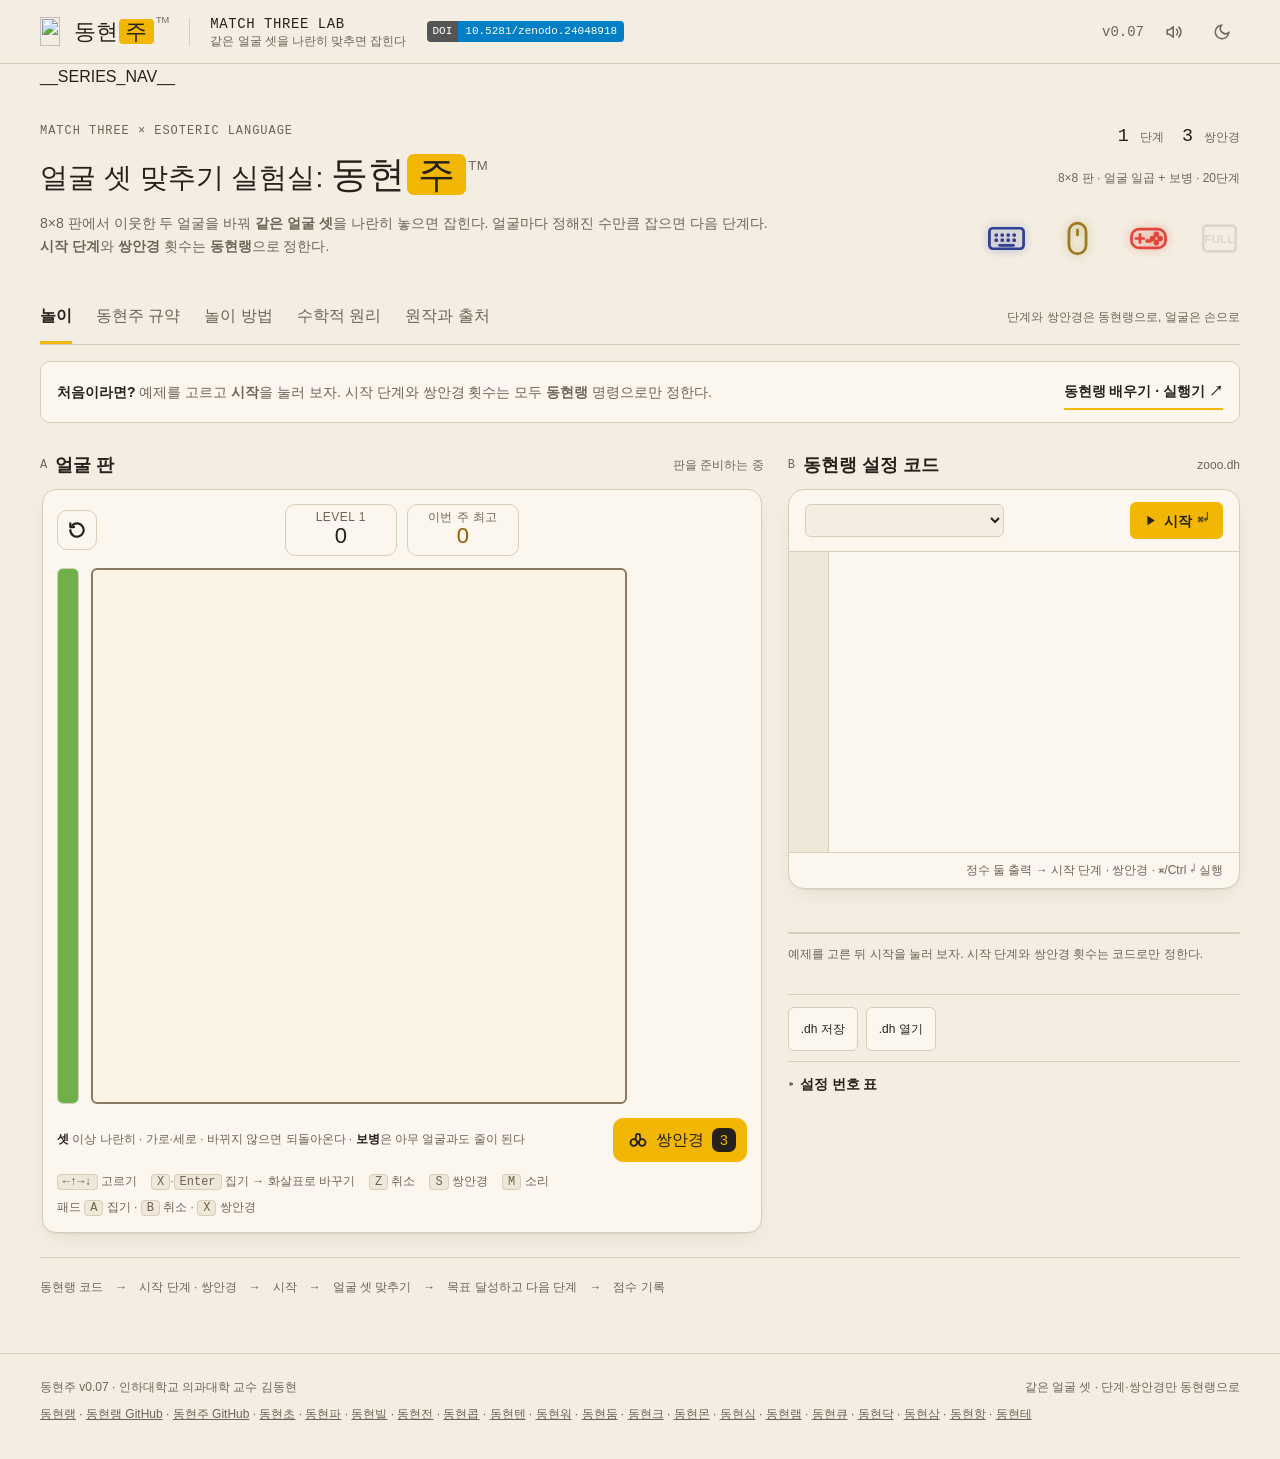
==== src/index.html @ 794be04b "v0.07: 목표량·누르면 용어, 시드 용어" ====
<!doctype html>
<html lang="ko" data-theme="light">
<head>
  <meta charset="utf-8"><meta name="viewport" content="width=device-width,initial-scale=1">
  <meta name="description" content="같은 얼굴 셋을 나란히 맞춰 잡는 8×8 퍼즐. 포동이·슈슈·라이언 등 동현랭 세계관의 얼굴로 놀고, 시작 단계와 쌍안경 횟수는 동현랭으로 정한다.">
  <title>동현주™ · 같은 얼굴 셋을 나란히 맞추면 잡힌다</title>
  <link rel="icon" type="image/x-icon" sizes="16x16 32x32 48x48" href="./favicon.ico">
  <link rel="icon" type="image/png" sizes="32x32" href="./favicon.png">
  <link rel="apple-touch-icon" sizes="180x180" href="./apple-touch-icon.png">
  <link rel="stylesheet" href="./style.css">
</head>
<body>
<header class="header">
  <a class="brand" href="#" aria-label="동현주 첫 화면으로"><span class="brand-main"><img class="brand-icon" src="__BRAND_ICON__" alt="" width="96" height="96">동현<span>주</span><sup>TM</sup></span><i class="brand-divider"></i><span class="brand-sub">MATCH THREE LAB<small>같은 얼굴 셋을 나란히 맞추면 잡힌다</small></span></a>
  <a class="doi-badge" href="https://doi.org/10.5281/zenodo.24048918" target="_blank" rel="noopener" aria-label="동현주 Zenodo DOI 10.5281/zenodo.24048918" title="Zenodo DOI (모든 버전)"><b>DOI</b><span>10.5281/zenodo.24048918</span></a>
  <div class="edition">v0.07<button id="sound" class="icon-btn" aria-label="효과음 켜기·끄기" title="효과음 (M)" aria-pressed="true"><svg width="18" height="18" viewBox="0 0 24 24" fill="none" stroke="currentColor" stroke-width="2" stroke-linecap="round" stroke-linejoin="round" aria-hidden="true" focusable="false"><path d="M11 5 6 9H3v6h3l5 4z"/><path class="snd-on" d="M15.5 8.5a5 5 0 0 1 0 7M18.5 5.5a9 9 0 0 1 0 13"/><path class="snd-off" d="m16 9 6 6m0-6-6 6"/></svg></button><button id="theme" class="icon-btn" aria-label="밝은 화면과 어두운 화면 전환" title="화면 전환" aria-pressed="false"><svg width="18" height="18" viewBox="0 0 24 24" fill="none" stroke="currentColor" stroke-width="2" stroke-linecap="round" aria-hidden="true" focusable="false"><path d="M21 12.8A9 9 0 1 1 11.2 3a7 7 0 0 0 9.8 9.8z"/></svg></button></div>
</header>
<main>
__SERIES_NAV__
  <section class="intro">
    <div><div class="eyebrow">MATCH THREE × ESOTERIC LANGUAGE</div><h1>얼굴 셋 맞추기 실험실: <span class="title-brand">동현<span>주</span><sup>TM</sup></span></h1><p>8×8 판에서 이웃한 두 얼굴을 바꿔 <strong>같은 얼굴 셋</strong>을 나란히 놓으면 잡힌다. 얼굴마다 정해진 수만큼 잡으면 다음 단계다. <strong>시작 단계</strong>와 <strong>쌍안경</strong> 횟수는 <strong>동현랭</strong>으로 정한다.</p></div>
    <div class="model-stamp"><strong id="stamp-level">1 <span>단계</span></strong><strong id="stamp-hint">3 <span>쌍안경</span></strong><small>8×8 판 · 얼굴 일곱 + 보병 · 20단계</small><div class="input-marks" role="group" aria-label="입력 표식 · 쓸 수 있는 것: 키보드 · 마우스 · 게임패드"><span class="mark on kb" tabindex="0" data-tip="키보드 가능 · 화살표로 칸을 고르고 <b>X</b>로 집은 뒤 화살표로 바꾼다. <b>Z</b> 취소 · <b>S</b> 쌍안경." aria-label="키보드 가능"><svg viewBox="0 0 24 24" aria-hidden="true"><rect x="2" y="6" width="20" height="12" rx="2"/><path class="dots" d="M6 10h.01M9.5 10h.01M13 10h.01M16.5 10h.01M6 13h.01M9.5 13h.01M13 13h.01M16.5 13h.01"/><path d="M8 16h8"/></svg></span><span class="mark on ms" tabindex="0" data-tip="마우스·터치 가능 · 얼굴을 누른 뒤 이웃 얼굴을 누르거나, 이웃 쪽으로 끌면 바뀐다." aria-label="마우스 가능"><svg viewBox="0 0 24 24" aria-hidden="true"><rect x="7" y="3" width="10" height="18" rx="5"/><path d="M12 7v3"/></svg></span><span class="mark on gp" tabindex="0" data-tip="게임패드 가능 · 십자·스틱으로 고르고 <b>A</b>로 집은 뒤 방향으로 바꾼다. <b>B</b> 취소 · <b>X</b> 쌍안경. 닌텐도 배치 기준." aria-label="게임패드 가능"><svg viewBox="0 0 24 24" aria-hidden="true"><rect x="2" y="6.5" width="20" height="11" rx="4.5"/><path d="M7 9.6v4.8M4.6 12h4.8"/><circle cx="16.6" cy="9.6" r=".85"/><circle cx="14.4" cy="12" r=".85"/><circle cx="18.8" cy="12" r=".85"/><circle cx="16.6" cy="14.4" r=".85"/><path class="dots" d="M11.3 13.4h.01M12.9 13.4h.01"/></svg></span><span class="mark off fs" tabindex="0" data-tip="전체 화면 없음 · 이 실험실에는 전체 화면이 없다." aria-label="전체 화면 없음"><svg viewBox="0 0 24 24" aria-hidden="true"><rect x="2.5" y="4.5" width="19" height="15" rx="2"/><text class="full" x="12" y="14.6" text-anchor="middle">FULL</text></svg></span></div></div>
  </section>
  <nav class="tabs" aria-label="동현주 메뉴"><button class="active" data-tab="play" aria-current="page">놀이</button><button data-tab="protocol">동현주 규약</button><button data-tab="rules">놀이 방법</button><button data-tab="math">수학적 원리</button><button data-tab="about">원작과 출처</button><span>단계와 쌍안경은 동현랭으로, 얼굴은 손으로</span></nav>
  <div class="getting-started"><p><strong>처음이라면?</strong> 예제를 고르고 <b>시작</b>을 눌러 보자. 시작 단계와 쌍안경 횟수는 모두 <b>동현랭</b> 명령으로만 정한다.</p><a href="https://raspberry-kim.github.io/donghyun-lang/" target="_blank" rel="noopener">동현랭 배우기 · 실행기 ↗</a></div>

  <section class="tab-panel" id="tab-play">
    <div class="play-grid">
      <div class="field-col">
        <div class="section-title"><h2><span>A</span> 얼굴 판</h2><span id="status" role="status">판을 준비하는 중</span></div>
        <div class="zoo-wrap">
          <div class="zoo-top">
            <button id="restart" class="zoo-round" aria-label="같은 설정으로 새 판" title="같은 설정으로 새 판"><svg viewBox="0 0 24 24" fill="none" stroke="currentColor" stroke-width="2.6" stroke-linecap="round" stroke-linejoin="round" aria-hidden="true"><path d="M4 12a8 8 0 1 0 2.4-5.7"/><path d="M4 4v4.5h4.5"/></svg></button>
            <div class="zoo-chip"><span id="level-label">LEVEL 1</span><strong id="score">0</strong></div>
            <div class="zoo-chip best"><span>이번 주 최고</span><strong id="week-best">0</strong></div>
            <span class="zoo-flash" id="flash" aria-live="polite"></span>
          </div>
          <div class="zoo-main">
            <div class="zoo-time" id="timebar" role="progressbar" aria-label="남은 시간" aria-valuemin="0" aria-valuemax="100" aria-valuenow="100"><i></i></div>
            <canvas class="zoo-board" id="board" width="448" height="448" tabindex="0" aria-label="얼굴 판. 이웃한 두 얼굴을 바꿔 같은 얼굴 셋을 나란히 맞춘다."></canvas>
            <ul class="zoo-quota" id="quota" aria-label="얼굴마다 더 잡아야 하는 수"></ul>
          </div>
          <div class="zoo-bottom">
            <span class="zoo-legend"><b>셋</b> 이상 나란히 · 가로·세로 · 바뀌지 않으면 되돌아온다 · <b>보병</b>은 아무 얼굴과도 줄이 된다</span>
            <button id="hint" class="zoo-tool" aria-label="쌍안경: 바꿀 수 있는 자리 보기"><svg viewBox="0 0 24 24" fill="none" stroke="currentColor" stroke-width="2.2" stroke-linecap="round" stroke-linejoin="round" aria-hidden="true"><circle cx="7" cy="15" r="4"/><circle cx="17" cy="15" r="4"/><path d="M11 15h2M9 11.5 10 5h4l1 6.5"/></svg><span>쌍안경</span><b id="hint-n">3</b></button>
          </div>
          <div class="zoo-keys" aria-hidden="true"><span><kbd>←↑→↓</kbd> 고르기</span><span><kbd>X</kbd>·<kbd>Enter</kbd> 집기 → 화살표로 바꾸기</span><span><kbd>Z</kbd> 취소</span><span><kbd>S</kbd> 쌍안경</span><span><kbd>M</kbd> 소리</span><span>패드 <kbd>A</kbd> 집기 · <kbd>B</kbd> 취소 · <kbd>X</kbd> 쌍안경</span></div>
          <div class="zoo-over" id="ready" hidden>
            <div class="zoo-card" role="dialog" aria-modal="true" aria-labelledby="ready-title">
              <h3 id="ready-title">동현주</h3>
              <p id="ready-note">LEVEL 1부터 · 쌍안경 3개</p>
              <button id="begin" class="dh-btn dh-run">시작</button>
              <p class="zoo-ready-hint" id="ready-hint">얼굴마다 3마리씩 · 시작하면 시간이 흐른다</p>
            </div>
          </div>
          <div class="zoo-over" id="over" hidden>
            <div class="zoo-card" id="over-card" role="dialog" aria-modal="true" aria-labelledby="over-title">
              <h3 id="over-title">GAME OVER</h3>
              <p class="zoo-final"><span>점수</span><strong id="over-score">0</strong></p>
              <ul class="zoo-bests"><li><span>오늘 최고</span><b id="best-day">0</b></li><li><span>이번 주 최고</span><b id="best-week">0</b></li><li><span>역대 최고</span><b id="best-all">0</b></li></ul>
              <p id="over-note"></p>
              <button id="again" class="dh-btn dh-run">같은 설정으로 다시</button>
            </div>
          </div>
        </div>
      </div>
      <div class="side-col">
        <div class="section-title"><h2><span>B</span> 동현랭 설정 코드</h2><span>zooo.dh</span></div>
        <div class="dh-panel">
          <div class="dh-head"><select id="example" aria-label="동현랭 설정 예제 선택"></select><span class="dh-spacer"></span><button id="run" class="dh-btn dh-run" title="Ctrl/⌘ + Enter"><svg viewBox="0 0 24 24" fill="currentColor" aria-hidden="true"><path d="M7 4.5v15l12-7.5z"></path></svg>시작 <kbd>⌘↵</kbd></button></div>
          <div class="code-wrap"><div id="lines" aria-hidden="true"></div><textarea id="code" aria-label="동현랭 설정 코드" spellcheck="false" autocomplete="off" autocapitalize="off"></textarea></div>
          <div class="code-meta dh-status"><span id="line-count"></span><span>정수 둘 출력 → 시작 단계 · 쌍안경 · ⌘/Ctrl ↵ 실행</span></div>
        </div>
        <p id="example-note"></p>
        <div class="sortie-card" id="set-card"></div>
        <p id="result" aria-live="polite">예제를 고른 뒤 시작을 눌러 보자. 시작 단계와 쌍안경 횟수는 코드로만 정한다.</p>
        <div class="file-row"><button id="save">.dh 저장</button><label class="file-label">.dh 열기<input id="open" type="file" accept=".dh,.txt,text/plain" hidden></label></div>
        <details class="lang-rule"><summary>설정 번호 표</summary><div class="table-wrap"><table><thead><tr><th>자리</th><th>설정</th><th>값</th><th>기본값</th></tr></thead><tbody><tr><td>첫째</td><td>시작 단계</td><td>1–20</td><td>1</td></tr><tr><td>둘째</td><td>쌍안경</td><td>0–9</td><td>3</td></tr></tbody></table></div></details>
      </div>
    </div>
    <div class="workflow"><span>동현랭 코드</span><b>→</b><span>시작 단계 · 쌍안경</span><b>→</b><span>시작</span><b>→</b><span>얼굴 셋 맞추기</span><b>→</b><span>목표 달성하고 다음 단계</span><b>→</b><span>점수 기록</span></div>
  </section>

  <section class="tab-panel document" id="tab-protocol" hidden>
    <div class="doc-heading"><div class="eyebrow">LEVEL · BINOCULARS PROTOCOL</div><h2>동현주 규약</h2></div>
    <div class="doc-columns">
      <div>
        <h3>정하는 것은 두 숫자다</h3>
        <ul>
          <li>동현랭 코드가 출력한 <strong>첫 정수</strong>가 시작 단계, <strong>둘째 정수</strong>가 쌍안경 횟수다.</li>
          <li>기본값은 <code>1</code>과 <code>3</code>이다. 아무것도 출력하지 않으면 이 값으로 시작한다.</li>
          <li>시작 단계는 <code>1</code>부터 <code>20</code>까지, 쌍안경은 <code>0</code>부터 <code>9</code>까지 쓸 수 있다. 0이면 쌍안경 단추를 쓸 수 없다.</li>
          <li>정수를 하나만 출력하거나 셋 이상 출력하면, 또는 범위를 벗어나면 시작하지 않고 오류를 알려 준다.</li>
          <li>점수는 어느 단계에서 시작하든 0부터 센다. 높은 단계에서 시작하면 한 묶음의 점수가 크지만 시간이 빠듯하다.</li>
        </ul>
        <h3>예제</h3>
        <p><strong>01 · 기본</strong>은 <code>뿡뿡 도옹~뿡뿡뿡</code>으로 1을, <code>뿡뿡 도오오옹~뿡뿡뿡</code>으로 3을 출력한다. <strong>02 · 중간부터</strong>는 8과 5, <strong>03 · 맨눈</strong>은 1과 0, <strong>04 · 마지막 단계</strong>는 20과 9다. 0은 <code>도옹ㅠ</code>로, 20은 <code>도오오오오오오오오오옹 도오옹</code>(10×2)으로 쓴다.</p>
      </div>
      <div>
        <h3>코드가 하지 않는 것</h3>
        <p>동현랭 코드는 판의 얼굴이나 바꿀 자리를 고르지 않는다. 판은 처음부터 맞춰진 줄이 없고 바꿀 자리가 적어도 하나 있게 뽑는다. 얼굴을 찾아 바꾸는 것은 사람이 한다.</p>
        <h3>단계</h3>
        <ul>
          <li>1~3단계는 얼굴마다 <strong>3마리</strong>, 4단계부터 하나씩 늘어 12단계부터는 <strong>12마리</strong>다. 일곱 얼굴을 모두 채우면 다음 단계다. 20단계를 마치면 끝이다.</li>
          <li>시간 막대가 비는 데 1단계는 <strong>32초</strong>, 단계마다 1.1초씩 짧아져 20단계는 <strong>12초</strong>다. 셋을 잡으면 8%, 넷은 14%, 다섯 이상은 22%가 다시 찬다. 목표를 달성하면 막대가 멎고, 다음 단계는 가득 찬 막대로 시작한다.</li>
        </ul>
        <h3>점수</h3>
        <ul>
          <li>한 묶음은 <strong>셋 30점 · 넷 60점 · 다섯 90점</strong>(여섯 이상은 하나당 30점씩 더). 여기에 연쇄 배수(2연쇄 ×2 … 최대 ×8)와 단계 배수(단계마다 +10%)를 곱한다.</li>
          <li><strong>보병</strong>이 든 묶음은 2배이고 시간이 20% 더 찬다. <strong>반짝 판</strong>을 누르면 그때 보이는 얼굴을 판에서 모두 잡고 하나당 20점(단계 배수 적용)이다.</li>
          <li>단계를 마치면 <strong>500점 × 단계 + 남은 시간(최대 1,000점)</strong>을 더한다.</li>
          <li>5,000점마다 쌍안경이 하나 늘어난다(최대 9개). 오늘·이번 주·역대 최고 점수는 이 브라우저에만 저장된다.</li>
        </ul>
      </div>
    </div>
  </section>

  <section class="tab-panel document" id="tab-rules" hidden>
    <div class="doc-heading"><div class="eyebrow">HOW TO PLAY</div><h2>놀이 방법</h2></div>
    <div class="doc-columns">
      <div>
        <h3>셋을 나란히</h3>
        <ul>
          <li>머리글 오른쪽의 네 아이콘(키보드·마우스·게임패드·전체 화면 FULL)은 입력 표식이다. 켜진 것만 이 실험실에서 쓸 수 있다: <b>키보드 · 마우스(터치) · 게임패드</b>. 전체 화면은 없다.</li>
          <li>처음 열면 판 위에 <strong>시작</strong> 단추가 떠 있고 시간은 멎어 있다. 시작을 누르거나(키보드 <kbd>X</kbd>·<kbd>Enter</kbd>, 패드 <kbd>A</kbd>) 판이 돌기 시작한다. 오른쪽 동현랭 코드의 시작을 누르면 그 설정으로 바로 새 판이 돈다.</li>
          <li>가로나 세로로 <strong>이웃한 두 얼굴</strong>만 바꿀 수 있다. 바꿔서 같은 얼굴이 <strong>셋 이상 나란히</strong> 놓이면 그 얼굴들이 잡히고, 아니면 제자리로 되돌아온다.</li>
          <li>잡힌 자리로 위의 얼굴이 떨어지고 새 얼굴이 내려온다. 떨어지며 또 셋이 맞으면 <strong>연쇄</strong>다. 연쇄가 이어지는 동안에도 멎어 있는 얼굴은 바로 바꿀 수 있다.</li>
          <li>판 오른쪽(휴대폰은 위)의 숫자는 얼굴마다 <strong>더 잡아야 하는 수</strong>다. 하나 남은 얼굴은 빨갛게 표시된다. 모두 0이 되면 다음 단계다.</li>
          <li>왼쪽(휴대폰은 위) 막대가 시간이다. 비면 끝이고, 그때 남아 있던 길을 모두 보여 준다. 바꿀 자리가 하나도 없으면 판을 새로 섞는다. 시간은 계속 간다.</li>
        </ul>
        <h3>얼굴들</h3>
        <p>포동이 · 슈슈 · 라이언 · 초파리 · 둠가이 · 기사 · 꼬리콥터, 일곱 얼굴이 판을 채운다. 3단계부터 가끔 <strong>보병</strong>이 내려오는데, 어느 얼굴과도 줄을 이루고 목표에는 들지 않는다. 2단계부터는 얼굴이 계속 바뀌는 <strong>반짝 판</strong>이 드물게 내려온다. 누르면 그 순간 보이는 얼굴을 판에서 모두 잡는다.</p>
      </div>
      <div>
        <h3>조작</h3>
        <ul>
          <li><strong>마우스·터치</strong>: 얼굴을 누른 뒤 이웃 얼굴을 누르면 바뀐다. 누른 채 이웃 쪽으로 끌어도(쓸어도) 된다. 같은 얼굴을 다시 누르면 고름이 풀린다. 반짝 판은 한 번 누르면 터진다.</li>
          <li><strong>키보드</strong>: 화살표로 칸을 고르고 <kbd>X</kbd>(또는 <kbd>Enter</kbd>·<kbd>Space</kbd>)로 집은 뒤 화살표를 누르면 그쪽 얼굴과 바뀐다. <kbd>Z</kbd>는 취소, <kbd>S</kbd>는 쌍안경, <kbd>M</kbd>은 소리다. 코드 편집기에 커서가 있을 때는 판이 키를 받지 않는다.</li>
          <li><strong>게임패드</strong>: 십자나 왼 스틱으로 고르고 <kbd>A</kbd>로 집은 뒤 방향으로 바꾼다. <kbd>B</kbd> 취소, <kbd>X</kbd> 쌍안경. 닌텐도 배치 기준이며 A·B가 거꾸로면 <kbd>−</kbd>를 한 번 누른다.</li>
        </ul>
        <h3>막히면</h3>
        <ul>
          <li><strong>쌍안경</strong>: 바꿀 수 있는 자리를 모두 2초 동안 파랗게 보여 준다. 단추 위 숫자만큼 쓸 수 있고 5,000점마다 하나 는다. 처음 개수는 동현랭 코드가 정한다.</li>
          <li>휴대폰은 두 번 두드려도 확대되지 않고 판에서 손가락을 끌어도 화면이 밀리지 않는다. 다른 탭을 보거나 창을 벗어나면 시간이 멎는다.</li>
        </ul>
        <h3>끝</h3>
        <p>시간 막대가 비면 끝이다. 20단계의 목표까지 달성하면 모든 단계를 마친 것이다. 점수를 최대한 올려 보자.</p>
      </div>
    </div>
  </section>

  <!-- 수학적 원리 --><section id="tab-math" class="tab-panel document" hidden><div class="doc-heading"><div class="eyebrow">MATHEMATICAL PRINCIPLES · v0.07</div><h2>수학적 원리.<br>숫자로 읽는 얼굴 맞추기.</h2><p>동현주는 8×8 판에 얼굴 7종이 놓인 퍼즐이다. 시간 막대는 미분방정식처럼 줄고, 점수는 묶음 크기와 연쇄로 커진다. 아래 식은 지금 엔진 코드(<code>src/engine.js</code>)에 들어 있는 그대로다. <math><mi>L</mi></math>은 단계(1–20)다.</p></div><div class="math-grid"><article><h3><span class="math-num">1</span>단계마다 늘어나는 목표량</h3><p>얼굴마다 잡아야 할 수는 1–3단계에서 3이고, 그 뒤 한 단계에 하나씩 늘어 12에서 멈춘다.</p><div class="eq"><span class="eq-run"><math display="block"><mrow><mi>q</mi><mo form="prefix" stretchy="false">(</mo><mi>L</mi><mo form="postfix" stretchy="false">)</mo></mrow></math><math display="block"><mrow><mo form="infix">=</mo><mrow><mi>min</mi><mo>⁡</mo></mrow><mo fence="false" symmetric="true" minsize="1.2em" maxsize="1.2em">(</mo><mn>3</mn><mo>+</mo><mrow><mi>max</mi><mo>⁡</mo></mrow><mo form="prefix" stretchy="false">(</mo><mn>0</mn><mo separator="true">,</mo><mtext> </mtext><mi>L</mi><mo>−</mo><mn>3</mn><mo form="postfix" stretchy="false">)</mo><mo separator="true">,</mo><mtext> </mtext><mn>12</mn><mo fence="false" symmetric="true" minsize="1.2em" maxsize="1.2em">)</mo></mrow></math></span></div><p>얼굴이 7종이므로 한 단계에서 잡아야 할 얼굴은 모두 <math><mrow><mn>7</mn><mspace width="0.1667em"></mspace><mi>q</mi><mo form="prefix" stretchy="false">(</mo><mi>L</mi><mo form="postfix" stretchy="false">)</mo></mrow></math>이다. 1단계는 21, 12단계부터는 84다.</p></article><article><h3><span class="math-num">2</span>줄어드는 시간 막대</h3><p>시간 막대 <math><mrow><mi>τ</mi><mo>∈</mo></mrow><mrow><mo form="prefix" stretchy="false">[</mo><mn>0,1</mn><mo form="postfix" stretchy="false">]</mo></mrow></math>는 가득 찬 상태에서 <math><mrow><mi>B</mi><mo form="prefix" stretchy="false">(</mo><mi>L</mi><mo form="postfix" stretchy="false">)</mo></mrow></math>초 만에 빈다. 단계가 오를수록 <math><mi>B</mi></math>가 1.1초씩 짧아지고 12초 밑으로는 내려가지 않는다.</p><div class="eq big"><span class="eq-run"><math display="block"><mfrac><mrow><mi>d</mi><mi>τ</mi></mrow><mrow><mi>d</mi><mi>t</mi></mrow></mfrac></math><math display="block"><mrow><mo form="infix">=</mo><mo form="prefix" stretchy="false">−</mo><mfrac><mn>1</mn><mrow><mi>B</mi><mo form="prefix" stretchy="false">(</mo><mi>L</mi><mo form="postfix" stretchy="false" lspace="0em" rspace="0em">)</mo></mrow></mfrac><mo separator="true">,</mo></mrow></math></span><span class="eq-run"><math display="block"><mrow><mi>B</mi><mo form="prefix" stretchy="false">(</mo><mi>L</mi><mo form="postfix" stretchy="false">)</mo></mrow></math><math display="block"><mrow><mo form="infix">=</mo><mrow><mi>max</mi><mo>⁡</mo></mrow><mo fence="false" symmetric="true" minsize="1.2em" maxsize="1.2em">(</mo><mn>12</mn><mo separator="true">,</mo><mtext> </mtext><mn>32</mn><mo>−</mo><mn>1.1</mn><mspace width="0.1667em"></mspace><mo form="prefix" stretchy="false">(</mo><mi>L</mi><mo>−</mo><mn>1</mn><mo form="postfix" stretchy="false">)</mo><mo fence="false" symmetric="true" minsize="1.2em" maxsize="1.2em">)</mo></mrow></math></span></div><p>묶음을 지우면 막대가 채워진다. 셋이면 0.08, 넷이면 0.14, 다섯 이상이면 0.22이고 와일드가 끼면 0.2를 더 받는다(최대 1).</p></article><article><h3><span class="math-num">3</span>버티려면 얼마나 빨리</h3><p>셋 묶음만 지운다면, 막대가 줄어드는 속도와 채우는 속도가 같아지는 간격 <math><mrow><mpadded lspace="0"><mi mathvariant="normal">Δ</mi></mpadded><msup><mi>t</mi><mo class="tml-med-pad">∗</mo></msup></mrow></math>보다 빨리 지워야 한다.</p><div class="eq"><span class="eq-run"><math display="block"><mfrac><mrow><mpadded lspace="0"><mi mathvariant="normal">Δ</mi></mpadded><msup><mi>t</mi><mo class="tml-med-pad">∗</mo></msup></mrow><mrow><mi>B</mi><mo form="prefix" stretchy="false">(</mo><mi>L</mi><mo form="postfix" stretchy="false" lspace="0em" rspace="0em">)</mo></mrow></mfrac></math><math display="block"><mrow><mo form="infix">=</mo><mn>0.08</mn></mrow></math><math display="block"><mrow><mo stretchy="false">⇒</mo><mtext> </mtext><mpadded lspace="0"><mi mathvariant="normal">Δ</mi></mpadded><msup><mi>t</mi><mo class="tml-med-pad">∗</mo></msup></mrow></math><math display="block"><mrow><mo form="infix">=</mo><mn>0.08</mn><mspace width="0.1667em"></mspace><mi>B</mi><mo form="prefix" stretchy="false">(</mo><mi>L</mi><mo form="postfix" stretchy="false">)</mo></mrow></math></span></div><p>1단계에서는 2.56초에 한 번, 20단계(<math><mrow><mi>B</mi><mo>=</mo></mrow><mrow><mn>12</mn></mrow></math>)에서는 0.96초에 한 번이다. 다섯 묶음 하나는 셋 묶음 2.75개만큼 시간을 번다.</p></article><article><h3><span class="math-num">4</span>묶음 점수와 연쇄</h3><p><math><mi>n</mi></math>개짜리 묶음의 기본 점수는 넷째부터 하나에 20점씩 더 붙는다. 셋 30, 넷 60, 다섯 90이다.</p><div class="eq"><span class="eq-run"><math display="block"><mrow><mi>b</mi><mo form="prefix" stretchy="false">(</mo><mi>n</mi><mo form="postfix" stretchy="false">)</mo></mrow></math><math display="block"><mrow><mo form="infix">=</mo><mn>10</mn><mi>n</mi></mrow></math><math display="block"><mrow><mo form="infix">+</mo><mn>20</mn><mspace width="0.1667em"></mspace><mo form="prefix" stretchy="false">(</mo><mi>n</mi><mo>−</mo><mn>3</mn><msup><mo form="postfix" stretchy="false">)</mo><mo lspace="0em" rspace="0em">+</mo></msup></mrow></math></span></div><p>떨어진 얼굴이 다시 맞으면 연쇄가 된다. <math><mi>k</mi></math>번째 연쇄는 <math><mi>k</mi></math>배(최대 8배, <math><mi>m</mi></math>), 단계 <math><mi>L</mi></math>마다 10%(<math><mi>λ</mi></math>), 와일드가 끼면 두 배(<math><mi>w</mi></math>)다.</p><div class="eq big"><span class="eq-run"><math display="block"><mtext>점수</mtext></math><math display="block"><mrow><mo form="infix">=</mo><mi>round</mi><mo>⁡</mo><mspace width="0.1667em"></mspace><mrow style="margin-left:-0.1667em;"></mrow><mo fence="false" symmetric="true" minsize="1.2em" maxsize="1.2em">(</mo><mi>b</mi><mo form="prefix" stretchy="false">(</mo><mi>n</mi><mo form="postfix" stretchy="false">)</mo><mo>⋅</mo><mi>m</mi><mo>⋅</mo><mi>λ</mi><mo>⋅</mo><mi>w</mi><mo fence="false" symmetric="true" minsize="1.2em" maxsize="1.2em">)</mo></mrow></math></span><span class="eq-run"><math display="block"><mi>m</mi></math><math display="block"><mrow><mo form="infix">=</mo><mrow><mi>min</mi><mo>⁡</mo></mrow><mo form="prefix" stretchy="false">(</mo><mi>k</mi><mo separator="true">,</mo><mn>8</mn><mo form="postfix" stretchy="false">)</mo><mo separator="true">,</mo></mrow></math></span><span class="eq-run"><math display="block"><mi>λ</mi></math><math display="block"><mrow><mo form="infix">=</mo><mn>1</mn></mrow></math><math display="block"><mrow><mo form="infix">+</mo><mn>0.1</mn><mo form="prefix" stretchy="false">(</mo><mi>L</mi><mo>−</mo><mn>1</mn><mo form="postfix" stretchy="false">)</mo><mo separator="true">,</mo></mrow></math></span><math display="block"><mrow><mi>w</mi><mo>∈</mo><mo form="prefix" stretchy="false">{</mo><mn>1,2</mn><mo form="postfix" stretchy="false">}</mo></mrow></math></div></article><article><h3><span class="math-num">5</span>드물게 나오는 얼굴</h3><p>새로 떨어지는 칸마다 3단계부터 확률 1/36로 와일드가, 2단계부터 확률 1/45로 반짝 얼굴이 나온다. 반짝 얼굴은 판에 하나만 있을 수 있다.</p><div class="eq"><span class="eq-run"><math display="block"><mrow><mi>P</mi><mo form="prefix" stretchy="false">(</mo><mtext>와일드</mtext><mo form="postfix" stretchy="false">)</mo></mrow></math><math display="block"><mrow><mo form="infix">=</mo><mfrac><mn>1</mn><mn>36</mn></mfrac><mo separator="true">,</mo></mrow></math></span><span class="eq-run"><math display="block"><mrow><mi>𝔼</mi><mo form="prefix" stretchy="false">[</mo><mtext>와일드까지 새 칸 수</mtext><mo form="postfix" stretchy="false">]</mo></mrow></math><math display="block"><mrow><mo form="infix">=</mo><mn>36</mn></mrow></math></span></div><p>반짝 얼굴을 누르면 <math><mrow><mi>round</mi><mo>⁡</mo></mrow><mrow><mo form="prefix" stretchy="false">(</mo><mn>20</mn><mspace width="0.1667em"></mspace><mi>n</mi><mspace width="0.1667em"></mspace><mo form="prefix" stretchy="false">(</mo><mn>1</mn><mo>+</mo><mn>0.1</mn><mo form="prefix" stretchy="false">(</mo><mi>L</mi><mo>−</mo><mn>1</mn><mo form="postfix" stretchy="false">)</mo><mo form="postfix" stretchy="false">)</mo><mo form="postfix" stretchy="false">)</mo></mrow></math>점을 받는다. 얼굴은 초당 13칸 빠르기로 떨어진다.</p></article><article><h3><span class="math-num">6</span>단계 마치기와 쌍안경</h3><p>목표량을 모두 채우면 단계 보너스를 받는다. 남은 시간이 많을수록 크다.</p><div class="eq"><span class="eq-run"><math display="block"><mtext>보너스</mtext></math><math display="block"><mrow><mo form="infix">=</mo><mn>500</mn><mi>L</mi></mrow></math><math display="block"><mrow><mo form="infix">+</mo><mi>round</mi><mo>⁡</mo><mo form="prefix" stretchy="false">(</mo><mn>1000</mn><mspace width="0.1667em"></mspace><mi>τ</mi><mo form="postfix" stretchy="false">)</mo></mrow></math></span></div><p>점수가 5000점을 넘을 때마다 힌트(쌍안경)가 하나씩 늘고, 9개까지 모인다. 시작판은 처음부터 셋이 이어진 곳이 없도록 다시 뽑는다(최대 200번). 이어진 묶음은 같은 얼굴끼리 상하좌우로 번지는 flood fill로 찾는다.</p></article></div><p class="math-foot">점수와 시간 배점은 동현주에서 정한 값이다. 원작의 보통 모드 흐름을 따랐고, 원작 내부 수치를 옮긴 것은 아니다.</p></section><!-- /수학적 원리 -->
  <section class="tab-panel document" id="tab-about" hidden>
    <div class="doc-heading"><div class="eyebrow">ORIGINAL & CREDITS</div><h2>원작과 출처</h2></div>
    <div class="doc-columns">
      <div>
        <h3>원작</h3>
        <p>이 놀이는 Robot Communications의 브라우저 게임(2002~2003)으로 시작해 Game Boy Advance판 「Zooo」(2003, Success)와 Nintendo DS판 「Zoo Keeper」(2004~2005)로 나온 동물 얼굴 셋 맞추기 퍼즐의 보통 모드(Normal)를 따른다. 8×8 판, 이웃한 둘만 바꾸기, 맞지 않으면 되돌아오기, 얼굴마다 정해진 수를 잡으면 다음 단계, 잡을수록 다시 차는 시간 막대, 길이 없으면 판 새로 섞기, 쌍안경(힌트), 얼굴이 바뀌는 특별 판, 연쇄 중에도 바꿀 수 있는 점이 원작의 규칙이다(<a href="https://en.wikipedia.org/wiki/Zoo_Keeper_(2003_video_game)" target="_blank" rel="noopener">Wikipedia</a>, <a href="https://giantbomb.com/wiki/Games/Zoo_Keeper" target="_blank" rel="noopener">Giant Bomb</a>, <a href="https://worthplaying.com/article/2005/1/29/reviews/22078-nintendo-ds-review-zoo-keeper/" target="_blank" rel="noopener">Worthplaying</a>, <a href="https://tvtropes.org/pmwiki/pmwiki.php/VideoGame/ZooKeeper2003" target="_blank" rel="noopener">TV Tropes</a>). 보통 모드가 스무 단계인 것과 1~3단계 목표 3마리, 그 뒤 하나씩 느는 것은 DS판 평을 따랐다(<a href="https://games.kikizo.com/reviews/ds/zookeeper.asp" target="_blank" rel="noopener">Kikizo</a>). GBA판 「Zooo」의 토끼처럼 드물게 나오는 여덟째 얼굴은 보병이 맡는다(<a href="https://retroachievements.org/game/6620" target="_blank" rel="noopener">RetroAchievements</a>). 동현주라는 이름은 Zooo의 '주(Zoo)'에서 따왔다.</p>
        <p>동현주는 보통 모드만 만들었다. 토코톤·퀘스트·타임어택·대전 모드는 없다. 구체적인 수치(목표 최대 12, 막대 32→12초, 점수 배분, 5,000점마다 쌍안경)는 동현주가 정한 것이다.</p>
        <h3>권리</h3>
        <p>동현주는 원작 게임의 코드·그림·소리·글을 쓰지 않았다. 얼굴 여덟은 모두 <code>tools/paint.py</code>가 글자 격자로 새로 그린 동현랭 세계관의 인물이다. 동현주는 원작 제작사·발매사(Robot Communications, Success, Ignition Entertainment 등)와 관계가 없고 승인도 받지 않았다.</p>
      </div>
      <div>
        <h3>동현주가 만든 것</h3>
        <p>규칙 엔진, 얼굴 판 화면, 키보드·마우스·터치·게임패드 조작, 동현랭 단계·쌍안경 규약, 예제, 얼굴 그림, 효과음, 문서. 이 부분은 MIT 라이선스다. 동현랭 실행기(<code>donghyun.js</code>)는 <a href="https://github.com/Raspberry-Kim/donghyun-lang" target="_blank" rel="noopener">동현랭</a> v1.55를, 게임패드 읽기(<code>gamepad.js</code>)는 동현몬의 것을 고치지 않고 썼다. 휴대폰 경험(두 번 두드려도 확대되지 않기, 누른 자리 번짐 없애기)은 동현텐의 방식을 그대로 가져왔다.</p>
        <h3>얼굴의 출처</h3>
        <p>포동이는 동현랭의 강아지, 슈슈와 라이언은 동현파, 초파리는 동현초, 둠가이는 동현둠, 기사는 동현워, 꼬리콥터는 동현콥, 보병은 동현전에서 왔다. 동현몬과 같은 글자 팔레트와 윤곽색으로 얼굴만 16×16으로 다시 그렸다.</p>
        <h3>글꼴</h3>
        <p>Black Han Sans, Nanum Gothic Coding, Pretendard — SIL Open Font License 1.1.</p>
        <h3>시험</h3>
        <p><code>node qa/core-tests.cjs</code>가 맞춤 판정(가로·세로·ㄱ자·보병), 되돌아오기, 중력과 연쇄, 목표와 단계 넘기기, 시간, 쌍안경, 섞기, 반짝 판, 규약 예제를 확인한다. <code>node qa/fuzz-play.cjs</code>는 무작위로 수천 번 바꾸며 판이 비거나 멈추지 않는지 본다. <code>node qa/ui.cjs</code>는 실제 화면에서 키보드·마우스·끌기·반짝 판·규약 오류·단계 마침·끝 카드·멎음·휴대폰 폭을 확인한다.</p>
      </div>
    </div>
    <aside class="maker-note"><span class="eyebrow">만든 사람</span><a class="sponsor-btn" href="https://github.com/sponsors/Raspberry-Kim" target="_blank" rel="noopener" aria-label="GitHub Sponsors로 동현랭 후원하기" title="GitHub Sponsors로 후원하기"><svg width="13" height="13" viewBox="0 0 16 16" fill="currentColor" aria-hidden="true"><path d="M7.655 14.916v-.001h-.002l-.006-.003-.018-.01a22.066 22.066 0 0 1-3.744-2.584C2.045 10.731 0 8.35 0 5.5 0 2.836 2.086 1 4.25 1 5.797 1 7.153 1.802 8 3.02 8.847 1.802 10.203 1 11.75 1 13.914 1 16 2.836 16 5.5c0 2.85-2.044 5.231-3.886 6.818a22.094 22.094 0 0 1-3.433 2.414 7.152 7.152 0 0 1-.31.17l-.018.01-.008.004a.75.75 0 0 1-.69 0Z"></path></svg>후원</a><p>인하대학교 의과대학 김동현 교수는 백신학·감염학을 연구한다. 명랑하고 따뜻한 개발을 지향한다.</p></aside>
  </section>
</main>
<footer><span>동현주 v0.07 · 인하대학교 의과대학 교수 김동현</span><span>같은 얼굴 셋 · 단계·쌍안경만 동현랭으로</span><span><a href="https://raspberry-kim.github.io/donghyun-lang/" target="_blank" rel="noopener">동현랭</a> · <a href="https://github.com/Raspberry-Kim/donghyun-lang" target="_blank" rel="noopener">동현랭 GitHub</a> · <a href="https://github.com/Raspberry-Kim/donghyun-lab11" target="_blank" rel="noopener">동현주 GitHub</a> · <a href="https://raspberry-kim.github.io/donghyun-lab1/" target="_blank" rel="noopener">동현초</a> · <a href="https://raspberry-kim.github.io/donghyun-lab2/" target="_blank" rel="noopener">동현파</a> · <a href="https://raspberry-kim.github.io/donghyun-lab3/" target="_blank" rel="noopener">동현빌</a> · <a href="https://raspberry-kim.github.io/donghyun-lab4/" target="_blank" rel="noopener">동현전</a> · <a href="https://raspberry-kim.github.io/donghyun-lab5/" target="_blank" rel="noopener">동현콥</a> · <a href="https://raspberry-kim.github.io/donghyun-lab6/" target="_blank" rel="noopener">동현텐</a> · <a href="https://raspberry-kim.github.io/donghyun-lab7/" target="_blank" rel="noopener">동현워</a> · <a href="https://raspberry-kim.github.io/donghyun-lab8/" target="_blank" rel="noopener">동현둠</a> · <a href="https://raspberry-kim.github.io/donghyun-lab9/" target="_blank" rel="noopener">동현크</a> · <a href="https://raspberry-kim.github.io/donghyun-lab10/" target="_blank" rel="noopener">동현몬</a> · <a href="https://raspberry-kim.github.io/donghyun-lab12/" target="_blank" rel="noopener">동현심</a> · <a href="https://raspberry-kim.github.io/donghyun-lab13/" target="_blank" rel="noopener">동현램</a> · <a href="https://raspberry-kim.github.io/donghyun-lab14/" target="_blank" rel="noopener">동현큐</a> · <a href="https://raspberry-kim.github.io/donghyun-lab15/" target="_blank" rel="noopener">동현닥</a> · <a href="https://raspberry-kim.github.io/donghyun-lab16/" target="_blank" rel="noopener">동현삼</a> · <a href="https://raspberry-kim.github.io/donghyun-lab17/" target="_blank" rel="noopener">동현항</a> · <a href="https://raspberry-kim.github.io/donghyun-lab18/" target="_blank" rel="noopener">동현테</a></span></footer>
<script src="./engine.js"></script>
<script src="./sfx.js"></script>
<script src="./app.js"></script>
<script>
/* 입력 표식 풍선 도움말 */
(function(){var tip=null,timer=0,cur=null;
function el(){ if(!tip){ tip=document.createElement('div'); tip.className='mark-tip'; tip.setAttribute('role','tooltip'); document.body.appendChild(tip);} return tip; }
function show(m){ var t=el(); clearTimeout(timer); cur=m; t.innerHTML=m.getAttribute('data-tip'); t.classList.add('show');
  var r=m.getBoundingClientRect(); t.style.left='0px'; t.style.top='0px'; var w=t.offsetWidth, x=r.left+r.width/2-w/2; x=Math.max(12,Math.min(x,innerWidth-w-12));
  t.style.left=x+'px'; t.style.top=(r.bottom+10)+'px'; t.style.setProperty('--ax',(r.left+r.width/2-x)+'px'); }
function hide(ms){ clearTimeout(timer); timer=setTimeout(function(){ if(tip) tip.classList.remove('show'); cur=null; },ms||0); }
document.querySelectorAll('.input-marks .mark').forEach(function(m){
  m.addEventListener('pointerenter',function(e){ if(e.pointerType==='mouse') show(m); });
  m.addEventListener('pointerleave',function(e){ if(e.pointerType==='mouse') hide(120); });
  m.addEventListener('pointerdown',function(e){ if(e.pointerType!=='mouse') show(m); });
  m.addEventListener('pointerup',function(e){ if(e.pointerType!=='mouse') hide(3000); });
  m.addEventListener('pointercancel',function(e){ if(e.pointerType!=='mouse') hide(3000); });
  m.addEventListener('focus',function(){ if(m.matches(':focus-visible')) show(m); }); m.addEventListener('blur',function(){ hide(0); });
});
addEventListener('scroll',function(){ if(cur) hide(0); },{passive:true});
})();
</script>
</body>
</html>
---- src/style.css ----
@font-face{font-family:'Black Han Sans';src:url('./fonts/BlackHanSans.woff2') format('woff2');font-display:swap;font-weight:400}
@font-face{font-family:'Pretendard';src:url('./fonts/PretendardVariable.woff2') format('woff2');font-display:swap;font-weight:100 900}
@font-face{font-family:'Nanum Gothic Coding';src:url('./fonts/NanumGothicCoding.woff2') format('woff2');font-display:swap;font-weight:400}
:root{
  --bg:#f4eee2;--paper:#fbf7ef;--surface2:#efe7d8;--ink:#26211c;--muted:#6e6356;--line:#d9cdb8;--accent:#f2b705;--dark:#221e1a;--error:#b8321f;
  --red:#c8402f;--blue:#2f62c8;
  --mono:'Nanum Gothic Coding','D2Coding',ui-monospace,monospace;
  --body:'Pretendard','Apple SD Gothic Neo','Malgun Gothic',sans-serif;
  --display:'Black Han Sans','Pretendard',sans-serif;
  --text-xs:.75rem;--text-sm:.875rem;--text-base:1rem;--text-lg:1.15rem;--text-xl:clamp(1.5rem,2.2vw,2rem);
  --hl-duck:#f2b705;--hl-line7:#6b7400;--hl-halt:#b8321f;--hl-num:#9a5b00;--hl-var:#1d5d8a;--hl-io:#7a3fa0;--hl-comment:#9a8f80;
  --shadow:0 1px 0 rgba(38,33,28,.06),0 8px 24px -12px rgba(38,33,28,.18);
}
[data-theme=dark]{--bg:#191613;--paper:#221e1a;--surface2:#2b2621;--line:#3d362f;--ink:#efe6d8;--muted:#a89c8c;--error:#f0705c;--red:#f0705c;--blue:#7ca6f2;
  --hl-line7:#b4c03a;--hl-halt:#f0705c;--hl-num:#f0b35a;--hl-var:#7cc0f0;--hl-io:#d39af5;--hl-comment:#7d7266;--shadow:0 1px 0 rgba(0,0,0,.3),0 8px 24px -12px rgba(0,0,0,.6)}
*{box-sizing:border-box}
html{-webkit-font-smoothing:antialiased;text-rendering:optimizeLegibility}
body{margin:0;background:var(--bg);color:var(--ink);font-family:var(--body);font-size:var(--text-base);line-height:1.6}
button,input,select,textarea{font:inherit;color:inherit}
button{cursor:pointer;border:1px solid var(--line);background:var(--paper);border-radius:6px;min-height:44px;padding:0 14px}
button:hover:not(:disabled){background:var(--surface2)}
button:disabled{opacity:.5;cursor:not-allowed}
select{border:1px solid var(--line);background:var(--bg);border-radius:6px}
a{color:inherit}
:focus-visible{outline:3px solid #a77915;outline-offset:2px}
h1,h2,h3{margin:0}
p{margin:0}
.header,main,footer{max-width:1600px;margin-left:auto;margin-right:auto}
.header{height:64px;display:flex;align-items:center;justify-content:space-between;padding:0 40px;border-bottom:1px solid var(--line)}
.brand{display:flex;align-items:center;gap:20px;text-decoration:none;font-family:var(--mono);font-size:var(--text-sm)}
.brand-main{font-family:var(--display);font-size:1.375rem;white-space:nowrap}
.brand-main>span{background:var(--accent);color:#26211c;padding:0 .3em;border-radius:4px;margin-left:.04em}
.brand-main sup{font-size:.42em;position:relative;top:-.8em;margin-left:.22em;color:var(--muted);font-family:var(--body)}
.brand-icon{display:inline-block;height:1.3em;width:auto;vertical-align:-.3em;margin-right:.24em}
.brand-divider{width:1px;height:28px;background:var(--line)}
.brand-sub{display:flex;flex-direction:column;line-height:1.3;letter-spacing:.04em}.brand-sub small{font-family:var(--body);color:var(--muted);letter-spacing:0}
.edition{display:flex;align-items:center;gap:12px;font:var(--text-sm) var(--mono);color:var(--muted)}
.edition>span{font:700 11px var(--body);color:#5a4410;background:#f7e2a4;padding:2px 8px;border-radius:999px}
[data-theme=dark] .edition>span{background:#4a3b17;color:#f6d77b}
.icon-btn .snd-off{display:none}.icon-btn.muted .snd-off{display:inline}.icon-btn.muted .snd-on{display:none}
.icon-btn{width:36px;height:36px;min-height:36px;padding:0;display:grid;place-items:center;border:0;background:transparent;color:var(--muted)}
main{padding:0 40px}
/* 시리즈 줄 */
.series-strip{--series-ink:#42372d;--series-muted:#7c6d5d;--series-line:#d9cbb5;--series-paper:#fbf7ef;display:flex;align-items:center;gap:20px;padding:16px 0 18px;margin:0 0 24px;border-bottom:1px solid var(--series-line);color:var(--series-ink)}
.series-context{margin:0;flex:0 1 170px;min-width:0;font-size:12px;line-height:1.65;color:var(--series-muted)}
.series-context strong{display:block;font-size:13px;letter-spacing:-.02em;font-weight:650;color:var(--series-ink)}
.series-links{display:grid;grid-template-columns:repeat(8,minmax(0,1fr));gap:5px;flex:1;min-width:0} /* 데스크톱: 두 줄, 반씩. 항목 수에 따라 열 수를 정하고 홀수면 동현랭이 두 칸(휴대폰 규칙과 같다) */
@media(min-width:781px){ /* 휴대폰(780px 이하)은 두 열 규칙을 따른다. 지금 여기 칸은 글이 길어 제 폭만큼은 지킨다 */
.series-links:has(.series-item:nth-child(13):last-child),.series-links:has(.series-item:nth-child(14):last-child){grid-template-columns:repeat(7,minmax(min-content,1fr))}
.series-links:has(.series-item:nth-child(17):last-child),.series-links:has(.series-item:nth-child(18):last-child){grid-template-columns:repeat(9,minmax(min-content,1fr))}
.series-links:has(.series-item:nth-child(19):last-child),.series-links:has(.series-item:nth-child(20):last-child){grid-template-columns:repeat(10,minmax(min-content,1fr))}
}
.series-links:has(.series-item:nth-child(odd):last-child) .series-item[data-series="lang"]{grid-column:span 2}
.series-item.is-current{background:#f2b705;border-color:#f2b705;color:#26211c}.series-item.is-current .series-note{color:#554018}
.series-item.is-current .series-note:after{content:''}
[data-theme=dark] .series-item.is-current{background:#f2b705;border-color:#f2b705;color:#26211c}[data-theme=dark] .series-item.is-current .series-note{color:#554018}
.series-item{display:flex;flex-direction:column;justify-content:center;gap:3px;min-height:54px;padding:8px 5px;border:1px solid var(--series-line);border-radius:10px;background:var(--series-paper);color:var(--series-ink);text-decoration:none;transition:background .15s,border-color .15s,transform .15s}
a.series-item:hover{background:#fff0c6;border-color:#b99542;transform:translateY(-1px);color:#42372d}
.series-name{font-family:var(--display);font-size:15px;line-height:1.1;white-space:nowrap}
.series-name sup{font-family:var(--body);font-size:9px;vertical-align:top;margin-left:2px}
.series-note{font-size:10px;line-height:1.3;color:var(--series-muted);white-space:nowrap}
.series-note:after{content:' ↗';font-size:10px}
.series-side{display:flex;flex-direction:column;justify-content:center;min-height:58px;padding:6px 14px;border:1px dashed #c9a43c;border-radius:10px;background:#f2b705;color:#26211c;font:16px/1.1 var(--display);white-space:nowrap}
.series-side b{font:700 10px var(--body);letter-spacing:.06em;color:#5a4410}
.series-side small{font:400 10px var(--body);color:#554018;margin-top:3px}
[data-theme=dark] .series-strip{--series-ink:#eee4d3;--series-muted:#b2a38e;--series-line:#4e4436;--series-paper:#24201b}
[data-theme=dark] a.series-item:hover{background:#352d1f;color:#f7ecd8;border-color:#8c7338}
/* 소개 */
.intro{display:flex;align-items:center;justify-content:space-between;padding:32px 0;gap:24px}
.eyebrow{font:500 var(--text-xs) var(--mono);letter-spacing:.08em;color:var(--muted);margin-bottom:8px}
.intro h1{font-family:var(--display);font-weight:400;font-size:var(--text-xl);letter-spacing:0;margin:0}
.intro p{margin-top:8px;font-size:var(--text-sm);color:var(--muted);word-break:keep-all}
.title-brand{font-size:1.3em;white-space:nowrap}.title-brand>span{background:var(--accent);color:#26211c;padding:0 .3em;border-radius:.182em;margin-left:.04em}
.title-brand sup{display:inline-block;font-family:var(--body);font-size:max(11px,.36em);line-height:1;vertical-align:baseline;position:relative;top:-1.3em;margin-left:.2em;letter-spacing:.04em;color:var(--muted)}
.model-stamp{display:flex;gap:18px;align-items:baseline;flex-wrap:wrap;justify-content:flex-end;font-family:var(--mono)}
.model-stamp strong{font-size:var(--text-lg);font-weight:500}.model-stamp strong span{font-size:var(--text-xs);color:var(--muted)}
.model-stamp small{width:100%;text-align:right;color:var(--muted);font-family:var(--body);font-size:var(--text-xs)}
.tabs{display:flex;align-items:center;gap:24px;border-bottom:1px solid var(--line);margin-bottom:20px}
.tabs button{border:0;border-bottom:3px solid transparent;border-radius:0;background:transparent;padding:12px 0;color:var(--muted)}
.tabs button.active{color:var(--ink);border-bottom-color:var(--accent);font-weight:700}
.tabs button:hover{background:transparent!important;color:var(--ink)}
.tabs>span{margin-left:auto;font-size:var(--text-xs);color:var(--muted)}
[hidden]{display:none!important}
/* 문서 */
.document{max-width:1080px;margin:auto;padding:8px 0 40px}
.document h2{font:400 var(--text-xl) var(--display);margin-bottom:12px;line-height:1.35}
.document h3{margin:28px 0 10px;font-size:var(--text-lg)}
.document p,.document li{line-height:1.85;color:var(--muted);word-break:keep-all}
.document p{margin:10px 0}
.document code{background:var(--surface2);padding:1px 5px;border-radius:4px;font-family:var(--mono)}
.document a{color:#6b7400}[data-theme=dark] .document a{color:#b4c03a}
.doc-heading{margin-bottom:12px}
.doc-columns{display:grid;grid-template-columns:1fr 1fr;gap:32px}.doc-columns>*{min-width:0}
footer{display:flex;flex-wrap:wrap;justify-content:space-between;gap:8px 20px;padding:24px 40px 36px;border-top:1px solid var(--line);margin-top:36px;font-size:var(--text-xs);color:var(--muted)}
footer a{color:var(--muted);white-space:nowrap}
@media(max-width:1180px){.series-strip{flex-wrap:wrap}.series-context{flex-basis:100%}.series-links{flex-basis:100%;gap:4px}.series-item{padding:8px 4px}} /* 781~1180px: 설명은 윗줄로, 칸은 좌우 간격을 줄여 데스크톱과 같은 두 줄 */
@media(max-width:1050px){main{padding:0 24px}.header{padding:0 24px}footer{padding:24px}.play-grid{grid-template-columns:1fr}}
@media(max-width:780px){
  .brand-divider,.brand-sub{display:none}.edition{gap:6px}
  .series-strip{display:block;padding:14px 0 16px;margin-bottom:18px}
  .series-context{margin-bottom:10px;font-size:11px}.series-context strong{display:inline;margin-right:8px;font-size:11px}
  .series-links{gap:6px;grid-auto-flow:row;grid-template-columns:repeat(2,minmax(0,1fr))}.series-links:has(.series-item:nth-child(odd):last-child) .series-item[data-series="lang"]{grid-column:span 2}.series-item{padding:10px 9px}
  .series-side{flex-direction:row;align-items:baseline;gap:8px;min-height:40px;margin-top:6px}
  .intro{display:block}.model-stamp{display:none}
  .tabs{gap:16px;overflow-x:auto}.tabs button{font-size:var(--text-xs);white-space:nowrap}.tabs>span{display:none}
  .doc-columns{grid-template-columns:1fr;gap:0}
}
@media(max-width:480px){main{padding:0 16px}.header{padding:0 16px}#code,#lines{font-size:13.5px}.dh-head{padding:10px 12px}.dh-head select{flex:1 1 100%}.dh-btn kbd{display:none}
  .sortie-card{grid-template-columns:1fr 1fr}
  }
@media(prefers-reduced-motion:reduce){*{scroll-behavior:auto!important;transition:none!important}}
/* 동현빌·동현파·동현초와 같은 안내 상자 · 흐름 줄 · DOI 배지 */
.getting-started{display:flex;gap:16px;align-items:center;justify-content:space-between;padding:12px 16px;border:1px solid var(--line);border-radius:10px;margin:-4px 0 18px;background:var(--paper);font-size:var(--text-sm)}
.getting-started p{margin:0;color:var(--muted)}.getting-started strong{color:var(--ink)}.getting-started a{white-space:nowrap;text-decoration:none;color:var(--ink);font-weight:700;border-bottom:2px solid var(--accent);padding:6px 0}
.workflow{display:flex;flex-wrap:wrap;gap:12px;align-items:center;border-top:1px solid var(--line);padding:20px 0;margin-top:24px;font-size:var(--text-xs);color:var(--muted)}.workflow b{font-weight:400}
.doi-badge{display:inline-flex;flex:none;border-radius:4px;overflow:hidden;text-decoration:none;white-space:nowrap;font:500 11px/1 var(--mono);letter-spacing:0}.doi-badge b{background:#555;color:#fff;padding:5px 6px;font-weight:500}.doi-badge span{background:#007ec6;color:#fff;padding:5px 7px}.doi-badge:hover{filter:brightness(1.1)}.doi-badge:focus-visible{outline:2px solid var(--ink);outline-offset:2px}.header>.doi-badge{margin:0 auto 0 20px}
@media(max-width:780px){.getting-started{align-items:flex-start;flex-direction:column;gap:6px;padding:12px}.getting-started p{line-height:1.7}.workflow{gap:8px}.intro{padding:24px 0;align-items:start}.header>.doi-badge{margin-left:10px}.doi-badge span{display:none}}
/* 전장 배치 */
.play-grid{display:grid;grid-template-columns:minmax(0,1.6fr) minmax(340px,1fr);gap:24px;align-items:start}
.field-col,.side-col{min-width:0}
.section-title{display:flex;align-items:center;justify-content:space-between;gap:8px;min-height:48px}
.section-title h2{display:flex;align-items:center;gap:8px;font-size:var(--text-lg)}
.section-title h2>span{font:500 var(--text-xs) var(--mono);color:var(--muted)}
.section-title>span{font-size:var(--text-xs);color:var(--muted)}
#status[data-kind=error]{color:var(--error)}
/* 편집기 */
.dh-panel{background:var(--paper);border:1px solid var(--line);border-radius:16px;box-shadow:var(--shadow);overflow:hidden;display:flex;flex-direction:column;margin:0}
.dh-head{display:flex;align-items:center;gap:8px;padding:12px 16px;border-bottom:1px solid var(--line);flex-wrap:wrap}
.dh-head select{width:0;flex:1 1 90px;min-width:0;max-width:100%;font-size:var(--text-sm);padding:.45em .6em;min-height:0}
.dh-spacer{flex:1}
.dh-btn{display:inline-flex;align-items:center;gap:.4em;min-height:0;font-size:var(--text-sm);font-weight:600;padding:.45em .9em;border-radius:6px;white-space:nowrap}
.dh-btn svg{width:15px;height:15px}.dh-btn kbd{font-family:var(--mono);font-size:.75rem;opacity:.7}
.dh-run{background:#f2b705;border-color:#f2b705;color:#26211c}.dh-run:hover:not(:disabled){background:#ffc61a}
.code-wrap{display:flex;height:300px;overflow:hidden;background:var(--paper)}
#lines{margin:0;padding:16px 8px;width:40px;flex:none;text-align:right;background:var(--surface2);color:var(--muted);border-right:1px solid var(--line);font-family:var(--mono);overflow:hidden;user-select:none;white-space:pre}
#code{flex:1;width:0;resize:none;white-space:pre;overflow:auto;border:0;outline-offset:-3px;background:transparent;color:var(--ink);padding:16px 12px;font-family:var(--mono);tab-size:2}
#code,#lines{font-size:15px;line-height:1.7}
.code-area{position:relative;flex:1;width:0;min-width:0}
.code-area>#code{position:absolute;inset:0;width:100%;height:100%;color:transparent;-webkit-text-fill-color:transparent;caret-color:var(--ink)}
.code-area>#code::selection{background:rgba(29,93,138,.25);color:transparent}
#hl{position:absolute;inset:0;margin:0;overflow:hidden;white-space:pre;pointer-events:none;color:var(--ink)}
#hl .ln{display:block}
#hl .t-frame{font-weight:700;text-decoration:underline;text-decoration-color:var(--hl-duck);text-decoration-thickness:3px;text-underline-offset:3px}
#hl .t-num{color:var(--hl-num)}#hl .t-minus{color:var(--hl-halt)}#hl .t-var{color:var(--hl-var)}
#hl .t-assign{color:var(--hl-var);font-weight:700}#hl .t-in,#hl .t-out{color:var(--hl-io);font-weight:700}
#hl .t-ctl{color:var(--hl-line7);font-weight:700}#hl .t-op{color:var(--hl-halt);font-weight:700}
#hl .t-halt{color:#fff;background:var(--hl-halt);border-radius:3px;font-weight:700}
#hl .t-cmt{color:var(--hl-comment)}
.dh-status{display:flex;justify-content:space-between;gap:8px;flex-wrap:wrap;margin:0;padding:8px 16px;border-top:1px solid var(--line);font-size:var(--text-xs);color:var(--muted)}
#example-note{font-size:var(--text-xs);line-height:1.75;color:var(--muted);margin:12px 0 10px;min-height:21px;word-break:keep-all}
.sortie-card{display:grid;grid-template-columns:repeat(3,minmax(0,1fr));gap:1px;background:var(--line);border:1px solid var(--line);border-radius:12px;overflow:hidden}
.sortie-card>div{background:var(--paper);padding:8px 10px;min-width:0}
.sortie-card span{display:block;font:var(--text-xs) var(--mono);color:var(--muted)}
.sortie-card strong{display:block;font-size:var(--text-sm);white-space:nowrap;overflow:hidden;text-overflow:ellipsis}
#result{font-size:var(--text-xs);line-height:1.8;color:var(--muted);min-height:42px;margin-top:10px;overflow-wrap:anywhere}
#result[data-kind=error]{color:var(--error)}
.file-row{display:flex;gap:8px;border-top:1px solid var(--line);padding-top:12px;margin-top:8px}
.file-row button,.file-row label{font:var(--text-xs) var(--body);padding:8px 12px;display:inline-flex;align-items:center;justify-content:center}
.file-row label{cursor:pointer;border:1px solid var(--line);border-radius:6px;min-height:44px;background:var(--paper)}
.hash{font-family:var(--mono)}.hash.ok{color:#3d7a1f}[data-theme=dark] .hash.ok{color:#9ad16b}
.link-btn{min-height:0;border:0;border-bottom:2px solid var(--accent);border-radius:0;background:transparent;padding:6px 0;font-weight:700;white-space:nowrap}
.link-btn:hover{background:transparent!important}
.document ul{padding-left:1.2em;margin:8px 0}
code.wrap{word-break:break-all}
@media(max-width:1050px){.play-grid{grid-template-columns:1fr}}
/* ---------- 동현주 얼굴 판 ---------- */
:root{--zoo-cell-a:#fbf3e4;--zoo-cell-b:#f1e6d1;--zoo-frame:#8a7a62;--zoo-sel:#f2b705;--zoo-cursor:#2e2a38;--zoo-hint:#2bb0c8;--zoo-bar:#6fb04a;--zoo-bar-low:#d6403a;--zoo-bar-bg:#e6dcc8}
[data-theme=dark]{--zoo-cell-a:#2a251f;--zoo-cell-b:#221e19;--zoo-frame:#6d6458;--zoo-cursor:#f6f2e8;--zoo-bar-bg:#3a332b}
.zoo-wrap{position:relative;background:var(--paper);border:1px solid var(--line);border-radius:14px;padding:14px;box-shadow:var(--shadow);max-width:720px;margin:0 auto}
.zoo-top{position:relative;display:flex;align-items:center;justify-content:center;gap:10px;margin-bottom:12px}
.zoo-chip{display:flex;flex-direction:column;align-items:center;min-width:112px;padding:6px 14px;border-radius:10px;border:1px solid var(--line);background:var(--paper);color:var(--ink);font-family:var(--display);line-height:1.1}
.zoo-chip span{font-size:12px;letter-spacing:.04em;color:var(--muted)}.zoo-chip strong{font-size:22px;font-weight:400;font-variant-numeric:tabular-nums}
.zoo-chip.best strong{color:var(--hl-num)}[data-theme=dark] .zoo-chip.best strong{color:#f2b705}
.zoo-round{position:absolute;left:0;top:50%;transform:translateY(-50%);box-sizing:border-box;width:40px;height:40px;min-height:0;aspect-ratio:1;padding:0;border-radius:10px;border:1px solid var(--line);background:var(--paper);color:var(--ink);display:grid;place-items:center}
.zoo-round svg{width:20px;height:20px}
.zoo-flash{position:absolute;left:50%;top:calc(100% + 26px);z-index:3;transform:translate(-50%,0);padding:4px 14px;border-radius:999px;background:#e0952a;color:#fff;font-family:var(--display);font-size:18px;white-space:nowrap;opacity:0;pointer-events:none;box-shadow:0 4px 12px rgba(0,0,0,.18)}
.zoo-flash.on{animation:zooFlash 1.4s ease-out}
@keyframes zooFlash{0%{opacity:0;transform:translate(-50%,8px)}15%{opacity:1;transform:translate(-50%,0)}75%{opacity:1}100%{opacity:0;transform:translate(-50%,-14px)}}
.zoo-main{display:grid;grid-template-columns:22px minmax(0,1fr) 108px;gap:12px;align-items:stretch}
.zoo-time{position:relative;border-radius:6px;background:var(--zoo-bar-bg);border:1px solid var(--line);overflow:hidden}
.zoo-time i{position:absolute;left:0;right:0;bottom:0;height:var(--h,100%);background:var(--zoo-bar);transition:height .12s linear,background .3s}
.zoo-time.low i{background:var(--zoo-bar-low)}.zoo-time.low{animation:zooLow .5s ease-in-out infinite alternate}
@keyframes zooLow{to{box-shadow:0 0 0 3px color-mix(in srgb,var(--zoo-bar-low) 45%,transparent)}}
.zoo-time.frozen i{background:var(--zoo-hint)}
.zoo-board{display:block;width:100%;height:auto;aspect-ratio:1/1;border:2px solid var(--zoo-frame);border-radius:6px;background:var(--zoo-cell-a);image-rendering:pixelated;image-rendering:crisp-edges;cursor:pointer;outline-offset:3px}
.zoo-board:focus-visible{outline:3px solid #a5791c}
.zoo-quota{display:flex;flex-direction:column;justify-content:space-between;gap:4px;margin:0;padding:0;list-style:none}
.zoo-quota li{display:flex;align-items:center;gap:6px;padding:3px 6px;border:1px solid var(--line);border-radius:8px;background:var(--paper);font-family:var(--display);font-size:17px;line-height:1;font-variant-numeric:tabular-nums;color:var(--ink)}
.zoo-quota canvas{width:28px;height:28px;image-rendering:pixelated;flex:none}
.zoo-quota li b{font-weight:400;margin-left:auto}
.zoo-quota li.done{opacity:.45}.zoo-quota li.done b{color:var(--muted)}
.zoo-quota li.last{border-color:#d6403a;background:color-mix(in srgb,#d6403a 10%,var(--paper))}.zoo-quota li.last b{color:#d6403a}
.zoo-quota li small{font:600 10px var(--body);color:var(--muted);letter-spacing:.02em;white-space:nowrap}
.zoo-bottom{display:flex;align-items:center;justify-content:flex-end;gap:10px;margin-top:14px}
.zoo-legend{margin-right:auto;align-self:center;font-size:var(--text-xs);color:var(--muted)}.zoo-legend b{color:var(--ink)}
.zoo-tool{display:inline-flex;align-items:center;gap:8px;box-sizing:border-box;min-height:44px;padding:0 10px 0 14px;border-radius:10px;border:1px solid var(--accent);background:var(--accent);color:#26211c;font-family:var(--display);font-size:16px;line-height:1;cursor:pointer}
.zoo-tool svg{width:20px;height:20px;flex:none}
.zoo-tool b{min-width:24px;height:24px;padding:0 6px;box-sizing:border-box;border-radius:7px;background:#26211c;color:#f2b705;font:400 14px/24px var(--display);text-align:center;font-variant-numeric:tabular-nums}
.zoo-tool:active:not(:disabled){transform:translateY(1px)}
.zoo-tool:focus-visible,.zoo-round:focus-visible{outline:3px solid #a5791c;outline-offset:2px}
.zoo-tool:hover:not(:disabled){background:#ffc61a;border-color:#ffc61a}.zoo-round:hover:not(:disabled){background:var(--surface2);border-color:var(--line);color:var(--ink)}
.zoo-tool:disabled{cursor:default;opacity:.45}
.zoo-over{position:absolute;inset:0;display:grid;place-items:center;background:rgba(48,36,46,.62);border-radius:14px;padding:16px;z-index:4}
.zoo-over[hidden]{display:none}
.zoo-card{width:min(340px,100%);background:#3f5a3a;color:#f3f0e4;border-radius:16px;padding:22px 20px 20px;text-align:center;box-shadow:0 18px 40px rgba(0,0,0,.35)}
.zoo-card.end{background:#5a4a2e}
.zoo-card h3{margin:0 0 8px;font-family:var(--display);font-size:26px;font-weight:400;letter-spacing:.03em;color:#f3f0e4}
.zoo-final{margin:0 0 14px;display:flex;flex-direction:column;font-family:var(--display);color:#f2b705}.zoo-final span{font-size:17px}.zoo-final strong{font-size:44px;font-weight:400;line-height:1.05}
.zoo-bests{list-style:none;margin:0 0 12px;padding:10px;border-radius:12px;background:#f3f0e4;display:grid;gap:6px}
.zoo-bests li{display:flex;justify-content:space-between;padding:6px 12px;border-radius:8px;background:#3f5a3a;font-family:var(--display);font-size:15px}
.zoo-card.end .zoo-bests li{background:#5a4a2e}
.zoo-bests li:nth-child(1){color:#ffd24a}.zoo-bests li:nth-child(2){color:#ff98ad}.zoo-bests li:nth-child(3){color:#59e3c8}
.zoo-ready-hint{margin:12px 0 0;font-size:var(--text-xs);color:#d9d4c4}
#over-note{margin:0 0 14px;font-size:var(--text-xs);color:#d9d4c4}
.zoo-card .dh-btn{margin:0 auto}
.zoo-keys{display:flex;flex-wrap:wrap;gap:6px 14px;margin-top:10px;font-size:var(--text-xs);color:var(--muted)}.zoo-keys kbd{font-family:var(--mono);background:var(--surface2);border:1px solid var(--line);border-radius:4px;padding:0 5px}
@media(min-width:781px){.zoo-flash{left:auto;right:0;top:50%;transform:translate(0,-50%)}@keyframes zooFlash{0%{opacity:0;transform:translate(0,-20%)}15%{opacity:1;transform:translate(0,-50%)}75%{opacity:1}100%{opacity:0;transform:translate(0,-90%)}}}
@media(max-width:780px){.zoo-wrap{padding:8px;border-radius:10px}.zoo-chip{min-width:92px;padding:5px 10px}.zoo-chip strong{font-size:19px}.zoo-legend{display:none}.zoo-bottom{justify-content:center;gap:12px}.zoo-tool{flex:1;max-width:220px;justify-content:center}
  .zoo-main{grid-template-columns:1fr;grid-template-rows:auto 14px auto;gap:8px}
  .zoo-quota{flex-direction:row;order:-2;gap:4px}.zoo-quota li{flex:1;flex-direction:column;gap:2px;padding:4px 2px;font-size:14px}.zoo-quota li b{margin:0}.zoo-quota canvas{width:24px;height:24px}.zoo-quota li small{display:none}
  .zoo-time{order:-1;min-height:14px}.zoo-time i{left:0;top:0;bottom:0;right:auto;height:100%;width:var(--w,100%);transition:width .12s linear,background .3s}
  .zoo-keys{display:none}}
@media(max-width:420px){.zoo-top{justify-content:flex-end}.zoo-chip{min-width:80px}}
@media(prefers-reduced-motion:reduce){.zoo-flash.on,.zoo-time.low{animation:none}.zoo-flash.on{opacity:1}}
.maker-note{margin-top:16px;padding:20px 0 8px;border-top:1px solid var(--line);max-width:850px}
.maker-note p{font-size:var(--text-sm)}
.zoo-board,.zoo-quota{-webkit-user-select:none;user-select:none;-webkit-touch-callout:none}
/* 동현텐과 같은 휴대폰 경험: 두 번 두드려도 확대되지 않고, 누른 자리에 회색 번짐이 생기지 않는다 */
html{touch-action:manipulation}.zoo-wrap,.zoo-board,.zoo-tool,.zoo-round,.zoo-quota,.zoo-over{touch-action:manipulation;-webkit-tap-highlight-color:transparent}
.zoo-board{touch-action:none}
/* 입력 표식: 머리글 오른쪽에 붙여 정렬, 켜진 아이콘만 이 실험실에서 쓸 수 있는 입력. 네 번째는 전체 화면 */
.input-marks{width:100%;grid-column:1/-1;display:flex;justify-content:flex-end;gap:30px;margin-top:12px}
.input-marks .mark{display:block;line-height:0;cursor:help;-webkit-tap-highlight-color:transparent;touch-action:manipulation}
.input-marks svg{width:41px;height:41px;fill:none;stroke:currentColor;stroke-width:1.6;stroke-linecap:round;stroke-linejoin:round}
.input-marks svg .dots{stroke-width:2.2}
.input-marks svg .full{fill:currentColor;stroke:none;font:800 6.6px/1 var(--body,sans-serif);letter-spacing:.2px}
.input-marks .on.kb{color:#2f3f94;filter:drop-shadow(0 0 5px rgba(47,63,148,.45))}
.input-marks .on.ms{color:#9a7a1e;filter:drop-shadow(0 0 5px rgba(154,122,30,.5))}
.input-marks .on.gp{color:#e0463c;filter:drop-shadow(0 0 5px rgba(224,70,60,.5))}
.input-marks .on.fs{color:#2f8a5a;filter:drop-shadow(0 0 5px rgba(47,138,90,.5))}
.input-marks .off{color:#9a948a;opacity:.25}
/* 표식 풍선 도움말: 마우스를 올리면 뜨고 치우면 사라진다. 손으로 대면 뜨고 뗀 뒤 3초 후 사라진다 */
.mark-tip{position:fixed;z-index:3000;max-width:min(280px,calc(100vw - 24px));padding:8px 12px;border-radius:9px;background:#1f1c18;color:#f6f1e8;font:500 12.5px/1.55 var(--body,sans-serif);box-shadow:0 6px 20px rgba(0,0,0,.22);pointer-events:none;opacity:0;transition:opacity .15s;word-break:keep-all}
.mark-tip.show{opacity:1}.mark-tip b{color:#f2b705;font-weight:700}
.mark-tip::before{content:"";position:absolute;top:-6px;left:var(--ax,50%);width:12px;height:12px;background:#1f1c18;transform:translateX(-50%) rotate(45deg);border-radius:2px}
@media(max-width:780px){.model-stamp{display:flex!important;justify-content:flex-end;margin-top:8px}.model-stamp>:not(.input-marks){display:none}.input-marks{margin-top:0;gap:22px}.input-marks svg{width:36px;height:36px}}

/* 동현랭 후원 배지: 만든 사람 옆(동현랭 .sponsor-btn과 같은 모양) */
.maker-note a.sponsor-btn{display:inline-flex;align-items:center;gap:.35em;margin-left:10px;vertical-align:middle;font-size:var(--text-xs);font-weight:600;line-height:1.4;padding:.25em .75em;border-radius:999px;border:1px solid var(--line);background:var(--paper);color:var(--ink);text-decoration:none;letter-spacing:0;text-transform:none}
.maker-note a.sponsor-btn:hover{background:var(--surface2)}
.maker-note a.sponsor-btn svg{color:#bf3989;flex:none}
[data-theme=dark] .maker-note a.sponsor-btn{color:var(--ink)}[data-theme=dark] .maker-note a.sponsor-btn svg{color:#db61a2}

/* 설정 번호 표: 편집기 아래에 접어 둔다(동현삼·동현항과 같은 모양) */
.lang-rule{margin-top:10px;border-top:1px solid var(--line)}
.lang-rule summary{min-height:44px;display:flex;align-items:center;gap:6px;cursor:pointer;font-size:var(--text-sm);font-weight:700;list-style:none}
.lang-rule summary::-webkit-details-marker{display:none}
.lang-rule summary::before{content:'▸';font-size:.75rem;color:var(--muted)}
.lang-rule[open] summary::before{content:'▾'}
.lang-rule .table-wrap{overflow-x:auto;max-width:100%}
.lang-rule table{border-collapse:collapse;width:100%;font-size:var(--text-xs);font-variant-numeric:tabular-nums}
.lang-rule th,.lang-rule td{border-bottom:1px solid var(--line);padding:6px 8px;text-align:left;vertical-align:top;line-height:1.6}
.lang-rule th{background:var(--surface2);font-weight:700;white-space:nowrap}
.lang-rule td{color:var(--muted);word-break:keep-all}
.lang-rule td:first-child,.lang-rule td:nth-child(2){color:var(--ink);font-weight:700;white-space:nowrap}
.lang-rule td:last-child{white-space:nowrap}


/* SERIES-19: 데스크톱은 동현랭 두 줄 높이 + 18실험실 9열×2줄. 모바일은 기존 홀수 규칙. */
@media(min-width:781px){
 .series-strip .series-links:has(.series-item:nth-child(19):last-child){grid-template-columns:repeat(10,minmax(0,1fr));grid-template-rows:repeat(2,1fr);grid-auto-flow:row;min-width:0}
 .series-strip .series-links:has(.series-item:nth-child(19):last-child) .series-item[data-series="lang"]{grid-column:auto;grid-row:span 2;align-items:center;text-align:center}
 .series-strip .series-links:has(.series-item:nth-child(19):last-child) .series-item[data-series="lang"] .series-name{font-size:19px}
 .series-strip .series-links:has(.series-item:nth-child(19):last-child) .series-note{white-space:normal}
}
@media(max-width:780px){
 .series-strip .series-links:has(.series-item:nth-child(19):last-child){grid-template-columns:repeat(2,minmax(0,1fr));grid-template-rows:none}
 .series-strip .series-links:has(.series-item:nth-child(19):last-child) .series-item[data-series="lang"]{grid-column:span 2;grid-row:auto}
}

/* 수학적 원리 */
.math-grid{display:grid;grid-template-columns:repeat(2,minmax(0,1fr));gap:4px 40px;margin-top:8px}
.math-grid article{min-width:0;border-top:1px solid var(--line);padding:2px 0 14px}
.document .math-grid h3{display:flex;align-items:center;gap:10px;margin:18px 0 8px;line-height:1.35;word-break:keep-all}
.math-num{flex:none;display:inline-grid;place-items:center;width:28px;height:28px;border-radius:50%;background:var(--accent);color:#26211c;font:700 14px/1 var(--mono)}
.document .math-grid p{max-width:none}
.document .eq{display:flex;flex-wrap:wrap;align-items:center;gap:8px 30px;margin:12px 0;padding:12px 16px;border-left:3px solid var(--accent);border-radius:0 6px 6px 0;background:var(--surface2,rgba(127,127,127,.09));overflow-x:auto;overflow-y:hidden;max-width:100%}
.document .eq math{margin:0;font-family:"STIX Two Math","Latin Modern Math","Cambria Math",math;font-size:1.08em;color:var(--ink)}
.document .eq.big math{font-size:1.28em}
.document .eq .eq-run{display:flex;flex-wrap:wrap;align-items:baseline;gap:8px 0;min-width:0;max-width:100%}
.document p math,.document td math{font-family:"STIX Two Math","Latin Modern Math","Cambria Math",math;font-size:1.06em;color:var(--ink)}
.math-table-wrap{overflow-x:auto;max-width:100%;margin:12px 0}
.math-table{width:100%;border-collapse:collapse;font-size:var(--text-sm,14px)}
.math-table th,.math-table td{padding:7px 10px;border-bottom:1px solid var(--line);text-align:left;vertical-align:top;word-break:keep-all}
.math-table th{color:var(--muted);font-weight:700}
.document .math-note{font-size:var(--text-sm,14px);color:var(--muted)}
.document .math-foot{margin-top:24px;padding-top:14px;border-top:1px solid var(--line);font-size:var(--text-sm,14px);color:var(--muted)}
@media (max-width:900px){.math-grid{grid-template-columns:1fr;gap:0}}
@media (max-width:700px){.document .eq.big math{font-size:1.12em}}
@media (max-width:440px){.document .eq{padding:10px 12px}.document .eq math{font-size:.94em}.document .eq.big math{font-size:1em}.math-table th,.math-table td{padding:7px 6px}}
@media (max-width:340px){.document p math,.document td math{font-size:1em}.math-table{font-size:13px}.math-table th,.math-table td{padding:6px 4px}}
/* /수학적 원리 */
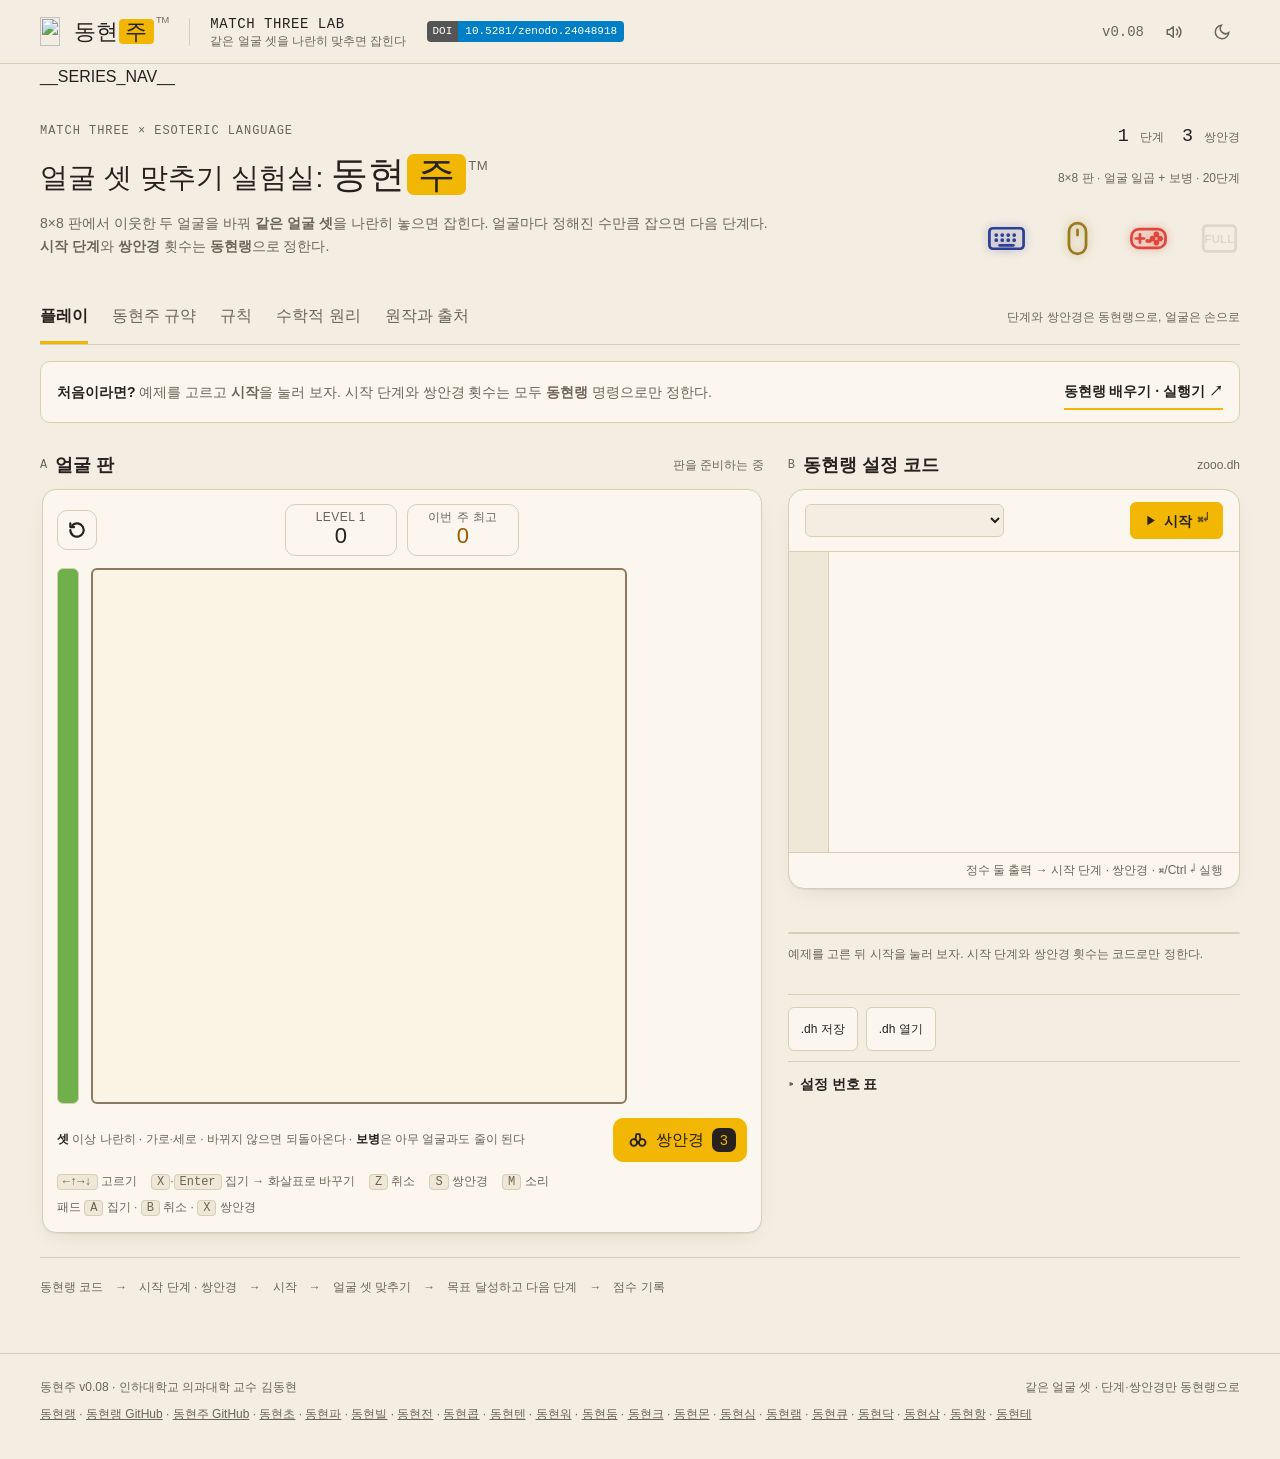
==== commit 4b683b5c: "v0.08: 탭 이름·설명 글 통일" ====
--- a/src/index.html
+++ b/src/index.html
@@ -2,7 +2,7 @@
 <html lang="ko" data-theme="light">
 <head>
   <meta charset="utf-8"><meta name="viewport" content="width=device-width,initial-scale=1">
-  <meta name="description" content="같은 얼굴 셋을 나란히 맞춰 잡는 8×8 퍼즐. 포동이·슈슈·라이언 등 동현랭 세계관의 얼굴로 놀고, 시작 단계와 쌍안경 횟수는 동현랭으로 정한다.">
+  <meta name="description" content="같은 얼굴 셋을 나란히 맞춰 잡는 8×8 퍼즐. 포동이·슈슈·라이언 등 동현랭 세계관의 얼굴로 플레이하고, 시작 단계와 쌍안경 횟수는 동현랭으로 정한다.">
   <title>동현주™ · 같은 얼굴 셋을 나란히 맞추면 잡힌다</title>
   <link rel="icon" type="image/x-icon" sizes="16x16 32x32 48x48" href="./favicon.ico">
   <link rel="icon" type="image/png" sizes="32x32" href="./favicon.png">
@@ -13,7 +13,7 @@
 <header class="header">
   <a class="brand" href="#" aria-label="동현주 첫 화면으로"><span class="brand-main"><img class="brand-icon" src="__BRAND_ICON__" alt="" width="96" height="96">동현<span>주</span><sup>TM</sup></span><i class="brand-divider"></i><span class="brand-sub">MATCH THREE LAB<small>같은 얼굴 셋을 나란히 맞추면 잡힌다</small></span></a>
   <a class="doi-badge" href="https://doi.org/10.5281/zenodo.24048918" target="_blank" rel="noopener" aria-label="동현주 Zenodo DOI 10.5281/zenodo.24048918" title="Zenodo DOI (모든 버전)"><b>DOI</b><span>10.5281/zenodo.24048918</span></a>
-  <div class="edition">v0.07<button id="sound" class="icon-btn" aria-label="효과음 켜기·끄기" title="효과음 (M)" aria-pressed="true"><svg width="18" height="18" viewBox="0 0 24 24" fill="none" stroke="currentColor" stroke-width="2" stroke-linecap="round" stroke-linejoin="round" aria-hidden="true" focusable="false"><path d="M11 5 6 9H3v6h3l5 4z"/><path class="snd-on" d="M15.5 8.5a5 5 0 0 1 0 7M18.5 5.5a9 9 0 0 1 0 13"/><path class="snd-off" d="m16 9 6 6m0-6-6 6"/></svg></button><button id="theme" class="icon-btn" aria-label="밝은 화면과 어두운 화면 전환" title="화면 전환" aria-pressed="false"><svg width="18" height="18" viewBox="0 0 24 24" fill="none" stroke="currentColor" stroke-width="2" stroke-linecap="round" aria-hidden="true" focusable="false"><path d="M21 12.8A9 9 0 1 1 11.2 3a7 7 0 0 0 9.8 9.8z"/></svg></button></div>
+  <div class="edition">v0.08<button id="sound" class="icon-btn" aria-label="효과음 켜기·끄기" title="효과음 (M)" aria-pressed="true"><svg width="18" height="18" viewBox="0 0 24 24" fill="none" stroke="currentColor" stroke-width="2" stroke-linecap="round" stroke-linejoin="round" aria-hidden="true" focusable="false"><path d="M11 5 6 9H3v6h3l5 4z"/><path class="snd-on" d="M15.5 8.5a5 5 0 0 1 0 7M18.5 5.5a9 9 0 0 1 0 13"/><path class="snd-off" d="m16 9 6 6m0-6-6 6"/></svg></button><button id="theme" class="icon-btn" aria-label="밝은 화면과 어두운 화면 전환" title="화면 전환" aria-pressed="false"><svg width="18" height="18" viewBox="0 0 24 24" fill="none" stroke="currentColor" stroke-width="2" stroke-linecap="round" aria-hidden="true" focusable="false"><path d="M21 12.8A9 9 0 1 1 11.2 3a7 7 0 0 0 9.8 9.8z"/></svg></button></div>
 </header>
 <main>
 __SERIES_NAV__
@@ -21,7 +21,7 @@
     <div><div class="eyebrow">MATCH THREE × ESOTERIC LANGUAGE</div><h1>얼굴 셋 맞추기 실험실: <span class="title-brand">동현<span>주</span><sup>TM</sup></span></h1><p>8×8 판에서 이웃한 두 얼굴을 바꿔 <strong>같은 얼굴 셋</strong>을 나란히 놓으면 잡힌다. 얼굴마다 정해진 수만큼 잡으면 다음 단계다. <strong>시작 단계</strong>와 <strong>쌍안경</strong> 횟수는 <strong>동현랭</strong>으로 정한다.</p></div>
     <div class="model-stamp"><strong id="stamp-level">1 <span>단계</span></strong><strong id="stamp-hint">3 <span>쌍안경</span></strong><small>8×8 판 · 얼굴 일곱 + 보병 · 20단계</small><div class="input-marks" role="group" aria-label="입력 표식 · 쓸 수 있는 것: 키보드 · 마우스 · 게임패드"><span class="mark on kb" tabindex="0" data-tip="키보드 가능 · 화살표로 칸을 고르고 <b>X</b>로 집은 뒤 화살표로 바꾼다. <b>Z</b> 취소 · <b>S</b> 쌍안경." aria-label="키보드 가능"><svg viewBox="0 0 24 24" aria-hidden="true"><rect x="2" y="6" width="20" height="12" rx="2"/><path class="dots" d="M6 10h.01M9.5 10h.01M13 10h.01M16.5 10h.01M6 13h.01M9.5 13h.01M13 13h.01M16.5 13h.01"/><path d="M8 16h8"/></svg></span><span class="mark on ms" tabindex="0" data-tip="마우스·터치 가능 · 얼굴을 누른 뒤 이웃 얼굴을 누르거나, 이웃 쪽으로 끌면 바뀐다." aria-label="마우스 가능"><svg viewBox="0 0 24 24" aria-hidden="true"><rect x="7" y="3" width="10" height="18" rx="5"/><path d="M12 7v3"/></svg></span><span class="mark on gp" tabindex="0" data-tip="게임패드 가능 · 십자·스틱으로 고르고 <b>A</b>로 집은 뒤 방향으로 바꾼다. <b>B</b> 취소 · <b>X</b> 쌍안경. 닌텐도 배치 기준." aria-label="게임패드 가능"><svg viewBox="0 0 24 24" aria-hidden="true"><rect x="2" y="6.5" width="20" height="11" rx="4.5"/><path d="M7 9.6v4.8M4.6 12h4.8"/><circle cx="16.6" cy="9.6" r=".85"/><circle cx="14.4" cy="12" r=".85"/><circle cx="18.8" cy="12" r=".85"/><circle cx="16.6" cy="14.4" r=".85"/><path class="dots" d="M11.3 13.4h.01M12.9 13.4h.01"/></svg></span><span class="mark off fs" tabindex="0" data-tip="전체 화면 없음 · 이 실험실에는 전체 화면이 없다." aria-label="전체 화면 없음"><svg viewBox="0 0 24 24" aria-hidden="true"><rect x="2.5" y="4.5" width="19" height="15" rx="2"/><text class="full" x="12" y="14.6" text-anchor="middle">FULL</text></svg></span></div></div>
   </section>
-  <nav class="tabs" aria-label="동현주 메뉴"><button class="active" data-tab="play" aria-current="page">놀이</button><button data-tab="protocol">동현주 규약</button><button data-tab="rules">놀이 방법</button><button data-tab="math">수학적 원리</button><button data-tab="about">원작과 출처</button><span>단계와 쌍안경은 동현랭으로, 얼굴은 손으로</span></nav>
+  <nav class="tabs" aria-label="동현주 메뉴"><button class="active" data-tab="play" aria-current="page">플레이</button><button data-tab="protocol">동현주 규약</button><button data-tab="rules">규칙</button><button data-tab="math">수학적 원리</button><button data-tab="about">원작과 출처</button><span>단계와 쌍안경은 동현랭으로, 얼굴은 손으로</span></nav>
   <div class="getting-started"><p><strong>처음이라면?</strong> 예제를 고르고 <b>시작</b>을 눌러 보자. 시작 단계와 쌍안경 횟수는 모두 <b>동현랭</b> 명령으로만 정한다.</p><a href="https://raspberry-kim.github.io/donghyun-lang/" target="_blank" rel="noopener">동현랭 배우기 · 실행기 ↗</a></div>
 
   <section class="tab-panel" id="tab-play">
@@ -89,7 +89,7 @@
         <ul>
           <li>동현랭 코드가 출력한 <strong>첫 정수</strong>가 시작 단계, <strong>둘째 정수</strong>가 쌍안경 횟수다.</li>
           <li>기본값은 <code>1</code>과 <code>3</code>이다. 아무것도 출력하지 않으면 이 값으로 시작한다.</li>
-          <li>시작 단계는 <code>1</code>부터 <code>20</code>까지, 쌍안경은 <code>0</code>부터 <code>9</code>까지 쓸 수 있다. 0이면 쌍안경 단추를 쓸 수 없다.</li>
+          <li>시작 단계는 <code>1</code>부터 <code>20</code>까지, 쌍안경은 <code>0</code>부터 <code>9</code>까지 쓸 수 있다. 0이면 쌍안경 버튼을 쓸 수 없다.</li>
           <li>정수를 하나만 출력하거나 셋 이상 출력하면, 또는 범위를 벗어나면 시작하지 않고 오류를 알려 준다.</li>
           <li>점수는 어느 단계에서 시작하든 0부터 센다. 높은 단계에서 시작하면 한 묶음의 점수가 크지만 시간이 빠듯하다.</li>
         </ul>
@@ -116,13 +116,13 @@
   </section>
 
   <section class="tab-panel document" id="tab-rules" hidden>
-    <div class="doc-heading"><div class="eyebrow">HOW TO PLAY</div><h2>놀이 방법</h2></div>
+    <div class="doc-heading"><div class="eyebrow">HOW TO PLAY</div><h2>규칙</h2></div>
     <div class="doc-columns">
       <div>
         <h3>셋을 나란히</h3>
         <ul>
           <li>머리글 오른쪽의 네 아이콘(키보드·마우스·게임패드·전체 화면 FULL)은 입력 표식이다. 켜진 것만 이 실험실에서 쓸 수 있다: <b>키보드 · 마우스(터치) · 게임패드</b>. 전체 화면은 없다.</li>
-          <li>처음 열면 판 위에 <strong>시작</strong> 단추가 떠 있고 시간은 멎어 있다. 시작을 누르거나(키보드 <kbd>X</kbd>·<kbd>Enter</kbd>, 패드 <kbd>A</kbd>) 판이 돌기 시작한다. 오른쪽 동현랭 코드의 시작을 누르면 그 설정으로 바로 새 판이 돈다.</li>
+          <li>처음 열면 판 위에 <strong>시작</strong> 버튼이 떠 있고 시간은 멎어 있다. 시작을 누르거나(키보드 <kbd>X</kbd>·<kbd>Enter</kbd>, 패드 <kbd>A</kbd>) 판이 돌기 시작한다. 오른쪽 동현랭 코드의 시작을 누르면 그 설정으로 바로 새 판이 돈다.</li>
           <li>가로나 세로로 <strong>이웃한 두 얼굴</strong>만 바꿀 수 있다. 바꿔서 같은 얼굴이 <strong>셋 이상 나란히</strong> 놓이면 그 얼굴들이 잡히고, 아니면 제자리로 되돌아온다.</li>
           <li>잡힌 자리로 위의 얼굴이 떨어지고 새 얼굴이 내려온다. 떨어지며 또 셋이 맞으면 <strong>연쇄</strong>다. 연쇄가 이어지는 동안에도 멎어 있는 얼굴은 바로 바꿀 수 있다.</li>
           <li>판 오른쪽(휴대폰은 위)의 숫자는 얼굴마다 <strong>더 잡아야 하는 수</strong>다. 하나 남은 얼굴은 빨갛게 표시된다. 모두 0이 되면 다음 단계다.</li>
@@ -140,7 +140,7 @@
         </ul>
         <h3>막히면</h3>
         <ul>
-          <li><strong>쌍안경</strong>: 바꿀 수 있는 자리를 모두 2초 동안 파랗게 보여 준다. 단추 위 숫자만큼 쓸 수 있고 5,000점마다 하나 는다. 처음 개수는 동현랭 코드가 정한다.</li>
+          <li><strong>쌍안경</strong>: 바꿀 수 있는 자리를 모두 2초 동안 파랗게 보여 준다. 버튼 위 숫자만큼 쓸 수 있고 5,000점마다 하나 는다. 처음 개수는 동현랭 코드가 정한다.</li>
           <li>휴대폰은 두 번 두드려도 확대되지 않고 판에서 손가락을 끌어도 화면이 밀리지 않는다. 다른 탭을 보거나 창을 벗어나면 시간이 멎는다.</li>
         </ul>
         <h3>끝</h3>
@@ -149,13 +149,13 @@
     </div>
   </section>
 
-  <!-- 수학적 원리 --><section id="tab-math" class="tab-panel document" hidden><div class="doc-heading"><div class="eyebrow">MATHEMATICAL PRINCIPLES · v0.07</div><h2>수학적 원리.<br>숫자로 읽는 얼굴 맞추기.</h2><p>동현주는 8×8 판에 얼굴 7종이 놓인 퍼즐이다. 시간 막대는 미분방정식처럼 줄고, 점수는 묶음 크기와 연쇄로 커진다. 아래 식은 지금 엔진 코드(<code>src/engine.js</code>)에 들어 있는 그대로다. <math><mi>L</mi></math>은 단계(1–20)다.</p></div><div class="math-grid"><article><h3><span class="math-num">1</span>단계마다 늘어나는 목표량</h3><p>얼굴마다 잡아야 할 수는 1–3단계에서 3이고, 그 뒤 한 단계에 하나씩 늘어 12에서 멈춘다.</p><div class="eq"><span class="eq-run"><math display="block"><mrow><mi>q</mi><mo form="prefix" stretchy="false">(</mo><mi>L</mi><mo form="postfix" stretchy="false">)</mo></mrow></math><math display="block"><mrow><mo form="infix">=</mo><mrow><mi>min</mi><mo>⁡</mo></mrow><mo fence="false" symmetric="true" minsize="1.2em" maxsize="1.2em">(</mo><mn>3</mn><mo>+</mo><mrow><mi>max</mi><mo>⁡</mo></mrow><mo form="prefix" stretchy="false">(</mo><mn>0</mn><mo separator="true">,</mo><mtext> </mtext><mi>L</mi><mo>−</mo><mn>3</mn><mo form="postfix" stretchy="false">)</mo><mo separator="true">,</mo><mtext> </mtext><mn>12</mn><mo fence="false" symmetric="true" minsize="1.2em" maxsize="1.2em">)</mo></mrow></math></span></div><p>얼굴이 7종이므로 한 단계에서 잡아야 할 얼굴은 모두 <math><mrow><mn>7</mn><mspace width="0.1667em"></mspace><mi>q</mi><mo form="prefix" stretchy="false">(</mo><mi>L</mi><mo form="postfix" stretchy="false">)</mo></mrow></math>이다. 1단계는 21, 12단계부터는 84다.</p></article><article><h3><span class="math-num">2</span>줄어드는 시간 막대</h3><p>시간 막대 <math><mrow><mi>τ</mi><mo>∈</mo></mrow><mrow><mo form="prefix" stretchy="false">[</mo><mn>0,1</mn><mo form="postfix" stretchy="false">]</mo></mrow></math>는 가득 찬 상태에서 <math><mrow><mi>B</mi><mo form="prefix" stretchy="false">(</mo><mi>L</mi><mo form="postfix" stretchy="false">)</mo></mrow></math>초 만에 빈다. 단계가 오를수록 <math><mi>B</mi></math>가 1.1초씩 짧아지고 12초 밑으로는 내려가지 않는다.</p><div class="eq big"><span class="eq-run"><math display="block"><mfrac><mrow><mi>d</mi><mi>τ</mi></mrow><mrow><mi>d</mi><mi>t</mi></mrow></mfrac></math><math display="block"><mrow><mo form="infix">=</mo><mo form="prefix" stretchy="false">−</mo><mfrac><mn>1</mn><mrow><mi>B</mi><mo form="prefix" stretchy="false">(</mo><mi>L</mi><mo form="postfix" stretchy="false" lspace="0em" rspace="0em">)</mo></mrow></mfrac><mo separator="true">,</mo></mrow></math></span><span class="eq-run"><math display="block"><mrow><mi>B</mi><mo form="prefix" stretchy="false">(</mo><mi>L</mi><mo form="postfix" stretchy="false">)</mo></mrow></math><math display="block"><mrow><mo form="infix">=</mo><mrow><mi>max</mi><mo>⁡</mo></mrow><mo fence="false" symmetric="true" minsize="1.2em" maxsize="1.2em">(</mo><mn>12</mn><mo separator="true">,</mo><mtext> </mtext><mn>32</mn><mo>−</mo><mn>1.1</mn><mspace width="0.1667em"></mspace><mo form="prefix" stretchy="false">(</mo><mi>L</mi><mo>−</mo><mn>1</mn><mo form="postfix" stretchy="false">)</mo><mo fence="false" symmetric="true" minsize="1.2em" maxsize="1.2em">)</mo></mrow></math></span></div><p>묶음을 지우면 막대가 채워진다. 셋이면 0.08, 넷이면 0.14, 다섯 이상이면 0.22이고 와일드가 끼면 0.2를 더 받는다(최대 1).</p></article><article><h3><span class="math-num">3</span>버티려면 얼마나 빨리</h3><p>셋 묶음만 지운다면, 막대가 줄어드는 속도와 채우는 속도가 같아지는 간격 <math><mrow><mpadded lspace="0"><mi mathvariant="normal">Δ</mi></mpadded><msup><mi>t</mi><mo class="tml-med-pad">∗</mo></msup></mrow></math>보다 빨리 지워야 한다.</p><div class="eq"><span class="eq-run"><math display="block"><mfrac><mrow><mpadded lspace="0"><mi mathvariant="normal">Δ</mi></mpadded><msup><mi>t</mi><mo class="tml-med-pad">∗</mo></msup></mrow><mrow><mi>B</mi><mo form="prefix" stretchy="false">(</mo><mi>L</mi><mo form="postfix" stretchy="false" lspace="0em" rspace="0em">)</mo></mrow></mfrac></math><math display="block"><mrow><mo form="infix">=</mo><mn>0.08</mn></mrow></math><math display="block"><mrow><mo stretchy="false">⇒</mo><mtext> </mtext><mpadded lspace="0"><mi mathvariant="normal">Δ</mi></mpadded><msup><mi>t</mi><mo class="tml-med-pad">∗</mo></msup></mrow></math><math display="block"><mrow><mo form="infix">=</mo><mn>0.08</mn><mspace width="0.1667em"></mspace><mi>B</mi><mo form="prefix" stretchy="false">(</mo><mi>L</mi><mo form="postfix" stretchy="false">)</mo></mrow></math></span></div><p>1단계에서는 2.56초에 한 번, 20단계(<math><mrow><mi>B</mi><mo>=</mo></mrow><mrow><mn>12</mn></mrow></math>)에서는 0.96초에 한 번이다. 다섯 묶음 하나는 셋 묶음 2.75개만큼 시간을 번다.</p></article><article><h3><span class="math-num">4</span>묶음 점수와 연쇄</h3><p><math><mi>n</mi></math>개짜리 묶음의 기본 점수는 넷째부터 하나에 20점씩 더 붙는다. 셋 30, 넷 60, 다섯 90이다.</p><div class="eq"><span class="eq-run"><math display="block"><mrow><mi>b</mi><mo form="prefix" stretchy="false">(</mo><mi>n</mi><mo form="postfix" stretchy="false">)</mo></mrow></math><math display="block"><mrow><mo form="infix">=</mo><mn>10</mn><mi>n</mi></mrow></math><math display="block"><mrow><mo form="infix">+</mo><mn>20</mn><mspace width="0.1667em"></mspace><mo form="prefix" stretchy="false">(</mo><mi>n</mi><mo>−</mo><mn>3</mn><msup><mo form="postfix" stretchy="false">)</mo><mo lspace="0em" rspace="0em">+</mo></msup></mrow></math></span></div><p>떨어진 얼굴이 다시 맞으면 연쇄가 된다. <math><mi>k</mi></math>번째 연쇄는 <math><mi>k</mi></math>배(최대 8배, <math><mi>m</mi></math>), 단계 <math><mi>L</mi></math>마다 10%(<math><mi>λ</mi></math>), 와일드가 끼면 두 배(<math><mi>w</mi></math>)다.</p><div class="eq big"><span class="eq-run"><math display="block"><mtext>점수</mtext></math><math display="block"><mrow><mo form="infix">=</mo><mi>round</mi><mo>⁡</mo><mspace width="0.1667em"></mspace><mrow style="margin-left:-0.1667em;"></mrow><mo fence="false" symmetric="true" minsize="1.2em" maxsize="1.2em">(</mo><mi>b</mi><mo form="prefix" stretchy="false">(</mo><mi>n</mi><mo form="postfix" stretchy="false">)</mo><mo>⋅</mo><mi>m</mi><mo>⋅</mo><mi>λ</mi><mo>⋅</mo><mi>w</mi><mo fence="false" symmetric="true" minsize="1.2em" maxsize="1.2em">)</mo></mrow></math></span><span class="eq-run"><math display="block"><mi>m</mi></math><math display="block"><mrow><mo form="infix">=</mo><mrow><mi>min</mi><mo>⁡</mo></mrow><mo form="prefix" stretchy="false">(</mo><mi>k</mi><mo separator="true">,</mo><mn>8</mn><mo form="postfix" stretchy="false">)</mo><mo separator="true">,</mo></mrow></math></span><span class="eq-run"><math display="block"><mi>λ</mi></math><math display="block"><mrow><mo form="infix">=</mo><mn>1</mn></mrow></math><math display="block"><mrow><mo form="infix">+</mo><mn>0.1</mn><mo form="prefix" stretchy="false">(</mo><mi>L</mi><mo>−</mo><mn>1</mn><mo form="postfix" stretchy="false">)</mo><mo separator="true">,</mo></mrow></math></span><math display="block"><mrow><mi>w</mi><mo>∈</mo><mo form="prefix" stretchy="false">{</mo><mn>1,2</mn><mo form="postfix" stretchy="false">}</mo></mrow></math></div></article><article><h3><span class="math-num">5</span>드물게 나오는 얼굴</h3><p>새로 떨어지는 칸마다 3단계부터 확률 1/36로 와일드가, 2단계부터 확률 1/45로 반짝 얼굴이 나온다. 반짝 얼굴은 판에 하나만 있을 수 있다.</p><div class="eq"><span class="eq-run"><math display="block"><mrow><mi>P</mi><mo form="prefix" stretchy="false">(</mo><mtext>와일드</mtext><mo form="postfix" stretchy="false">)</mo></mrow></math><math display="block"><mrow><mo form="infix">=</mo><mfrac><mn>1</mn><mn>36</mn></mfrac><mo separator="true">,</mo></mrow></math></span><span class="eq-run"><math display="block"><mrow><mi>𝔼</mi><mo form="prefix" stretchy="false">[</mo><mtext>와일드까지 새 칸 수</mtext><mo form="postfix" stretchy="false">]</mo></mrow></math><math display="block"><mrow><mo form="infix">=</mo><mn>36</mn></mrow></math></span></div><p>반짝 얼굴을 누르면 <math><mrow><mi>round</mi><mo>⁡</mo></mrow><mrow><mo form="prefix" stretchy="false">(</mo><mn>20</mn><mspace width="0.1667em"></mspace><mi>n</mi><mspace width="0.1667em"></mspace><mo form="prefix" stretchy="false">(</mo><mn>1</mn><mo>+</mo><mn>0.1</mn><mo form="prefix" stretchy="false">(</mo><mi>L</mi><mo>−</mo><mn>1</mn><mo form="postfix" stretchy="false">)</mo><mo form="postfix" stretchy="false">)</mo><mo form="postfix" stretchy="false">)</mo></mrow></math>점을 받는다. 얼굴은 초당 13칸 빠르기로 떨어진다.</p></article><article><h3><span class="math-num">6</span>단계 마치기와 쌍안경</h3><p>목표량을 모두 채우면 단계 보너스를 받는다. 남은 시간이 많을수록 크다.</p><div class="eq"><span class="eq-run"><math display="block"><mtext>보너스</mtext></math><math display="block"><mrow><mo form="infix">=</mo><mn>500</mn><mi>L</mi></mrow></math><math display="block"><mrow><mo form="infix">+</mo><mi>round</mi><mo>⁡</mo><mo form="prefix" stretchy="false">(</mo><mn>1000</mn><mspace width="0.1667em"></mspace><mi>τ</mi><mo form="postfix" stretchy="false">)</mo></mrow></math></span></div><p>점수가 5000점을 넘을 때마다 힌트(쌍안경)가 하나씩 늘고, 9개까지 모인다. 시작판은 처음부터 셋이 이어진 곳이 없도록 다시 뽑는다(최대 200번). 이어진 묶음은 같은 얼굴끼리 상하좌우로 번지는 flood fill로 찾는다.</p></article></div><p class="math-foot">점수와 시간 배점은 동현주에서 정한 값이다. 원작의 보통 모드 흐름을 따랐고, 원작 내부 수치를 옮긴 것은 아니다.</p></section><!-- /수학적 원리 -->
+  <!-- 수학적 원리 --><section id="tab-math" class="tab-panel document" hidden><div class="doc-heading"><div class="eyebrow">MATHEMATICAL PRINCIPLES · v0.08</div><h2>수학적 원리.<br>숫자로 읽는 얼굴 맞추기.</h2><p>동현주는 8×8 판에 얼굴 7종이 놓인 퍼즐이다. 시간 막대는 미분방정식처럼 줄고, 점수는 묶음 크기와 연쇄로 커진다. 아래 식은 지금 엔진 코드(<code>src/engine.js</code>)에 들어 있는 그대로다. <math><mi>L</mi></math>은 단계(1–20)다.</p></div><div class="math-grid"><article><h3><span class="math-num">1</span>단계마다 늘어나는 목표량</h3><p>얼굴마다 잡아야 할 수는 1–3단계에서 3이고, 그 뒤 한 단계에 하나씩 늘어 12에서 멈춘다.</p><div class="eq"><span class="eq-run"><math display="block"><mrow><mi>q</mi><mo form="prefix" stretchy="false">(</mo><mi>L</mi><mo form="postfix" stretchy="false">)</mo></mrow></math><math display="block"><mrow><mo form="infix">=</mo><mrow><mi>min</mi><mo>⁡</mo></mrow><mo fence="false" symmetric="true" minsize="1.2em" maxsize="1.2em">(</mo><mn>3</mn><mo>+</mo><mrow><mi>max</mi><mo>⁡</mo></mrow><mo form="prefix" stretchy="false">(</mo><mn>0</mn><mo separator="true">,</mo><mtext> </mtext><mi>L</mi><mo>−</mo><mn>3</mn><mo form="postfix" stretchy="false">)</mo><mo separator="true">,</mo><mtext> </mtext><mn>12</mn><mo fence="false" symmetric="true" minsize="1.2em" maxsize="1.2em">)</mo></mrow></math></span></div><p>얼굴이 7종이므로 한 단계에서 잡아야 할 얼굴은 모두 <math><mrow><mn>7</mn><mspace width="0.1667em"></mspace><mi>q</mi><mo form="prefix" stretchy="false">(</mo><mi>L</mi><mo form="postfix" stretchy="false">)</mo></mrow></math>이다. 1단계는 21, 12단계부터는 84다.</p></article><article><h3><span class="math-num">2</span>줄어드는 시간 막대</h3><p>시간 막대 <math><mrow><mi>τ</mi><mo>∈</mo></mrow><mrow><mo form="prefix" stretchy="false">[</mo><mn>0,1</mn><mo form="postfix" stretchy="false">]</mo></mrow></math>는 가득 찬 상태에서 <math><mrow><mi>B</mi><mo form="prefix" stretchy="false">(</mo><mi>L</mi><mo form="postfix" stretchy="false">)</mo></mrow></math>초 만에 빈다. 단계가 오를수록 <math><mi>B</mi></math>가 1.1초씩 짧아지고 12초 밑으로는 내려가지 않는다.</p><div class="eq big"><span class="eq-run"><math display="block"><mfrac><mrow><mi>d</mi><mi>τ</mi></mrow><mrow><mi>d</mi><mi>t</mi></mrow></mfrac></math><math display="block"><mrow><mo form="infix">=</mo><mo form="prefix" stretchy="false">−</mo><mfrac><mn>1</mn><mrow><mi>B</mi><mo form="prefix" stretchy="false">(</mo><mi>L</mi><mo form="postfix" stretchy="false" lspace="0em" rspace="0em">)</mo></mrow></mfrac><mo separator="true">,</mo></mrow></math></span><span class="eq-run"><math display="block"><mrow><mi>B</mi><mo form="prefix" stretchy="false">(</mo><mi>L</mi><mo form="postfix" stretchy="false">)</mo></mrow></math><math display="block"><mrow><mo form="infix">=</mo><mrow><mi>max</mi><mo>⁡</mo></mrow><mo fence="false" symmetric="true" minsize="1.2em" maxsize="1.2em">(</mo><mn>12</mn><mo separator="true">,</mo><mtext> </mtext><mn>32</mn><mo>−</mo><mn>1.1</mn><mspace width="0.1667em"></mspace><mo form="prefix" stretchy="false">(</mo><mi>L</mi><mo>−</mo><mn>1</mn><mo form="postfix" stretchy="false">)</mo><mo fence="false" symmetric="true" minsize="1.2em" maxsize="1.2em">)</mo></mrow></math></span></div><p>묶음을 지우면 막대가 채워진다. 셋이면 0.08, 넷이면 0.14, 다섯 이상이면 0.22이고 와일드가 끼면 0.2를 더 받는다(최대 1).</p></article><article><h3><span class="math-num">3</span>버티려면 얼마나 빨리</h3><p>셋 묶음만 지운다면, 막대가 줄어드는 속도와 채우는 속도가 같아지는 간격 <math><mrow><mpadded lspace="0"><mi mathvariant="normal">Δ</mi></mpadded><msup><mi>t</mi><mo class="tml-med-pad">∗</mo></msup></mrow></math>보다 빨리 지워야 한다.</p><div class="eq"><span class="eq-run"><math display="block"><mfrac><mrow><mpadded lspace="0"><mi mathvariant="normal">Δ</mi></mpadded><msup><mi>t</mi><mo class="tml-med-pad">∗</mo></msup></mrow><mrow><mi>B</mi><mo form="prefix" stretchy="false">(</mo><mi>L</mi><mo form="postfix" stretchy="false" lspace="0em" rspace="0em">)</mo></mrow></mfrac></math><math display="block"><mrow><mo form="infix">=</mo><mn>0.08</mn></mrow></math><math display="block"><mrow><mo stretchy="false">⇒</mo><mtext> </mtext><mpadded lspace="0"><mi mathvariant="normal">Δ</mi></mpadded><msup><mi>t</mi><mo class="tml-med-pad">∗</mo></msup></mrow></math><math display="block"><mrow><mo form="infix">=</mo><mn>0.08</mn><mspace width="0.1667em"></mspace><mi>B</mi><mo form="prefix" stretchy="false">(</mo><mi>L</mi><mo form="postfix" stretchy="false">)</mo></mrow></math></span></div><p>1단계에서는 2.56초에 한 번, 20단계(<math><mrow><mi>B</mi><mo>=</mo></mrow><mrow><mn>12</mn></mrow></math>)에서는 0.96초에 한 번이다. 다섯 묶음 하나는 셋 묶음 2.75개만큼 시간을 번다.</p></article><article><h3><span class="math-num">4</span>묶음 점수와 연쇄</h3><p><math><mi>n</mi></math>개짜리 묶음의 기본 점수는 넷째부터 하나에 20점씩 더 붙는다. 셋 30, 넷 60, 다섯 90이다.</p><div class="eq"><span class="eq-run"><math display="block"><mrow><mi>b</mi><mo form="prefix" stretchy="false">(</mo><mi>n</mi><mo form="postfix" stretchy="false">)</mo></mrow></math><math display="block"><mrow><mo form="infix">=</mo><mn>10</mn><mi>n</mi></mrow></math><math display="block"><mrow><mo form="infix">+</mo><mn>20</mn><mspace width="0.1667em"></mspace><mo form="prefix" stretchy="false">(</mo><mi>n</mi><mo>−</mo><mn>3</mn><msup><mo form="postfix" stretchy="false">)</mo><mo lspace="0em" rspace="0em">+</mo></msup></mrow></math></span></div><p>떨어진 얼굴이 다시 맞으면 연쇄가 된다. <math><mi>k</mi></math>번째 연쇄는 <math><mi>k</mi></math>배(최대 8배, <math><mi>m</mi></math>), 단계 <math><mi>L</mi></math>마다 10%(<math><mi>λ</mi></math>), 와일드가 끼면 두 배(<math><mi>w</mi></math>)다.</p><div class="eq big"><span class="eq-run"><math display="block"><mtext>점수</mtext></math><math display="block"><mrow><mo form="infix">=</mo><mi>round</mi><mo>⁡</mo><mspace width="0.1667em"></mspace><mrow style="margin-left:-0.1667em;"></mrow><mo fence="false" symmetric="true" minsize="1.2em" maxsize="1.2em">(</mo><mi>b</mi><mo form="prefix" stretchy="false">(</mo><mi>n</mi><mo form="postfix" stretchy="false">)</mo><mo>⋅</mo><mi>m</mi><mo>⋅</mo><mi>λ</mi><mo>⋅</mo><mi>w</mi><mo fence="false" symmetric="true" minsize="1.2em" maxsize="1.2em">)</mo></mrow></math></span><span class="eq-run"><math display="block"><mi>m</mi></math><math display="block"><mrow><mo form="infix">=</mo><mrow><mi>min</mi><mo>⁡</mo></mrow><mo form="prefix" stretchy="false">(</mo><mi>k</mi><mo separator="true">,</mo><mn>8</mn><mo form="postfix" stretchy="false">)</mo><mo separator="true">,</mo></mrow></math></span><span class="eq-run"><math display="block"><mi>λ</mi></math><math display="block"><mrow><mo form="infix">=</mo><mn>1</mn></mrow></math><math display="block"><mrow><mo form="infix">+</mo><mn>0.1</mn><mo form="prefix" stretchy="false">(</mo><mi>L</mi><mo>−</mo><mn>1</mn><mo form="postfix" stretchy="false">)</mo><mo separator="true">,</mo></mrow></math></span><math display="block"><mrow><mi>w</mi><mo>∈</mo><mo form="prefix" stretchy="false">{</mo><mn>1,2</mn><mo form="postfix" stretchy="false">}</mo></mrow></math></div></article><article><h3><span class="math-num">5</span>드물게 나오는 얼굴</h3><p>새로 떨어지는 칸마다 3단계부터 확률 1/36로 와일드가, 2단계부터 확률 1/45로 반짝 얼굴이 나온다. 반짝 얼굴은 판에 하나만 있을 수 있다.</p><div class="eq"><span class="eq-run"><math display="block"><mrow><mi>P</mi><mo form="prefix" stretchy="false">(</mo><mtext>와일드</mtext><mo form="postfix" stretchy="false">)</mo></mrow></math><math display="block"><mrow><mo form="infix">=</mo><mfrac><mn>1</mn><mn>36</mn></mfrac><mo separator="true">,</mo></mrow></math></span><span class="eq-run"><math display="block"><mrow><mi>𝔼</mi><mo form="prefix" stretchy="false">[</mo><mtext>와일드까지 새 칸 수</mtext><mo form="postfix" stretchy="false">]</mo></mrow></math><math display="block"><mrow><mo form="infix">=</mo><mn>36</mn></mrow></math></span></div><p>반짝 얼굴을 누르면 <math><mrow><mi>round</mi><mo>⁡</mo></mrow><mrow><mo form="prefix" stretchy="false">(</mo><mn>20</mn><mspace width="0.1667em"></mspace><mi>n</mi><mspace width="0.1667em"></mspace><mo form="prefix" stretchy="false">(</mo><mn>1</mn><mo>+</mo><mn>0.1</mn><mo form="prefix" stretchy="false">(</mo><mi>L</mi><mo>−</mo><mn>1</mn><mo form="postfix" stretchy="false">)</mo><mo form="postfix" stretchy="false">)</mo><mo form="postfix" stretchy="false">)</mo></mrow></math>점을 받는다. 얼굴은 초당 13칸 빠르기로 떨어진다.</p></article><article><h3><span class="math-num">6</span>단계 마치기와 쌍안경</h3><p>목표량을 모두 채우면 단계 보너스를 받는다. 남은 시간이 많을수록 크다.</p><div class="eq"><span class="eq-run"><math display="block"><mtext>보너스</mtext></math><math display="block"><mrow><mo form="infix">=</mo><mn>500</mn><mi>L</mi></mrow></math><math display="block"><mrow><mo form="infix">+</mo><mi>round</mi><mo>⁡</mo><mo form="prefix" stretchy="false">(</mo><mn>1000</mn><mspace width="0.1667em"></mspace><mi>τ</mi><mo form="postfix" stretchy="false">)</mo></mrow></math></span></div><p>점수가 5000점을 넘을 때마다 힌트(쌍안경)가 하나씩 늘고, 9개까지 모인다. 시작판은 처음부터 셋이 이어진 곳이 없도록 다시 뽑는다(최대 200번). 이어진 묶음은 같은 얼굴끼리 상하좌우로 번지는 flood fill로 찾는다.</p></article></div><p class="math-foot">점수와 시간 배점은 동현주에서 정한 값이다. 원작의 보통 모드 흐름을 따랐고, 원작 내부 수치를 옮긴 것은 아니다.</p></section><!-- /수학적 원리 -->
   <section class="tab-panel document" id="tab-about" hidden>
     <div class="doc-heading"><div class="eyebrow">ORIGINAL & CREDITS</div><h2>원작과 출처</h2></div>
     <div class="doc-columns">
       <div>
         <h3>원작</h3>
-        <p>이 놀이는 Robot Communications의 브라우저 게임(2002~2003)으로 시작해 Game Boy Advance판 「Zooo」(2003, Success)와 Nintendo DS판 「Zoo Keeper」(2004~2005)로 나온 동물 얼굴 셋 맞추기 퍼즐의 보통 모드(Normal)를 따른다. 8×8 판, 이웃한 둘만 바꾸기, 맞지 않으면 되돌아오기, 얼굴마다 정해진 수를 잡으면 다음 단계, 잡을수록 다시 차는 시간 막대, 길이 없으면 판 새로 섞기, 쌍안경(힌트), 얼굴이 바뀌는 특별 판, 연쇄 중에도 바꿀 수 있는 점이 원작의 규칙이다(<a href="https://en.wikipedia.org/wiki/Zoo_Keeper_(2003_video_game)" target="_blank" rel="noopener">Wikipedia</a>, <a href="https://giantbomb.com/wiki/Games/Zoo_Keeper" target="_blank" rel="noopener">Giant Bomb</a>, <a href="https://worthplaying.com/article/2005/1/29/reviews/22078-nintendo-ds-review-zoo-keeper/" target="_blank" rel="noopener">Worthplaying</a>, <a href="https://tvtropes.org/pmwiki/pmwiki.php/VideoGame/ZooKeeper2003" target="_blank" rel="noopener">TV Tropes</a>). 보통 모드가 스무 단계인 것과 1~3단계 목표 3마리, 그 뒤 하나씩 느는 것은 DS판 평을 따랐다(<a href="https://games.kikizo.com/reviews/ds/zookeeper.asp" target="_blank" rel="noopener">Kikizo</a>). GBA판 「Zooo」의 토끼처럼 드물게 나오는 여덟째 얼굴은 보병이 맡는다(<a href="https://retroachievements.org/game/6620" target="_blank" rel="noopener">RetroAchievements</a>). 동현주라는 이름은 Zooo의 '주(Zoo)'에서 따왔다.</p>
+        <p>이 게임은 Robot Communications의 브라우저 게임(2002~2003)으로 시작해 Game Boy Advance판 「Zooo」(2003, Success)와 Nintendo DS판 「Zoo Keeper」(2004~2005)로 나온 동물 얼굴 셋 맞추기 퍼즐의 보통 모드(Normal)를 따른다. 8×8 판, 이웃한 둘만 바꾸기, 맞지 않으면 되돌아오기, 얼굴마다 정해진 수를 잡으면 다음 단계, 잡을수록 다시 차는 시간 막대, 길이 없으면 판 새로 섞기, 쌍안경(힌트), 얼굴이 바뀌는 특별 판, 연쇄 중에도 바꿀 수 있는 점이 원작의 규칙이다(<a href="https://en.wikipedia.org/wiki/Zoo_Keeper_(2003_video_game)" target="_blank" rel="noopener">Wikipedia</a>, <a href="https://giantbomb.com/wiki/Games/Zoo_Keeper" target="_blank" rel="noopener">Giant Bomb</a>, <a href="https://worthplaying.com/article/2005/1/29/reviews/22078-nintendo-ds-review-zoo-keeper/" target="_blank" rel="noopener">Worthplaying</a>, <a href="https://tvtropes.org/pmwiki/pmwiki.php/VideoGame/ZooKeeper2003" target="_blank" rel="noopener">TV Tropes</a>). 보통 모드가 스무 단계인 것과 1~3단계 목표 3마리, 그 뒤 하나씩 느는 것은 DS판 평을 따랐다(<a href="https://games.kikizo.com/reviews/ds/zookeeper.asp" target="_blank" rel="noopener">Kikizo</a>). GBA판 「Zooo」의 토끼처럼 드물게 나오는 여덟째 얼굴은 보병이 맡는다(<a href="https://retroachievements.org/game/6620" target="_blank" rel="noopener">RetroAchievements</a>). 동현주라는 이름은 Zooo의 '주(Zoo)'에서 따왔다.</p>
         <p>동현주는 보통 모드만 만들었다. 토코톤·퀘스트·타임어택·대전 모드는 없다. 구체적인 수치(목표 최대 12, 막대 32→12초, 점수 배분, 5,000점마다 쌍안경)는 동현주가 정한 것이다.</p>
         <h3>권리</h3>
         <p>동현주는 원작 게임의 코드·그림·소리·글을 쓰지 않았다. 얼굴 여덟은 모두 <code>tools/paint.py</code>가 글자 격자로 새로 그린 동현랭 세계관의 인물이다. 동현주는 원작 제작사·발매사(Robot Communications, Success, Ignition Entertainment 등)와 관계가 없고 승인도 받지 않았다.</p>
@@ -174,7 +174,7 @@
     <aside class="maker-note"><span class="eyebrow">만든 사람</span><a class="sponsor-btn" href="https://github.com/sponsors/Raspberry-Kim" target="_blank" rel="noopener" aria-label="GitHub Sponsors로 동현랭 후원하기" title="GitHub Sponsors로 후원하기"><svg width="13" height="13" viewBox="0 0 16 16" fill="currentColor" aria-hidden="true"><path d="M7.655 14.916v-.001h-.002l-.006-.003-.018-.01a22.066 22.066 0 0 1-3.744-2.584C2.045 10.731 0 8.35 0 5.5 0 2.836 2.086 1 4.25 1 5.797 1 7.153 1.802 8 3.02 8.847 1.802 10.203 1 11.75 1 13.914 1 16 2.836 16 5.5c0 2.85-2.044 5.231-3.886 6.818a22.094 22.094 0 0 1-3.433 2.414 7.152 7.152 0 0 1-.31.17l-.018.01-.008.004a.75.75 0 0 1-.69 0Z"></path></svg>후원</a><p>인하대학교 의과대학 김동현 교수는 백신학·감염학을 연구한다. 명랑하고 따뜻한 개발을 지향한다.</p></aside>
   </section>
 </main>
-<footer><span>동현주 v0.07 · 인하대학교 의과대학 교수 김동현</span><span>같은 얼굴 셋 · 단계·쌍안경만 동현랭으로</span><span><a href="https://raspberry-kim.github.io/donghyun-lang/" target="_blank" rel="noopener">동현랭</a> · <a href="https://github.com/Raspberry-Kim/donghyun-lang" target="_blank" rel="noopener">동현랭 GitHub</a> · <a href="https://github.com/Raspberry-Kim/donghyun-lab11" target="_blank" rel="noopener">동현주 GitHub</a> · <a href="https://raspberry-kim.github.io/donghyun-lab1/" target="_blank" rel="noopener">동현초</a> · <a href="https://raspberry-kim.github.io/donghyun-lab2/" target="_blank" rel="noopener">동현파</a> · <a href="https://raspberry-kim.github.io/donghyun-lab3/" target="_blank" rel="noopener">동현빌</a> · <a href="https://raspberry-kim.github.io/donghyun-lab4/" target="_blank" rel="noopener">동현전</a> · <a href="https://raspberry-kim.github.io/donghyun-lab5/" target="_blank" rel="noopener">동현콥</a> · <a href="https://raspberry-kim.github.io/donghyun-lab6/" target="_blank" rel="noopener">동현텐</a> · <a href="https://raspberry-kim.github.io/donghyun-lab7/" target="_blank" rel="noopener">동현워</a> · <a href="https://raspberry-kim.github.io/donghyun-lab8/" target="_blank" rel="noopener">동현둠</a> · <a href="https://raspberry-kim.github.io/donghyun-lab9/" target="_blank" rel="noopener">동현크</a> · <a href="https://raspberry-kim.github.io/donghyun-lab10/" target="_blank" rel="noopener">동현몬</a> · <a href="https://raspberry-kim.github.io/donghyun-lab12/" target="_blank" rel="noopener">동현심</a> · <a href="https://raspberry-kim.github.io/donghyun-lab13/" target="_blank" rel="noopener">동현램</a> · <a href="https://raspberry-kim.github.io/donghyun-lab14/" target="_blank" rel="noopener">동현큐</a> · <a href="https://raspberry-kim.github.io/donghyun-lab15/" target="_blank" rel="noopener">동현닥</a> · <a href="https://raspberry-kim.github.io/donghyun-lab16/" target="_blank" rel="noopener">동현삼</a> · <a href="https://raspberry-kim.github.io/donghyun-lab17/" target="_blank" rel="noopener">동현항</a> · <a href="https://raspberry-kim.github.io/donghyun-lab18/" target="_blank" rel="noopener">동현테</a></span></footer>
+<footer><span>동현주 v0.08 · 인하대학교 의과대학 교수 김동현</span><span>같은 얼굴 셋 · 단계·쌍안경만 동현랭으로</span><span><a href="https://raspberry-kim.github.io/donghyun-lang/" target="_blank" rel="noopener">동현랭</a> · <a href="https://github.com/Raspberry-Kim/donghyun-lang" target="_blank" rel="noopener">동현랭 GitHub</a> · <a href="https://github.com/Raspberry-Kim/donghyun-lab11" target="_blank" rel="noopener">동현주 GitHub</a> · <a href="https://raspberry-kim.github.io/donghyun-lab1/" target="_blank" rel="noopener">동현초</a> · <a href="https://raspberry-kim.github.io/donghyun-lab2/" target="_blank" rel="noopener">동현파</a> · <a href="https://raspberry-kim.github.io/donghyun-lab3/" target="_blank" rel="noopener">동현빌</a> · <a href="https://raspberry-kim.github.io/donghyun-lab4/" target="_blank" rel="noopener">동현전</a> · <a href="https://raspberry-kim.github.io/donghyun-lab5/" target="_blank" rel="noopener">동현콥</a> · <a href="https://raspberry-kim.github.io/donghyun-lab6/" target="_blank" rel="noopener">동현텐</a> · <a href="https://raspberry-kim.github.io/donghyun-lab7/" target="_blank" rel="noopener">동현워</a> · <a href="https://raspberry-kim.github.io/donghyun-lab8/" target="_blank" rel="noopener">동현둠</a> · <a href="https://raspberry-kim.github.io/donghyun-lab9/" target="_blank" rel="noopener">동현크</a> · <a href="https://raspberry-kim.github.io/donghyun-lab10/" target="_blank" rel="noopener">동현몬</a> · <a href="https://raspberry-kim.github.io/donghyun-lab12/" target="_blank" rel="noopener">동현심</a> · <a href="https://raspberry-kim.github.io/donghyun-lab13/" target="_blank" rel="noopener">동현램</a> · <a href="https://raspberry-kim.github.io/donghyun-lab14/" target="_blank" rel="noopener">동현큐</a> · <a href="https://raspberry-kim.github.io/donghyun-lab15/" target="_blank" rel="noopener">동현닥</a> · <a href="https://raspberry-kim.github.io/donghyun-lab16/" target="_blank" rel="noopener">동현삼</a> · <a href="https://raspberry-kim.github.io/donghyun-lab17/" target="_blank" rel="noopener">동현항</a> · <a href="https://raspberry-kim.github.io/donghyun-lab18/" target="_blank" rel="noopener">동현테</a></span></footer>
 <script src="./engine.js"></script>
 <script src="./sfx.js"></script>
 <script src="./app.js"></script>
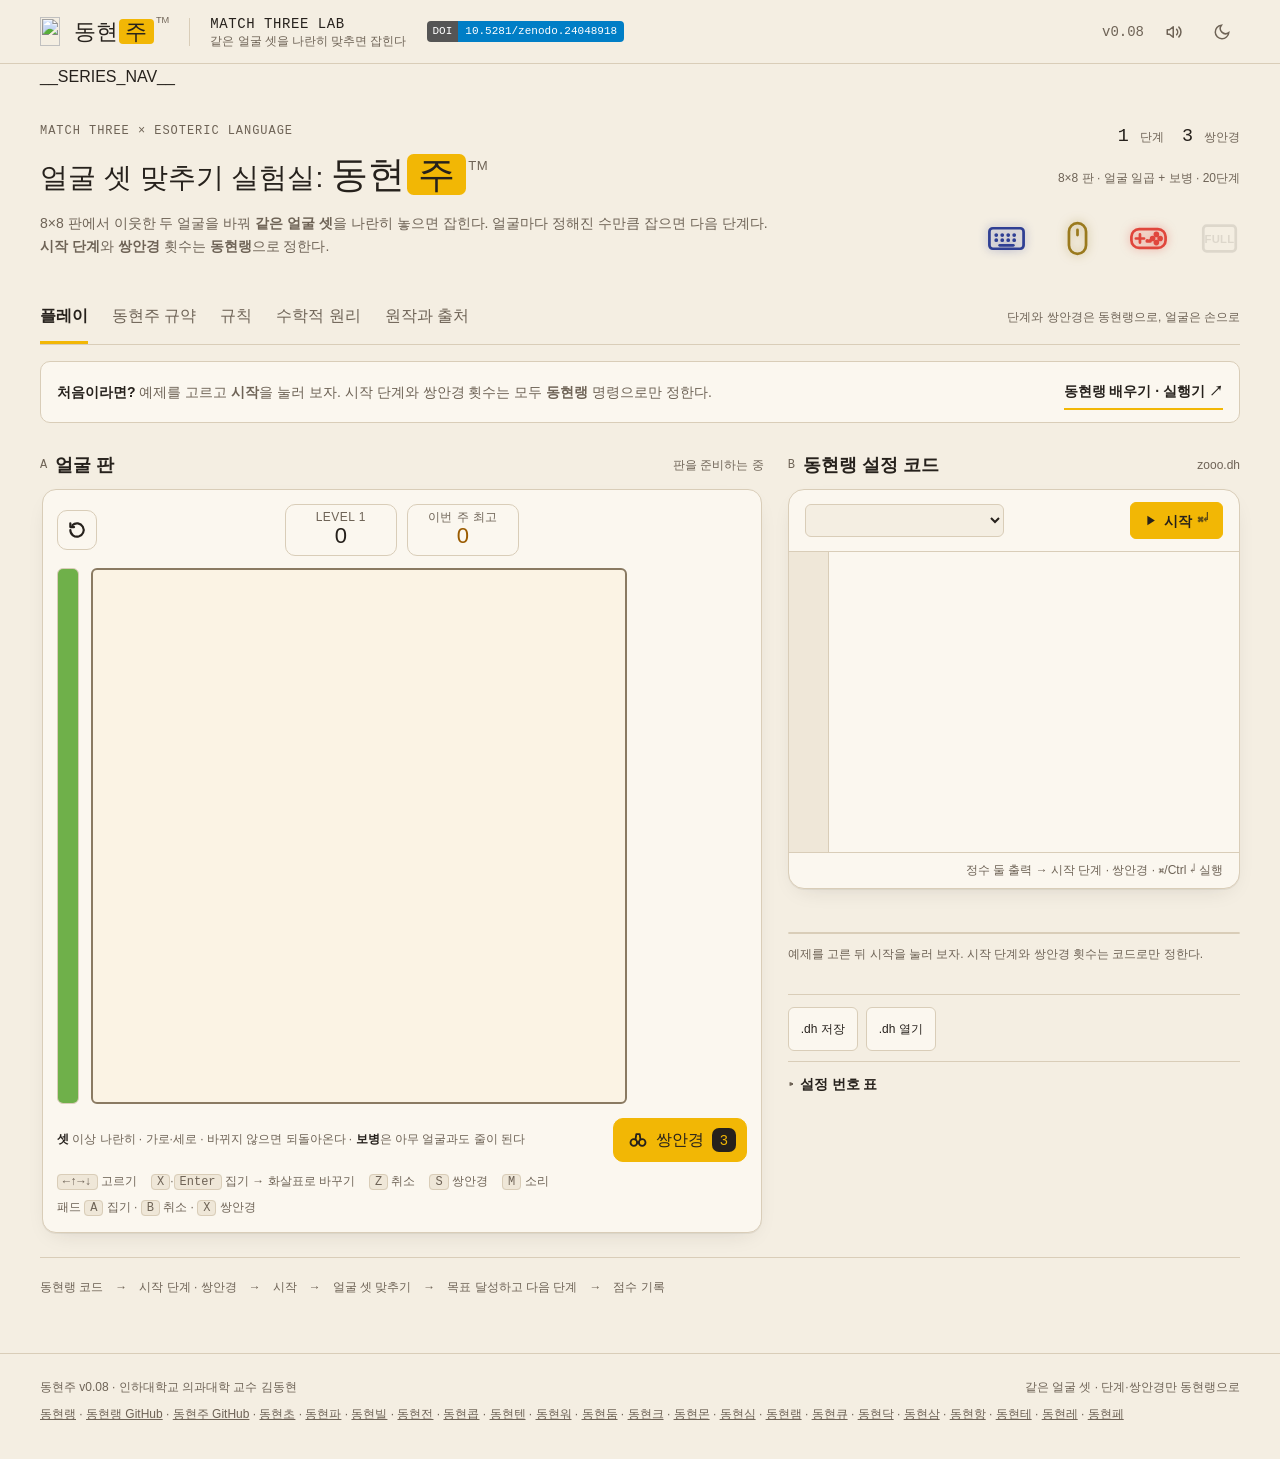
==== commit 3f062021: "시리즈 띠에 동현레·동현페를 더함(스물한 사이트) 데스크톱은 동현랭 두 줄 높이 + 10열×2줄, 휴대폰은 두 열. 바닥글 링크 끝에 동현레·동현페를 더함. 판 번호·기존 태그·게" ====
--- a/src/index.html
+++ b/src/index.html
@@ -174,7 +174,7 @@
     <aside class="maker-note"><span class="eyebrow">만든 사람</span><a class="sponsor-btn" href="https://github.com/sponsors/Raspberry-Kim" target="_blank" rel="noopener" aria-label="GitHub Sponsors로 동현랭 후원하기" title="GitHub Sponsors로 후원하기"><svg width="13" height="13" viewBox="0 0 16 16" fill="currentColor" aria-hidden="true"><path d="M7.655 14.916v-.001h-.002l-.006-.003-.018-.01a22.066 22.066 0 0 1-3.744-2.584C2.045 10.731 0 8.35 0 5.5 0 2.836 2.086 1 4.25 1 5.797 1 7.153 1.802 8 3.02 8.847 1.802 10.203 1 11.75 1 13.914 1 16 2.836 16 5.5c0 2.85-2.044 5.231-3.886 6.818a22.094 22.094 0 0 1-3.433 2.414 7.152 7.152 0 0 1-.31.17l-.018.01-.008.004a.75.75 0 0 1-.69 0Z"></path></svg>후원</a><p>인하대학교 의과대학 김동현 교수는 백신학·감염학을 연구한다. 명랑하고 따뜻한 개발을 지향한다.</p></aside>
   </section>
 </main>
-<footer><span>동현주 v0.08 · 인하대학교 의과대학 교수 김동현</span><span>같은 얼굴 셋 · 단계·쌍안경만 동현랭으로</span><span><a href="https://raspberry-kim.github.io/donghyun-lang/" target="_blank" rel="noopener">동현랭</a> · <a href="https://github.com/Raspberry-Kim/donghyun-lang" target="_blank" rel="noopener">동현랭 GitHub</a> · <a href="https://github.com/Raspberry-Kim/donghyun-lab11" target="_blank" rel="noopener">동현주 GitHub</a> · <a href="https://raspberry-kim.github.io/donghyun-lab1/" target="_blank" rel="noopener">동현초</a> · <a href="https://raspberry-kim.github.io/donghyun-lab2/" target="_blank" rel="noopener">동현파</a> · <a href="https://raspberry-kim.github.io/donghyun-lab3/" target="_blank" rel="noopener">동현빌</a> · <a href="https://raspberry-kim.github.io/donghyun-lab4/" target="_blank" rel="noopener">동현전</a> · <a href="https://raspberry-kim.github.io/donghyun-lab5/" target="_blank" rel="noopener">동현콥</a> · <a href="https://raspberry-kim.github.io/donghyun-lab6/" target="_blank" rel="noopener">동현텐</a> · <a href="https://raspberry-kim.github.io/donghyun-lab7/" target="_blank" rel="noopener">동현워</a> · <a href="https://raspberry-kim.github.io/donghyun-lab8/" target="_blank" rel="noopener">동현둠</a> · <a href="https://raspberry-kim.github.io/donghyun-lab9/" target="_blank" rel="noopener">동현크</a> · <a href="https://raspberry-kim.github.io/donghyun-lab10/" target="_blank" rel="noopener">동현몬</a> · <a href="https://raspberry-kim.github.io/donghyun-lab12/" target="_blank" rel="noopener">동현심</a> · <a href="https://raspberry-kim.github.io/donghyun-lab13/" target="_blank" rel="noopener">동현램</a> · <a href="https://raspberry-kim.github.io/donghyun-lab14/" target="_blank" rel="noopener">동현큐</a> · <a href="https://raspberry-kim.github.io/donghyun-lab15/" target="_blank" rel="noopener">동현닥</a> · <a href="https://raspberry-kim.github.io/donghyun-lab16/" target="_blank" rel="noopener">동현삼</a> · <a href="https://raspberry-kim.github.io/donghyun-lab17/" target="_blank" rel="noopener">동현항</a> · <a href="https://raspberry-kim.github.io/donghyun-lab18/" target="_blank" rel="noopener">동현테</a></span></footer>
+<footer><span>동현주 v0.08 · 인하대학교 의과대학 교수 김동현</span><span>같은 얼굴 셋 · 단계·쌍안경만 동현랭으로</span><span><a href="https://raspberry-kim.github.io/donghyun-lang/" target="_blank" rel="noopener">동현랭</a> · <a href="https://github.com/Raspberry-Kim/donghyun-lang" target="_blank" rel="noopener">동현랭 GitHub</a> · <a href="https://github.com/Raspberry-Kim/donghyun-lab11" target="_blank" rel="noopener">동현주 GitHub</a> · <a href="https://raspberry-kim.github.io/donghyun-lab1/" target="_blank" rel="noopener">동현초</a> · <a href="https://raspberry-kim.github.io/donghyun-lab2/" target="_blank" rel="noopener">동현파</a> · <a href="https://raspberry-kim.github.io/donghyun-lab3/" target="_blank" rel="noopener">동현빌</a> · <a href="https://raspberry-kim.github.io/donghyun-lab4/" target="_blank" rel="noopener">동현전</a> · <a href="https://raspberry-kim.github.io/donghyun-lab5/" target="_blank" rel="noopener">동현콥</a> · <a href="https://raspberry-kim.github.io/donghyun-lab6/" target="_blank" rel="noopener">동현텐</a> · <a href="https://raspberry-kim.github.io/donghyun-lab7/" target="_blank" rel="noopener">동현워</a> · <a href="https://raspberry-kim.github.io/donghyun-lab8/" target="_blank" rel="noopener">동현둠</a> · <a href="https://raspberry-kim.github.io/donghyun-lab9/" target="_blank" rel="noopener">동현크</a> · <a href="https://raspberry-kim.github.io/donghyun-lab10/" target="_blank" rel="noopener">동현몬</a> · <a href="https://raspberry-kim.github.io/donghyun-lab12/" target="_blank" rel="noopener">동현심</a> · <a href="https://raspberry-kim.github.io/donghyun-lab13/" target="_blank" rel="noopener">동현램</a> · <a href="https://raspberry-kim.github.io/donghyun-lab14/" target="_blank" rel="noopener">동현큐</a> · <a href="https://raspberry-kim.github.io/donghyun-lab15/" target="_blank" rel="noopener">동현닥</a> · <a href="https://raspberry-kim.github.io/donghyun-lab16/" target="_blank" rel="noopener">동현삼</a> · <a href="https://raspberry-kim.github.io/donghyun-lab17/" target="_blank" rel="noopener">동현항</a> · <a href="https://raspberry-kim.github.io/donghyun-lab18/" target="_blank" rel="noopener">동현테</a> · <a href="https://raspberry-kim.github.io/donghyun-lab19/" target="_blank" rel="noopener">동현레</a> · <a href="https://raspberry-kim.github.io/donghyun-lab20/" target="_blank" rel="noopener">동현페</a></span></footer>
 <script src="./engine.js"></script>
 <script src="./sfx.js"></script>
 <script src="./app.js"></script>
--- a/src/style.css
+++ b/src/style.css
@@ -278,6 +278,18 @@
  .series-strip .series-links:has(.series-item:nth-child(19):last-child) .series-item[data-series="lang"]{grid-column:span 2;grid-row:auto}
 }
 
+/* SERIES-21: 데스크톱은 동현랭 두 줄 높이 + 20실험실 10열×2줄. 모바일은 기존 홀수 규칙. */
+@media(min-width:781px){
+ .series-strip .series-links:has(.series-item:nth-child(21):last-child){grid-template-columns:repeat(11,minmax(0,1fr));grid-template-rows:repeat(2,1fr);grid-auto-flow:row;min-width:0}
+ .series-strip .series-links:has(.series-item:nth-child(21):last-child) .series-item[data-series="lang"]{grid-column:auto;grid-row:span 2;align-items:center;text-align:center}
+ .series-strip .series-links:has(.series-item:nth-child(21):last-child) .series-item[data-series="lang"] .series-name{font-size:19px}
+ .series-strip .series-links:has(.series-item:nth-child(21):last-child) .series-note{white-space:normal}
+}
+@media(max-width:780px){
+ .series-strip .series-links:has(.series-item:nth-child(21):last-child){grid-template-columns:repeat(2,minmax(0,1fr));grid-template-rows:none}
+ .series-strip .series-links:has(.series-item:nth-child(21):last-child) .series-item[data-series="lang"]{grid-column:span 2;grid-row:auto}
+}
+
 /* 수학적 원리 */
 .math-grid{display:grid;grid-template-columns:repeat(2,minmax(0,1fr));gap:4px 40px;margin-top:8px}
 .math-grid article{min-width:0;border-top:1px solid var(--line);padding:2px 0 14px}
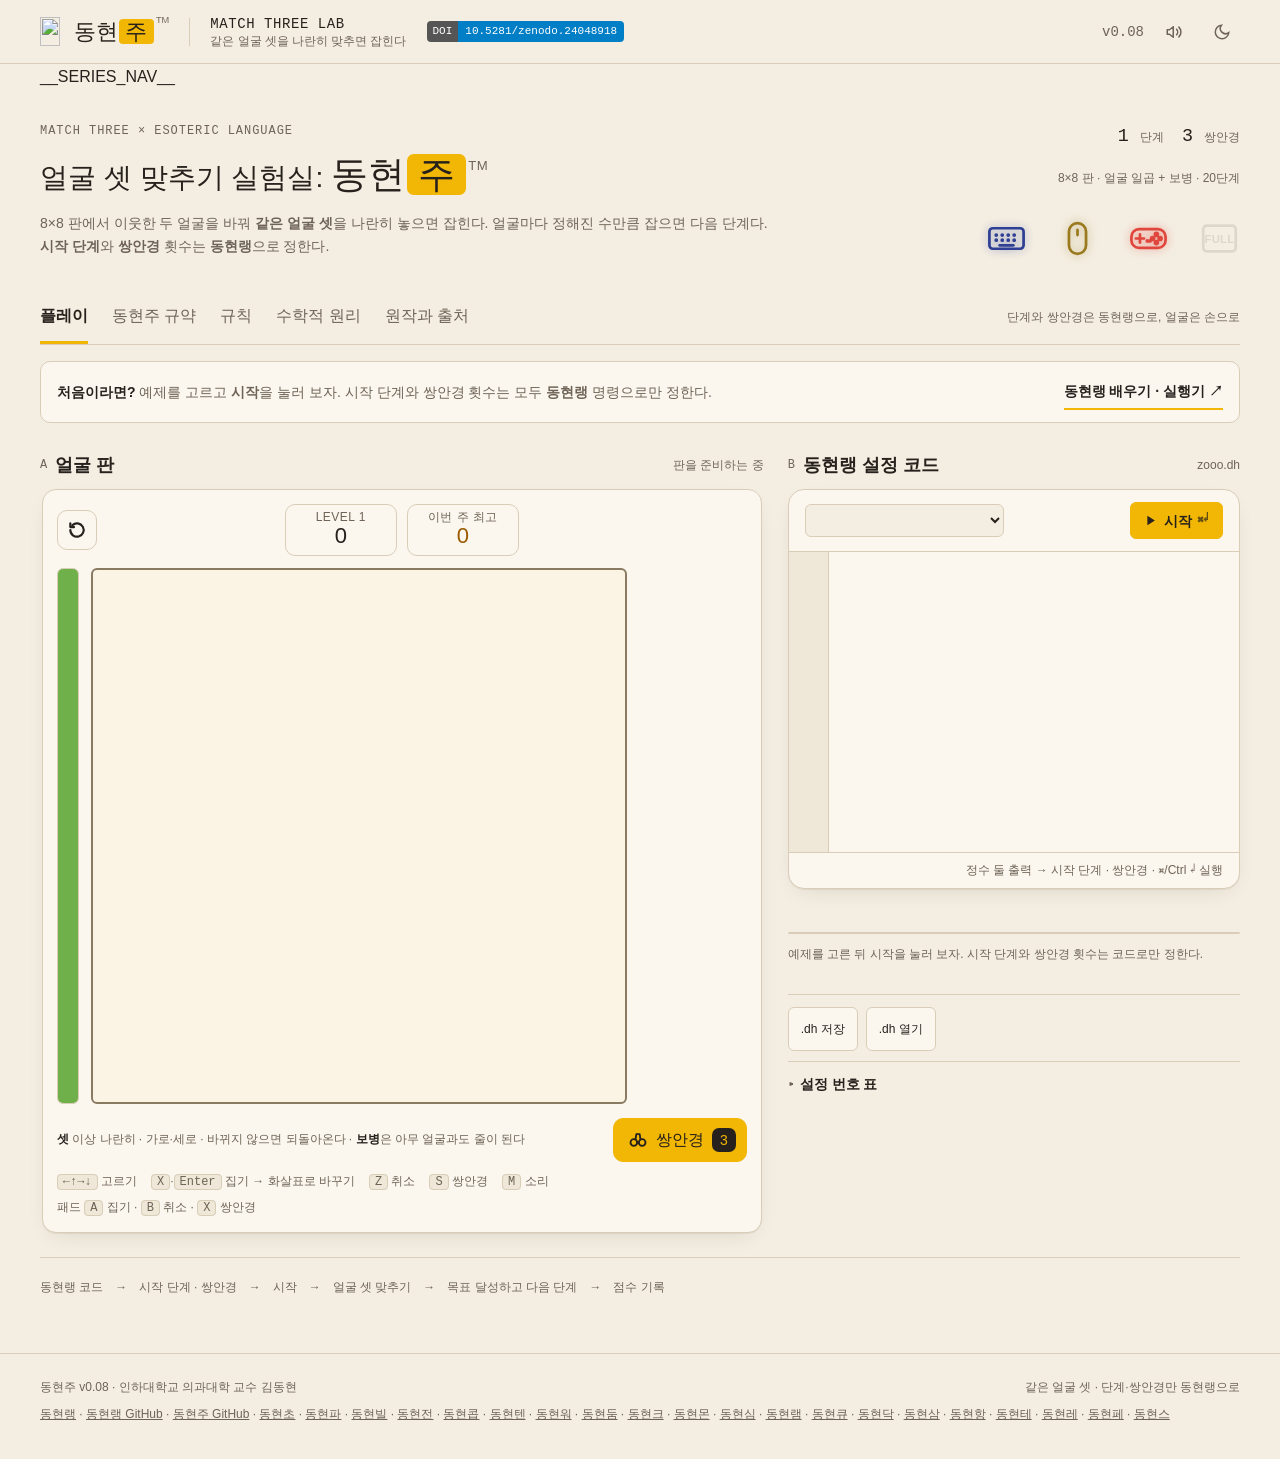
==== commit eb10b427: "시리즈 띠에 동현스를 더함(스물두 사이트) 22칸은 짝수라 모두 같은 크기. 데스크톱 11열×2줄, 휴대폰 두 열. 바닥글 링크 끝에 동현스를 더함. 판 번호·기존 태그·게임 규칙" ====
--- a/src/index.html
+++ b/src/index.html
@@ -174,7 +174,7 @@
     <aside class="maker-note"><span class="eyebrow">만든 사람</span><a class="sponsor-btn" href="https://github.com/sponsors/Raspberry-Kim" target="_blank" rel="noopener" aria-label="GitHub Sponsors로 동현랭 후원하기" title="GitHub Sponsors로 후원하기"><svg width="13" height="13" viewBox="0 0 16 16" fill="currentColor" aria-hidden="true"><path d="M7.655 14.916v-.001h-.002l-.006-.003-.018-.01a22.066 22.066 0 0 1-3.744-2.584C2.045 10.731 0 8.35 0 5.5 0 2.836 2.086 1 4.25 1 5.797 1 7.153 1.802 8 3.02 8.847 1.802 10.203 1 11.75 1 13.914 1 16 2.836 16 5.5c0 2.85-2.044 5.231-3.886 6.818a22.094 22.094 0 0 1-3.433 2.414 7.152 7.152 0 0 1-.31.17l-.018.01-.008.004a.75.75 0 0 1-.69 0Z"></path></svg>후원</a><p>인하대학교 의과대학 김동현 교수는 백신학·감염학을 연구한다. 명랑하고 따뜻한 개발을 지향한다.</p></aside>
   </section>
 </main>
-<footer><span>동현주 v0.08 · 인하대학교 의과대학 교수 김동현</span><span>같은 얼굴 셋 · 단계·쌍안경만 동현랭으로</span><span><a href="https://raspberry-kim.github.io/donghyun-lang/" target="_blank" rel="noopener">동현랭</a> · <a href="https://github.com/Raspberry-Kim/donghyun-lang" target="_blank" rel="noopener">동현랭 GitHub</a> · <a href="https://github.com/Raspberry-Kim/donghyun-lab11" target="_blank" rel="noopener">동현주 GitHub</a> · <a href="https://raspberry-kim.github.io/donghyun-lab1/" target="_blank" rel="noopener">동현초</a> · <a href="https://raspberry-kim.github.io/donghyun-lab2/" target="_blank" rel="noopener">동현파</a> · <a href="https://raspberry-kim.github.io/donghyun-lab3/" target="_blank" rel="noopener">동현빌</a> · <a href="https://raspberry-kim.github.io/donghyun-lab4/" target="_blank" rel="noopener">동현전</a> · <a href="https://raspberry-kim.github.io/donghyun-lab5/" target="_blank" rel="noopener">동현콥</a> · <a href="https://raspberry-kim.github.io/donghyun-lab6/" target="_blank" rel="noopener">동현텐</a> · <a href="https://raspberry-kim.github.io/donghyun-lab7/" target="_blank" rel="noopener">동현워</a> · <a href="https://raspberry-kim.github.io/donghyun-lab8/" target="_blank" rel="noopener">동현둠</a> · <a href="https://raspberry-kim.github.io/donghyun-lab9/" target="_blank" rel="noopener">동현크</a> · <a href="https://raspberry-kim.github.io/donghyun-lab10/" target="_blank" rel="noopener">동현몬</a> · <a href="https://raspberry-kim.github.io/donghyun-lab12/" target="_blank" rel="noopener">동현심</a> · <a href="https://raspberry-kim.github.io/donghyun-lab13/" target="_blank" rel="noopener">동현램</a> · <a href="https://raspberry-kim.github.io/donghyun-lab14/" target="_blank" rel="noopener">동현큐</a> · <a href="https://raspberry-kim.github.io/donghyun-lab15/" target="_blank" rel="noopener">동현닥</a> · <a href="https://raspberry-kim.github.io/donghyun-lab16/" target="_blank" rel="noopener">동현삼</a> · <a href="https://raspberry-kim.github.io/donghyun-lab17/" target="_blank" rel="noopener">동현항</a> · <a href="https://raspberry-kim.github.io/donghyun-lab18/" target="_blank" rel="noopener">동현테</a> · <a href="https://raspberry-kim.github.io/donghyun-lab19/" target="_blank" rel="noopener">동현레</a> · <a href="https://raspberry-kim.github.io/donghyun-lab20/" target="_blank" rel="noopener">동현페</a></span></footer>
+<footer><span>동현주 v0.08 · 인하대학교 의과대학 교수 김동현</span><span>같은 얼굴 셋 · 단계·쌍안경만 동현랭으로</span><span><a href="https://raspberry-kim.github.io/donghyun-lang/" target="_blank" rel="noopener">동현랭</a> · <a href="https://github.com/Raspberry-Kim/donghyun-lang" target="_blank" rel="noopener">동현랭 GitHub</a> · <a href="https://github.com/Raspberry-Kim/donghyun-lab11" target="_blank" rel="noopener">동현주 GitHub</a> · <a href="https://raspberry-kim.github.io/donghyun-lab1/" target="_blank" rel="noopener">동현초</a> · <a href="https://raspberry-kim.github.io/donghyun-lab2/" target="_blank" rel="noopener">동현파</a> · <a href="https://raspberry-kim.github.io/donghyun-lab3/" target="_blank" rel="noopener">동현빌</a> · <a href="https://raspberry-kim.github.io/donghyun-lab4/" target="_blank" rel="noopener">동현전</a> · <a href="https://raspberry-kim.github.io/donghyun-lab5/" target="_blank" rel="noopener">동현콥</a> · <a href="https://raspberry-kim.github.io/donghyun-lab6/" target="_blank" rel="noopener">동현텐</a> · <a href="https://raspberry-kim.github.io/donghyun-lab7/" target="_blank" rel="noopener">동현워</a> · <a href="https://raspberry-kim.github.io/donghyun-lab8/" target="_blank" rel="noopener">동현둠</a> · <a href="https://raspberry-kim.github.io/donghyun-lab9/" target="_blank" rel="noopener">동현크</a> · <a href="https://raspberry-kim.github.io/donghyun-lab10/" target="_blank" rel="noopener">동현몬</a> · <a href="https://raspberry-kim.github.io/donghyun-lab12/" target="_blank" rel="noopener">동현심</a> · <a href="https://raspberry-kim.github.io/donghyun-lab13/" target="_blank" rel="noopener">동현램</a> · <a href="https://raspberry-kim.github.io/donghyun-lab14/" target="_blank" rel="noopener">동현큐</a> · <a href="https://raspberry-kim.github.io/donghyun-lab15/" target="_blank" rel="noopener">동현닥</a> · <a href="https://raspberry-kim.github.io/donghyun-lab16/" target="_blank" rel="noopener">동현삼</a> · <a href="https://raspberry-kim.github.io/donghyun-lab17/" target="_blank" rel="noopener">동현항</a> · <a href="https://raspberry-kim.github.io/donghyun-lab18/" target="_blank" rel="noopener">동현테</a> · <a href="https://raspberry-kim.github.io/donghyun-lab19/" target="_blank" rel="noopener">동현레</a> · <a href="https://raspberry-kim.github.io/donghyun-lab20/" target="_blank" rel="noopener">동현페</a> · <a href="https://raspberry-kim.github.io/donghyun-lab21/" target="_blank" rel="noopener">동현스</a></span></footer>
 <script src="./engine.js"></script>
 <script src="./sfx.js"></script>
 <script src="./app.js"></script>
--- a/src/style.css
+++ b/src/style.css
@@ -290,6 +290,15 @@
  .series-strip .series-links:has(.series-item:nth-child(21):last-child) .series-item[data-series="lang"]{grid-column:span 2;grid-row:auto}
 }
 
+/* SERIES-22: 22칸(동현랭 + 21실험실)은 짝수라 모두 같은 크기. 데스크톱 11열×2줄, 휴대폰 두 열. */
+@media(min-width:781px){
+ .series-strip .series-links:has(.series-item:nth-child(22):last-child){grid-template-columns:repeat(11,minmax(0,1fr));grid-template-rows:repeat(2,1fr);grid-auto-flow:row;min-width:0}
+ .series-strip .series-links:has(.series-item:nth-child(22):last-child) .series-note{white-space:normal}
+}
+@media(max-width:780px){
+ .series-strip .series-links:has(.series-item:nth-child(22):last-child){grid-template-columns:repeat(2,minmax(0,1fr));grid-template-rows:none}
+}
+
 /* 수학적 원리 */
 .math-grid{display:grid;grid-template-columns:repeat(2,minmax(0,1fr));gap:4px 40px;margin-top:8px}
 .math-grid article{min-width:0;border-top:1px solid var(--line);padding:2px 0 14px}
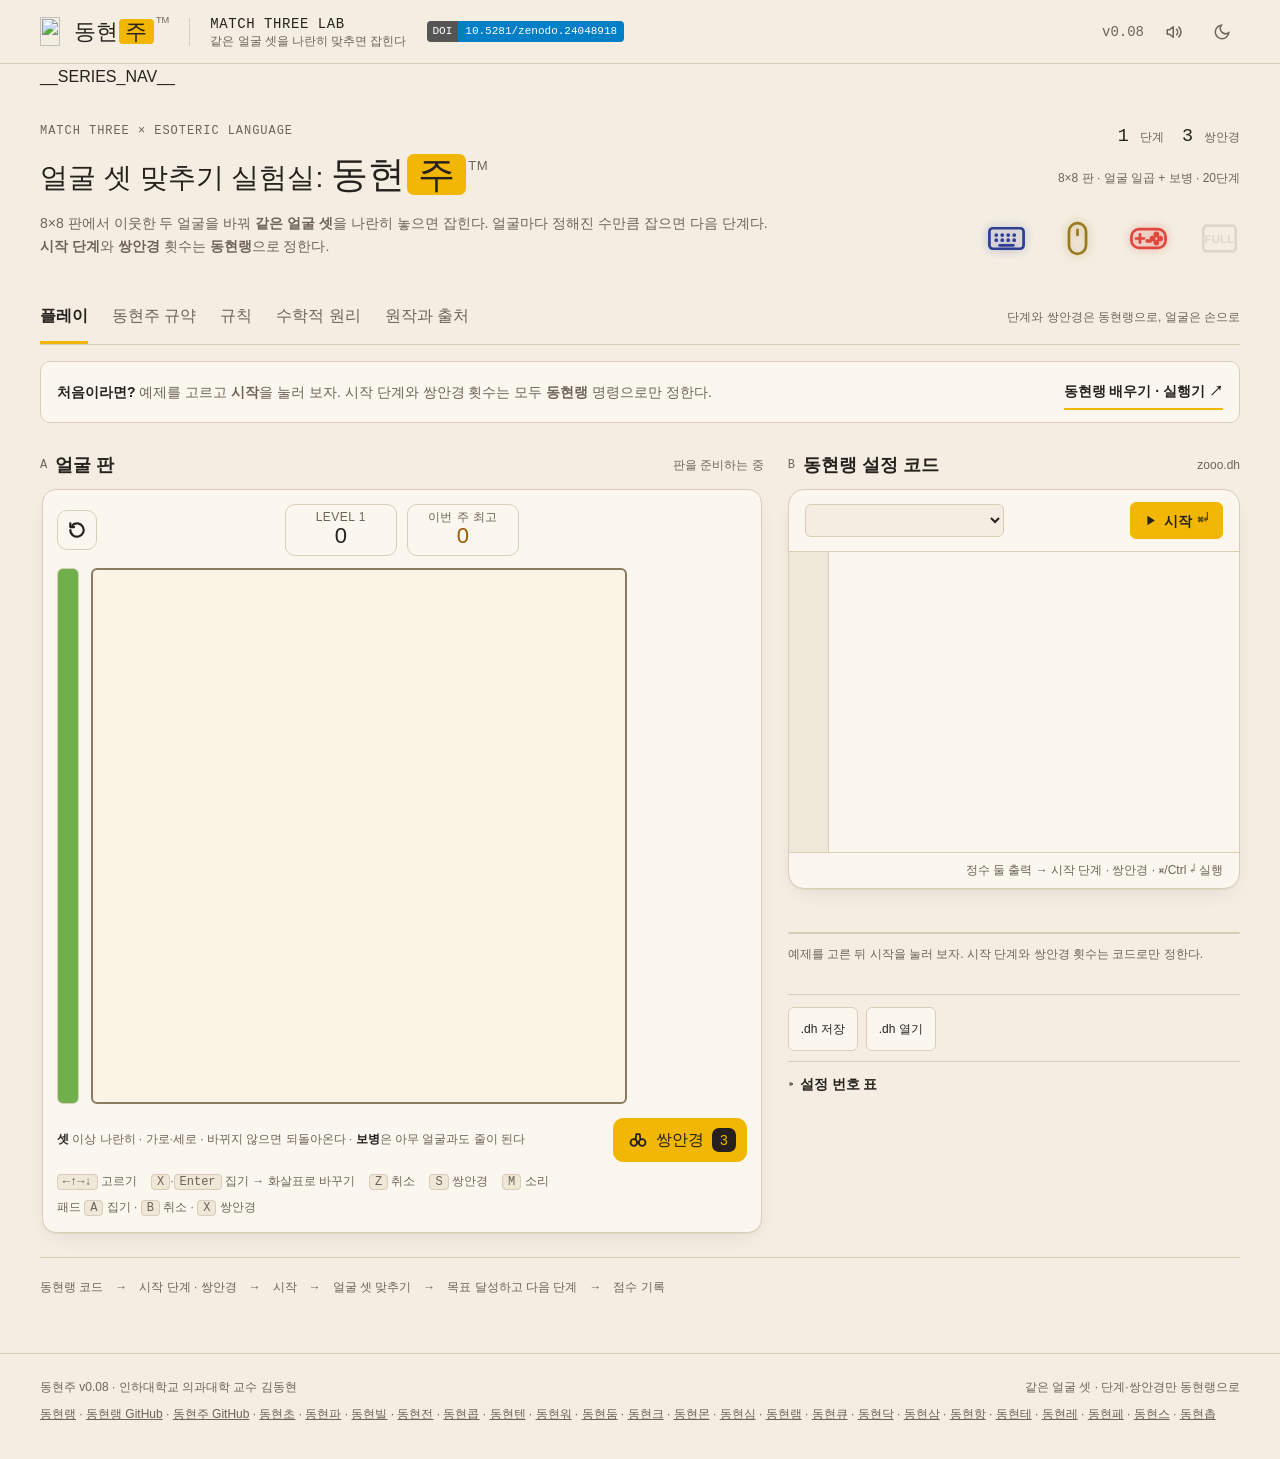
==== commit b2781f33: "시리즈 띠에 동현촙을 더함(스물세 사이트) 23칸은 홀수라 데스크톱은 동현랭이 두 줄 높이, 실험실은 11열×2줄. 휴대폰은 두 열이고 동현랭이 두 칸. 바닥글 링크 끝에 동현촙을" ====
--- a/src/index.html
+++ b/src/index.html
@@ -174,7 +174,7 @@
     <aside class="maker-note"><span class="eyebrow">만든 사람</span><a class="sponsor-btn" href="https://github.com/sponsors/Raspberry-Kim" target="_blank" rel="noopener" aria-label="GitHub Sponsors로 동현랭 후원하기" title="GitHub Sponsors로 후원하기"><svg width="13" height="13" viewBox="0 0 16 16" fill="currentColor" aria-hidden="true"><path d="M7.655 14.916v-.001h-.002l-.006-.003-.018-.01a22.066 22.066 0 0 1-3.744-2.584C2.045 10.731 0 8.35 0 5.5 0 2.836 2.086 1 4.25 1 5.797 1 7.153 1.802 8 3.02 8.847 1.802 10.203 1 11.75 1 13.914 1 16 2.836 16 5.5c0 2.85-2.044 5.231-3.886 6.818a22.094 22.094 0 0 1-3.433 2.414 7.152 7.152 0 0 1-.31.17l-.018.01-.008.004a.75.75 0 0 1-.69 0Z"></path></svg>후원</a><p>인하대학교 의과대학 김동현 교수는 백신학·감염학을 연구한다. 명랑하고 따뜻한 개발을 지향한다.</p></aside>
   </section>
 </main>
-<footer><span>동현주 v0.08 · 인하대학교 의과대학 교수 김동현</span><span>같은 얼굴 셋 · 단계·쌍안경만 동현랭으로</span><span><a href="https://raspberry-kim.github.io/donghyun-lang/" target="_blank" rel="noopener">동현랭</a> · <a href="https://github.com/Raspberry-Kim/donghyun-lang" target="_blank" rel="noopener">동현랭 GitHub</a> · <a href="https://github.com/Raspberry-Kim/donghyun-lab11" target="_blank" rel="noopener">동현주 GitHub</a> · <a href="https://raspberry-kim.github.io/donghyun-lab1/" target="_blank" rel="noopener">동현초</a> · <a href="https://raspberry-kim.github.io/donghyun-lab2/" target="_blank" rel="noopener">동현파</a> · <a href="https://raspberry-kim.github.io/donghyun-lab3/" target="_blank" rel="noopener">동현빌</a> · <a href="https://raspberry-kim.github.io/donghyun-lab4/" target="_blank" rel="noopener">동현전</a> · <a href="https://raspberry-kim.github.io/donghyun-lab5/" target="_blank" rel="noopener">동현콥</a> · <a href="https://raspberry-kim.github.io/donghyun-lab6/" target="_blank" rel="noopener">동현텐</a> · <a href="https://raspberry-kim.github.io/donghyun-lab7/" target="_blank" rel="noopener">동현워</a> · <a href="https://raspberry-kim.github.io/donghyun-lab8/" target="_blank" rel="noopener">동현둠</a> · <a href="https://raspberry-kim.github.io/donghyun-lab9/" target="_blank" rel="noopener">동현크</a> · <a href="https://raspberry-kim.github.io/donghyun-lab10/" target="_blank" rel="noopener">동현몬</a> · <a href="https://raspberry-kim.github.io/donghyun-lab12/" target="_blank" rel="noopener">동현심</a> · <a href="https://raspberry-kim.github.io/donghyun-lab13/" target="_blank" rel="noopener">동현램</a> · <a href="https://raspberry-kim.github.io/donghyun-lab14/" target="_blank" rel="noopener">동현큐</a> · <a href="https://raspberry-kim.github.io/donghyun-lab15/" target="_blank" rel="noopener">동현닥</a> · <a href="https://raspberry-kim.github.io/donghyun-lab16/" target="_blank" rel="noopener">동현삼</a> · <a href="https://raspberry-kim.github.io/donghyun-lab17/" target="_blank" rel="noopener">동현항</a> · <a href="https://raspberry-kim.github.io/donghyun-lab18/" target="_blank" rel="noopener">동현테</a> · <a href="https://raspberry-kim.github.io/donghyun-lab19/" target="_blank" rel="noopener">동현레</a> · <a href="https://raspberry-kim.github.io/donghyun-lab20/" target="_blank" rel="noopener">동현페</a> · <a href="https://raspberry-kim.github.io/donghyun-lab21/" target="_blank" rel="noopener">동현스</a></span></footer>
+<footer><span>동현주 v0.08 · 인하대학교 의과대학 교수 김동현</span><span>같은 얼굴 셋 · 단계·쌍안경만 동현랭으로</span><span><a href="https://raspberry-kim.github.io/donghyun-lang/" target="_blank" rel="noopener">동현랭</a> · <a href="https://github.com/Raspberry-Kim/donghyun-lang" target="_blank" rel="noopener">동현랭 GitHub</a> · <a href="https://github.com/Raspberry-Kim/donghyun-lab11" target="_blank" rel="noopener">동현주 GitHub</a> · <a href="https://raspberry-kim.github.io/donghyun-lab1/" target="_blank" rel="noopener">동현초</a> · <a href="https://raspberry-kim.github.io/donghyun-lab2/" target="_blank" rel="noopener">동현파</a> · <a href="https://raspberry-kim.github.io/donghyun-lab3/" target="_blank" rel="noopener">동현빌</a> · <a href="https://raspberry-kim.github.io/donghyun-lab4/" target="_blank" rel="noopener">동현전</a> · <a href="https://raspberry-kim.github.io/donghyun-lab5/" target="_blank" rel="noopener">동현콥</a> · <a href="https://raspberry-kim.github.io/donghyun-lab6/" target="_blank" rel="noopener">동현텐</a> · <a href="https://raspberry-kim.github.io/donghyun-lab7/" target="_blank" rel="noopener">동현워</a> · <a href="https://raspberry-kim.github.io/donghyun-lab8/" target="_blank" rel="noopener">동현둠</a> · <a href="https://raspberry-kim.github.io/donghyun-lab9/" target="_blank" rel="noopener">동현크</a> · <a href="https://raspberry-kim.github.io/donghyun-lab10/" target="_blank" rel="noopener">동현몬</a> · <a href="https://raspberry-kim.github.io/donghyun-lab12/" target="_blank" rel="noopener">동현심</a> · <a href="https://raspberry-kim.github.io/donghyun-lab13/" target="_blank" rel="noopener">동현램</a> · <a href="https://raspberry-kim.github.io/donghyun-lab14/" target="_blank" rel="noopener">동현큐</a> · <a href="https://raspberry-kim.github.io/donghyun-lab15/" target="_blank" rel="noopener">동현닥</a> · <a href="https://raspberry-kim.github.io/donghyun-lab16/" target="_blank" rel="noopener">동현삼</a> · <a href="https://raspberry-kim.github.io/donghyun-lab17/" target="_blank" rel="noopener">동현항</a> · <a href="https://raspberry-kim.github.io/donghyun-lab18/" target="_blank" rel="noopener">동현테</a> · <a href="https://raspberry-kim.github.io/donghyun-lab19/" target="_blank" rel="noopener">동현레</a> · <a href="https://raspberry-kim.github.io/donghyun-lab20/" target="_blank" rel="noopener">동현페</a> · <a href="https://raspberry-kim.github.io/donghyun-lab21/" target="_blank" rel="noopener">동현스</a> · <a href="https://raspberry-kim.github.io/donghyun-lab22/" target="_blank" rel="noopener">동현촙</a></span></footer>
 <script src="./engine.js"></script>
 <script src="./sfx.js"></script>
 <script src="./app.js"></script>
--- a/src/style.css
+++ b/src/style.css
@@ -299,6 +299,21 @@
  .series-strip .series-links:has(.series-item:nth-child(22):last-child){grid-template-columns:repeat(2,minmax(0,1fr));grid-template-rows:none}
 }
 
+/* SERIES-23: 데스크톱은 동현랭 두 줄 높이 + 22실험실 11열×2줄. 모바일은 기존 홀수 규칙. */
+@media(min-width:781px){
+ .series-strip .series-links:has(.series-item:nth-child(23):last-child){grid-template-columns:repeat(12,minmax(0,1fr));grid-template-rows:repeat(2,1fr);grid-auto-flow:row;min-width:0}
+ .series-strip .series-links:has(.series-item:nth-child(23):last-child) .series-item[data-series="lang"]{grid-column:auto;grid-row:span 2;align-items:center;text-align:center}
+ .series-strip .series-links:has(.series-item:nth-child(23):last-child) .series-item[data-series="lang"] .series-name{font-size:19px}
+ .series-strip .series-links:has(.series-item:nth-child(23):last-child) .series-note{white-space:normal}
+}
+@media(min-width:781px) and (max-width:980px){
+ .series-strip .series-links:has(.series-item:nth-child(23):last-child) .series-item[data-series="lang"] .series-name{font-size:16px}
+}
+@media(max-width:780px){
+ .series-strip .series-links:has(.series-item:nth-child(23):last-child){grid-template-columns:repeat(2,minmax(0,1fr));grid-template-rows:none}
+ .series-strip .series-links:has(.series-item:nth-child(23):last-child) .series-item[data-series="lang"]{grid-column:span 2;grid-row:auto}
+}
+
 /* 수학적 원리 */
 .math-grid{display:grid;grid-template-columns:repeat(2,minmax(0,1fr));gap:4px 40px;margin-top:8px}
 .math-grid article{min-width:0;border-top:1px solid var(--line);padding:2px 0 14px}
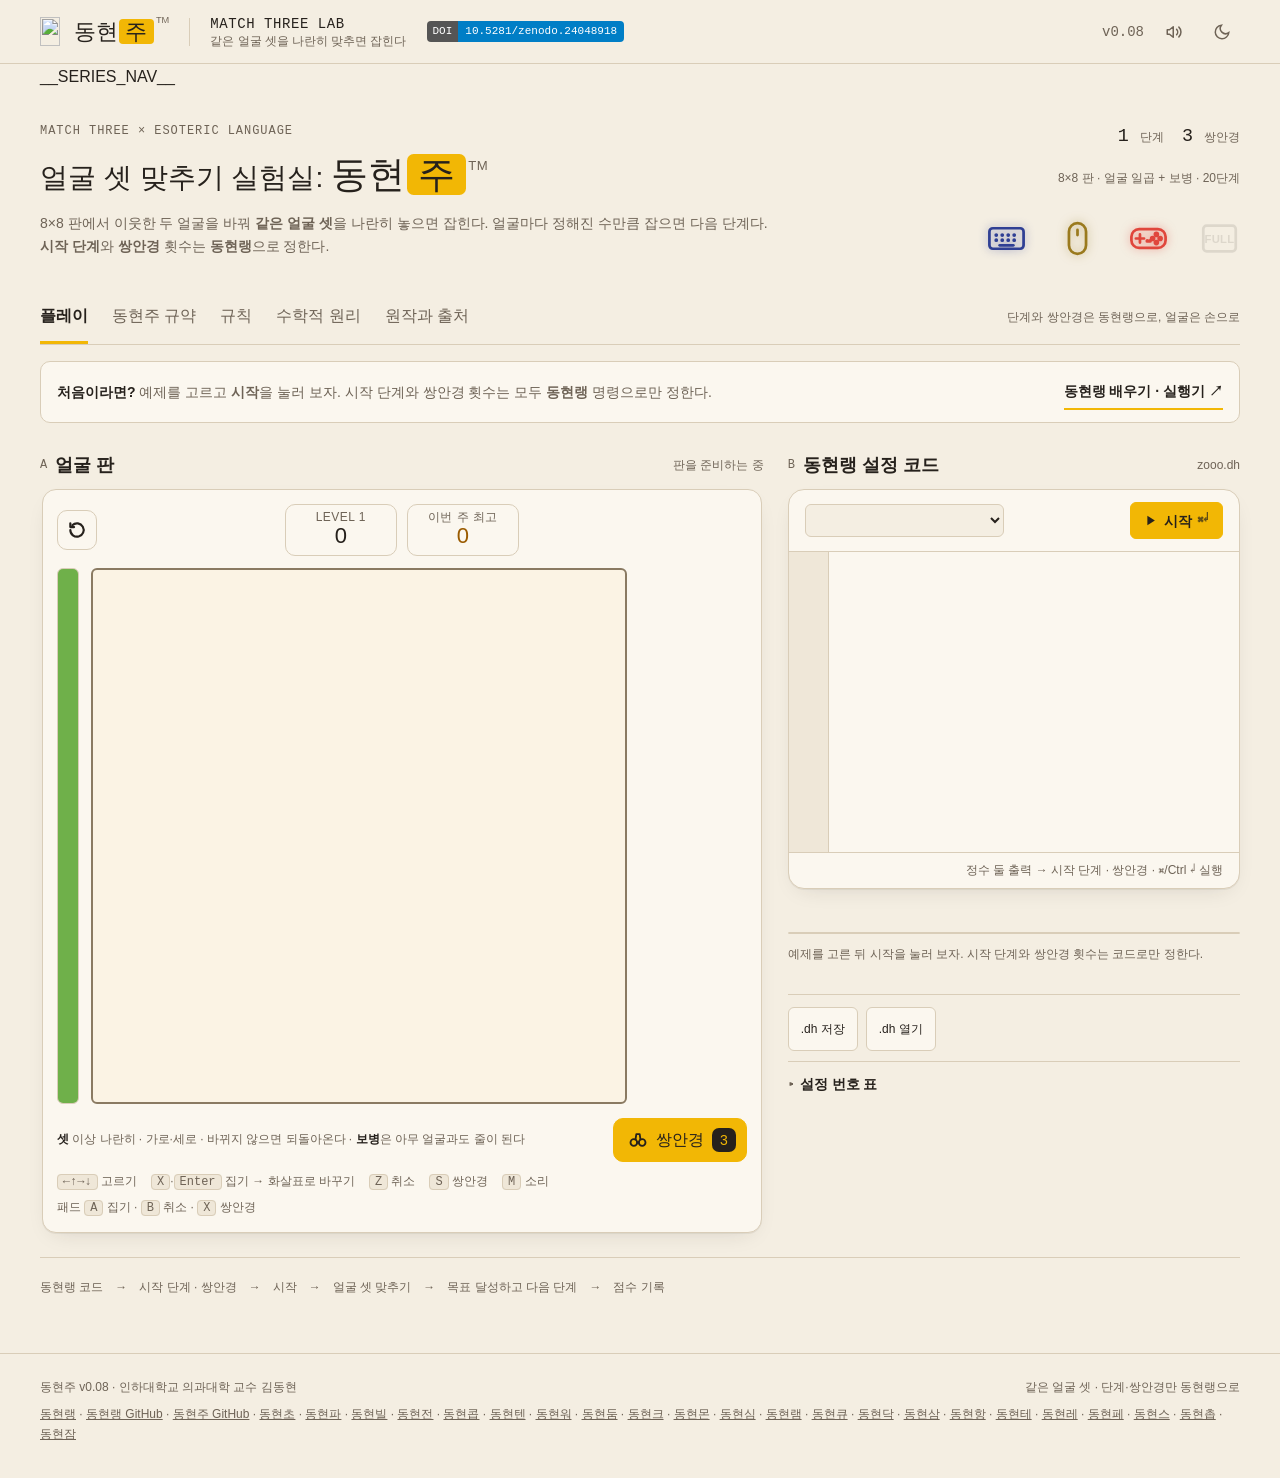
==== commit 5d4394ae: "시리즈 띠에 동현잠을 더함(스물네 사이트) 24칸은 짝수라 모두 같은 크기. 데스크톱 12열×2줄, 휴대폰 두 열. 바닥글 링크 끝에 동현잠을 더함. 판 번호·기존 태그·게임 규칙" ====
--- a/src/index.html
+++ b/src/index.html
@@ -174,7 +174,7 @@
     <aside class="maker-note"><span class="eyebrow">만든 사람</span><a class="sponsor-btn" href="https://github.com/sponsors/Raspberry-Kim" target="_blank" rel="noopener" aria-label="GitHub Sponsors로 동현랭 후원하기" title="GitHub Sponsors로 후원하기"><svg width="13" height="13" viewBox="0 0 16 16" fill="currentColor" aria-hidden="true"><path d="M7.655 14.916v-.001h-.002l-.006-.003-.018-.01a22.066 22.066 0 0 1-3.744-2.584C2.045 10.731 0 8.35 0 5.5 0 2.836 2.086 1 4.25 1 5.797 1 7.153 1.802 8 3.02 8.847 1.802 10.203 1 11.75 1 13.914 1 16 2.836 16 5.5c0 2.85-2.044 5.231-3.886 6.818a22.094 22.094 0 0 1-3.433 2.414 7.152 7.152 0 0 1-.31.17l-.018.01-.008.004a.75.75 0 0 1-.69 0Z"></path></svg>후원</a><p>인하대학교 의과대학 김동현 교수는 백신학·감염학을 연구한다. 명랑하고 따뜻한 개발을 지향한다.</p></aside>
   </section>
 </main>
-<footer><span>동현주 v0.08 · 인하대학교 의과대학 교수 김동현</span><span>같은 얼굴 셋 · 단계·쌍안경만 동현랭으로</span><span><a href="https://raspberry-kim.github.io/donghyun-lang/" target="_blank" rel="noopener">동현랭</a> · <a href="https://github.com/Raspberry-Kim/donghyun-lang" target="_blank" rel="noopener">동현랭 GitHub</a> · <a href="https://github.com/Raspberry-Kim/donghyun-lab11" target="_blank" rel="noopener">동현주 GitHub</a> · <a href="https://raspberry-kim.github.io/donghyun-lab1/" target="_blank" rel="noopener">동현초</a> · <a href="https://raspberry-kim.github.io/donghyun-lab2/" target="_blank" rel="noopener">동현파</a> · <a href="https://raspberry-kim.github.io/donghyun-lab3/" target="_blank" rel="noopener">동현빌</a> · <a href="https://raspberry-kim.github.io/donghyun-lab4/" target="_blank" rel="noopener">동현전</a> · <a href="https://raspberry-kim.github.io/donghyun-lab5/" target="_blank" rel="noopener">동현콥</a> · <a href="https://raspberry-kim.github.io/donghyun-lab6/" target="_blank" rel="noopener">동현텐</a> · <a href="https://raspberry-kim.github.io/donghyun-lab7/" target="_blank" rel="noopener">동현워</a> · <a href="https://raspberry-kim.github.io/donghyun-lab8/" target="_blank" rel="noopener">동현둠</a> · <a href="https://raspberry-kim.github.io/donghyun-lab9/" target="_blank" rel="noopener">동현크</a> · <a href="https://raspberry-kim.github.io/donghyun-lab10/" target="_blank" rel="noopener">동현몬</a> · <a href="https://raspberry-kim.github.io/donghyun-lab12/" target="_blank" rel="noopener">동현심</a> · <a href="https://raspberry-kim.github.io/donghyun-lab13/" target="_blank" rel="noopener">동현램</a> · <a href="https://raspberry-kim.github.io/donghyun-lab14/" target="_blank" rel="noopener">동현큐</a> · <a href="https://raspberry-kim.github.io/donghyun-lab15/" target="_blank" rel="noopener">동현닥</a> · <a href="https://raspberry-kim.github.io/donghyun-lab16/" target="_blank" rel="noopener">동현삼</a> · <a href="https://raspberry-kim.github.io/donghyun-lab17/" target="_blank" rel="noopener">동현항</a> · <a href="https://raspberry-kim.github.io/donghyun-lab18/" target="_blank" rel="noopener">동현테</a> · <a href="https://raspberry-kim.github.io/donghyun-lab19/" target="_blank" rel="noopener">동현레</a> · <a href="https://raspberry-kim.github.io/donghyun-lab20/" target="_blank" rel="noopener">동현페</a> · <a href="https://raspberry-kim.github.io/donghyun-lab21/" target="_blank" rel="noopener">동현스</a> · <a href="https://raspberry-kim.github.io/donghyun-lab22/" target="_blank" rel="noopener">동현촙</a></span></footer>
+<footer><span>동현주 v0.08 · 인하대학교 의과대학 교수 김동현</span><span>같은 얼굴 셋 · 단계·쌍안경만 동현랭으로</span><span><a href="https://raspberry-kim.github.io/donghyun-lang/" target="_blank" rel="noopener">동현랭</a> · <a href="https://github.com/Raspberry-Kim/donghyun-lang" target="_blank" rel="noopener">동현랭 GitHub</a> · <a href="https://github.com/Raspberry-Kim/donghyun-lab11" target="_blank" rel="noopener">동현주 GitHub</a> · <a href="https://raspberry-kim.github.io/donghyun-lab1/" target="_blank" rel="noopener">동현초</a> · <a href="https://raspberry-kim.github.io/donghyun-lab2/" target="_blank" rel="noopener">동현파</a> · <a href="https://raspberry-kim.github.io/donghyun-lab3/" target="_blank" rel="noopener">동현빌</a> · <a href="https://raspberry-kim.github.io/donghyun-lab4/" target="_blank" rel="noopener">동현전</a> · <a href="https://raspberry-kim.github.io/donghyun-lab5/" target="_blank" rel="noopener">동현콥</a> · <a href="https://raspberry-kim.github.io/donghyun-lab6/" target="_blank" rel="noopener">동현텐</a> · <a href="https://raspberry-kim.github.io/donghyun-lab7/" target="_blank" rel="noopener">동현워</a> · <a href="https://raspberry-kim.github.io/donghyun-lab8/" target="_blank" rel="noopener">동현둠</a> · <a href="https://raspberry-kim.github.io/donghyun-lab9/" target="_blank" rel="noopener">동현크</a> · <a href="https://raspberry-kim.github.io/donghyun-lab10/" target="_blank" rel="noopener">동현몬</a> · <a href="https://raspberry-kim.github.io/donghyun-lab12/" target="_blank" rel="noopener">동현심</a> · <a href="https://raspberry-kim.github.io/donghyun-lab13/" target="_blank" rel="noopener">동현램</a> · <a href="https://raspberry-kim.github.io/donghyun-lab14/" target="_blank" rel="noopener">동현큐</a> · <a href="https://raspberry-kim.github.io/donghyun-lab15/" target="_blank" rel="noopener">동현닥</a> · <a href="https://raspberry-kim.github.io/donghyun-lab16/" target="_blank" rel="noopener">동현삼</a> · <a href="https://raspberry-kim.github.io/donghyun-lab17/" target="_blank" rel="noopener">동현항</a> · <a href="https://raspberry-kim.github.io/donghyun-lab18/" target="_blank" rel="noopener">동현테</a> · <a href="https://raspberry-kim.github.io/donghyun-lab19/" target="_blank" rel="noopener">동현레</a> · <a href="https://raspberry-kim.github.io/donghyun-lab20/" target="_blank" rel="noopener">동현페</a> · <a href="https://raspberry-kim.github.io/donghyun-lab21/" target="_blank" rel="noopener">동현스</a> · <a href="https://raspberry-kim.github.io/donghyun-lab22/" target="_blank" rel="noopener">동현촙</a> · <a href="https://raspberry-kim.github.io/donghyun-lab23/" target="_blank" rel="noopener">동현잠</a></span></footer>
 <script src="./engine.js"></script>
 <script src="./sfx.js"></script>
 <script src="./app.js"></script>
--- a/src/style.css
+++ b/src/style.css
@@ -314,6 +314,15 @@
  .series-strip .series-links:has(.series-item:nth-child(23):last-child) .series-item[data-series="lang"]{grid-column:span 2;grid-row:auto}
 }
 
+/* SERIES-24: 24칸(동현랭 + 23실험실)은 짝수라 모두 같은 크기. 데스크톱 12열×2줄, 휴대폰 두 열. */
+@media(min-width:781px){
+ .series-strip .series-links:has(.series-item:nth-child(24):last-child){grid-template-columns:repeat(12,minmax(0,1fr));grid-template-rows:repeat(2,1fr);grid-auto-flow:row;min-width:0}
+ .series-strip .series-links:has(.series-item:nth-child(24):last-child) .series-note{white-space:normal}
+}
+@media(max-width:780px){
+ .series-strip .series-links:has(.series-item:nth-child(24):last-child){grid-template-columns:repeat(2,minmax(0,1fr));grid-template-rows:none}
+}
+
 /* 수학적 원리 */
 .math-grid{display:grid;grid-template-columns:repeat(2,minmax(0,1fr));gap:4px 40px;margin-top:8px}
 .math-grid article{min-width:0;border-top:1px solid var(--line);padding:2px 0 14px}
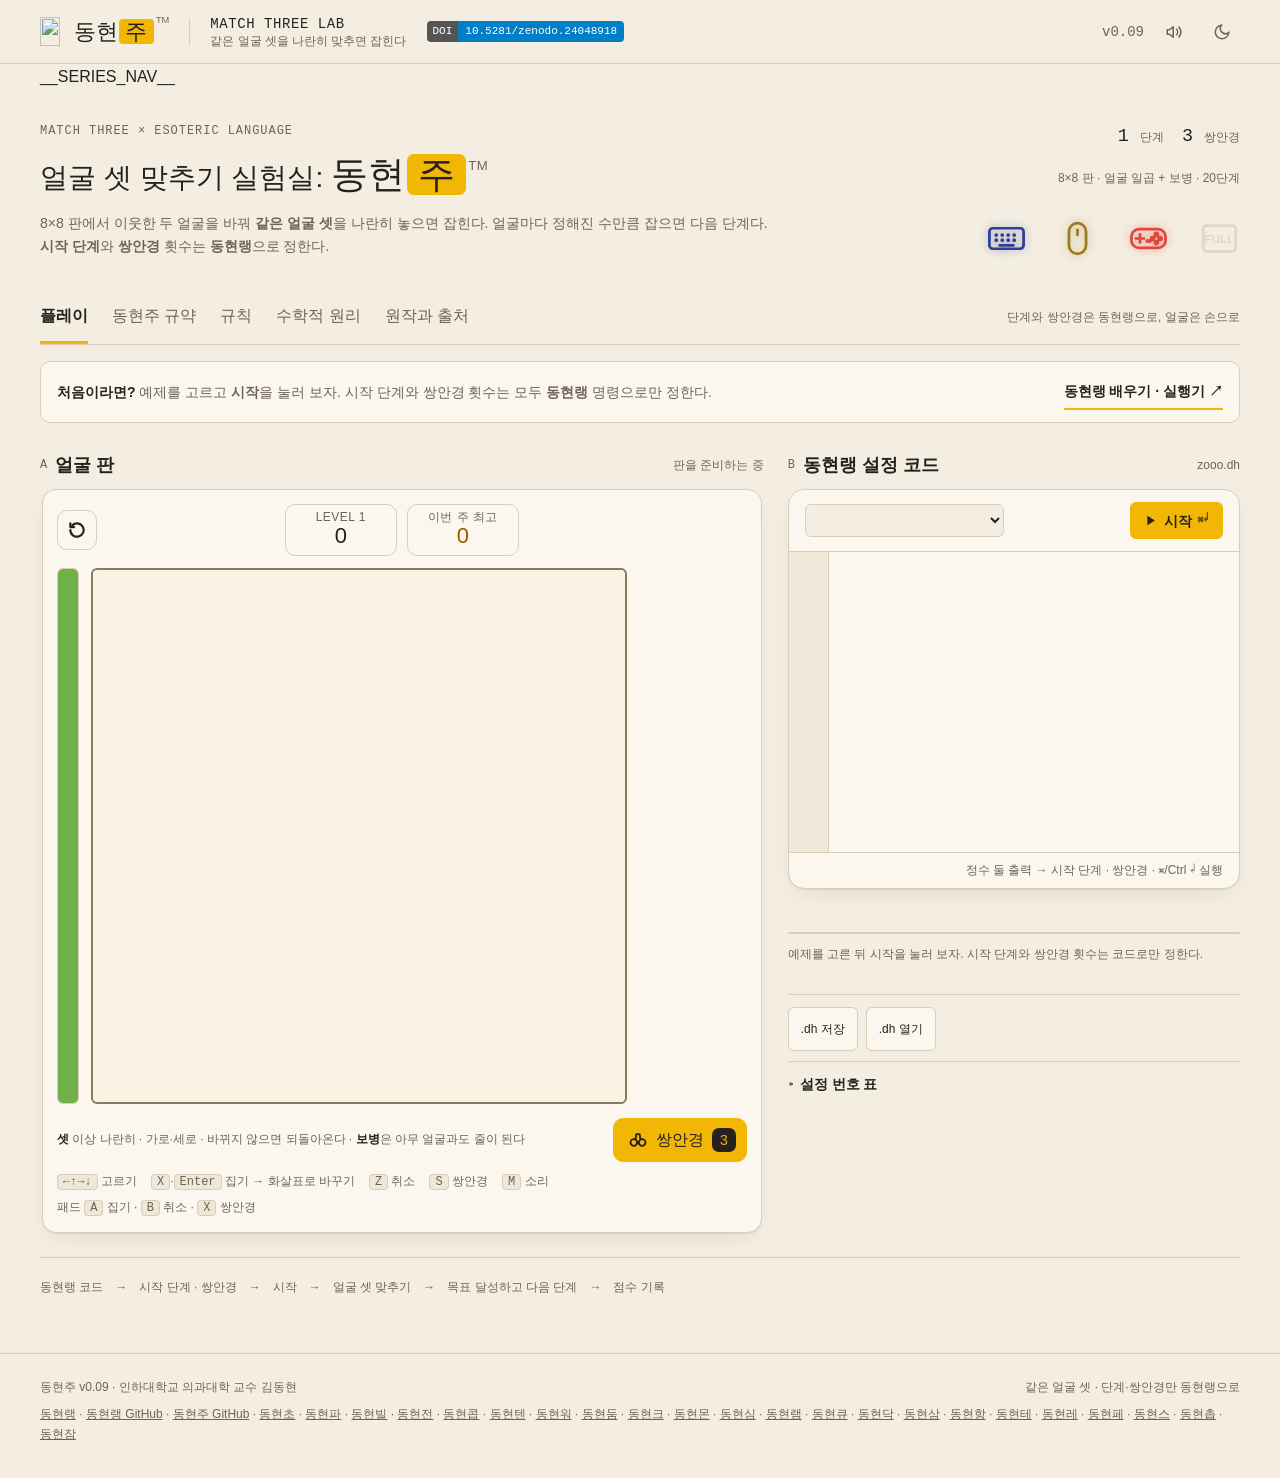
==== commit 65a1b82f: "v0.09: README의 시리즈 순서 표기 고침 Co-authored-by: Perplexity <noreply@perplexity.ai>" ====
--- a/src/index.html
+++ b/src/index.html
@@ -13,7 +13,7 @@
 <header class="header">
   <a class="brand" href="#" aria-label="동현주 첫 화면으로"><span class="brand-main"><img class="brand-icon" src="__BRAND_ICON__" alt="" width="96" height="96">동현<span>주</span><sup>TM</sup></span><i class="brand-divider"></i><span class="brand-sub">MATCH THREE LAB<small>같은 얼굴 셋을 나란히 맞추면 잡힌다</small></span></a>
   <a class="doi-badge" href="https://doi.org/10.5281/zenodo.24048918" target="_blank" rel="noopener" aria-label="동현주 Zenodo DOI 10.5281/zenodo.24048918" title="Zenodo DOI (모든 버전)"><b>DOI</b><span>10.5281/zenodo.24048918</span></a>
-  <div class="edition">v0.08<button id="sound" class="icon-btn" aria-label="효과음 켜기·끄기" title="효과음 (M)" aria-pressed="true"><svg width="18" height="18" viewBox="0 0 24 24" fill="none" stroke="currentColor" stroke-width="2" stroke-linecap="round" stroke-linejoin="round" aria-hidden="true" focusable="false"><path d="M11 5 6 9H3v6h3l5 4z"/><path class="snd-on" d="M15.5 8.5a5 5 0 0 1 0 7M18.5 5.5a9 9 0 0 1 0 13"/><path class="snd-off" d="m16 9 6 6m0-6-6 6"/></svg></button><button id="theme" class="icon-btn" aria-label="밝은 화면과 어두운 화면 전환" title="화면 전환" aria-pressed="false"><svg width="18" height="18" viewBox="0 0 24 24" fill="none" stroke="currentColor" stroke-width="2" stroke-linecap="round" aria-hidden="true" focusable="false"><path d="M21 12.8A9 9 0 1 1 11.2 3a7 7 0 0 0 9.8 9.8z"/></svg></button></div>
+  <div class="edition">v0.09<button id="sound" class="icon-btn" aria-label="효과음 켜기·끄기" title="효과음 (M)" aria-pressed="true"><svg width="18" height="18" viewBox="0 0 24 24" fill="none" stroke="currentColor" stroke-width="2" stroke-linecap="round" stroke-linejoin="round" aria-hidden="true" focusable="false"><path d="M11 5 6 9H3v6h3l5 4z"/><path class="snd-on" d="M15.5 8.5a5 5 0 0 1 0 7M18.5 5.5a9 9 0 0 1 0 13"/><path class="snd-off" d="m16 9 6 6m0-6-6 6"/></svg></button><button id="theme" class="icon-btn" aria-label="밝은 화면과 어두운 화면 전환" title="화면 전환" aria-pressed="false"><svg width="18" height="18" viewBox="0 0 24 24" fill="none" stroke="currentColor" stroke-width="2" stroke-linecap="round" aria-hidden="true" focusable="false"><path d="M21 12.8A9 9 0 1 1 11.2 3a7 7 0 0 0 9.8 9.8z"/></svg></button></div>
 </header>
 <main>
 __SERIES_NAV__
@@ -149,7 +149,7 @@
     </div>
   </section>
 
-  <!-- 수학적 원리 --><section id="tab-math" class="tab-panel document" hidden><div class="doc-heading"><div class="eyebrow">MATHEMATICAL PRINCIPLES · v0.08</div><h2>수학적 원리.<br>숫자로 읽는 얼굴 맞추기.</h2><p>동현주는 8×8 판에 얼굴 7종이 놓인 퍼즐이다. 시간 막대는 미분방정식처럼 줄고, 점수는 묶음 크기와 연쇄로 커진다. 아래 식은 지금 엔진 코드(<code>src/engine.js</code>)에 들어 있는 그대로다. <math><mi>L</mi></math>은 단계(1–20)다.</p></div><div class="math-grid"><article><h3><span class="math-num">1</span>단계마다 늘어나는 목표량</h3><p>얼굴마다 잡아야 할 수는 1–3단계에서 3이고, 그 뒤 한 단계에 하나씩 늘어 12에서 멈춘다.</p><div class="eq"><span class="eq-run"><math display="block"><mrow><mi>q</mi><mo form="prefix" stretchy="false">(</mo><mi>L</mi><mo form="postfix" stretchy="false">)</mo></mrow></math><math display="block"><mrow><mo form="infix">=</mo><mrow><mi>min</mi><mo>⁡</mo></mrow><mo fence="false" symmetric="true" minsize="1.2em" maxsize="1.2em">(</mo><mn>3</mn><mo>+</mo><mrow><mi>max</mi><mo>⁡</mo></mrow><mo form="prefix" stretchy="false">(</mo><mn>0</mn><mo separator="true">,</mo><mtext> </mtext><mi>L</mi><mo>−</mo><mn>3</mn><mo form="postfix" stretchy="false">)</mo><mo separator="true">,</mo><mtext> </mtext><mn>12</mn><mo fence="false" symmetric="true" minsize="1.2em" maxsize="1.2em">)</mo></mrow></math></span></div><p>얼굴이 7종이므로 한 단계에서 잡아야 할 얼굴은 모두 <math><mrow><mn>7</mn><mspace width="0.1667em"></mspace><mi>q</mi><mo form="prefix" stretchy="false">(</mo><mi>L</mi><mo form="postfix" stretchy="false">)</mo></mrow></math>이다. 1단계는 21, 12단계부터는 84다.</p></article><article><h3><span class="math-num">2</span>줄어드는 시간 막대</h3><p>시간 막대 <math><mrow><mi>τ</mi><mo>∈</mo></mrow><mrow><mo form="prefix" stretchy="false">[</mo><mn>0,1</mn><mo form="postfix" stretchy="false">]</mo></mrow></math>는 가득 찬 상태에서 <math><mrow><mi>B</mi><mo form="prefix" stretchy="false">(</mo><mi>L</mi><mo form="postfix" stretchy="false">)</mo></mrow></math>초 만에 빈다. 단계가 오를수록 <math><mi>B</mi></math>가 1.1초씩 짧아지고 12초 밑으로는 내려가지 않는다.</p><div class="eq big"><span class="eq-run"><math display="block"><mfrac><mrow><mi>d</mi><mi>τ</mi></mrow><mrow><mi>d</mi><mi>t</mi></mrow></mfrac></math><math display="block"><mrow><mo form="infix">=</mo><mo form="prefix" stretchy="false">−</mo><mfrac><mn>1</mn><mrow><mi>B</mi><mo form="prefix" stretchy="false">(</mo><mi>L</mi><mo form="postfix" stretchy="false" lspace="0em" rspace="0em">)</mo></mrow></mfrac><mo separator="true">,</mo></mrow></math></span><span class="eq-run"><math display="block"><mrow><mi>B</mi><mo form="prefix" stretchy="false">(</mo><mi>L</mi><mo form="postfix" stretchy="false">)</mo></mrow></math><math display="block"><mrow><mo form="infix">=</mo><mrow><mi>max</mi><mo>⁡</mo></mrow><mo fence="false" symmetric="true" minsize="1.2em" maxsize="1.2em">(</mo><mn>12</mn><mo separator="true">,</mo><mtext> </mtext><mn>32</mn><mo>−</mo><mn>1.1</mn><mspace width="0.1667em"></mspace><mo form="prefix" stretchy="false">(</mo><mi>L</mi><mo>−</mo><mn>1</mn><mo form="postfix" stretchy="false">)</mo><mo fence="false" symmetric="true" minsize="1.2em" maxsize="1.2em">)</mo></mrow></math></span></div><p>묶음을 지우면 막대가 채워진다. 셋이면 0.08, 넷이면 0.14, 다섯 이상이면 0.22이고 와일드가 끼면 0.2를 더 받는다(최대 1).</p></article><article><h3><span class="math-num">3</span>버티려면 얼마나 빨리</h3><p>셋 묶음만 지운다면, 막대가 줄어드는 속도와 채우는 속도가 같아지는 간격 <math><mrow><mpadded lspace="0"><mi mathvariant="normal">Δ</mi></mpadded><msup><mi>t</mi><mo class="tml-med-pad">∗</mo></msup></mrow></math>보다 빨리 지워야 한다.</p><div class="eq"><span class="eq-run"><math display="block"><mfrac><mrow><mpadded lspace="0"><mi mathvariant="normal">Δ</mi></mpadded><msup><mi>t</mi><mo class="tml-med-pad">∗</mo></msup></mrow><mrow><mi>B</mi><mo form="prefix" stretchy="false">(</mo><mi>L</mi><mo form="postfix" stretchy="false" lspace="0em" rspace="0em">)</mo></mrow></mfrac></math><math display="block"><mrow><mo form="infix">=</mo><mn>0.08</mn></mrow></math><math display="block"><mrow><mo stretchy="false">⇒</mo><mtext> </mtext><mpadded lspace="0"><mi mathvariant="normal">Δ</mi></mpadded><msup><mi>t</mi><mo class="tml-med-pad">∗</mo></msup></mrow></math><math display="block"><mrow><mo form="infix">=</mo><mn>0.08</mn><mspace width="0.1667em"></mspace><mi>B</mi><mo form="prefix" stretchy="false">(</mo><mi>L</mi><mo form="postfix" stretchy="false">)</mo></mrow></math></span></div><p>1단계에서는 2.56초에 한 번, 20단계(<math><mrow><mi>B</mi><mo>=</mo></mrow><mrow><mn>12</mn></mrow></math>)에서는 0.96초에 한 번이다. 다섯 묶음 하나는 셋 묶음 2.75개만큼 시간을 번다.</p></article><article><h3><span class="math-num">4</span>묶음 점수와 연쇄</h3><p><math><mi>n</mi></math>개짜리 묶음의 기본 점수는 넷째부터 하나에 20점씩 더 붙는다. 셋 30, 넷 60, 다섯 90이다.</p><div class="eq"><span class="eq-run"><math display="block"><mrow><mi>b</mi><mo form="prefix" stretchy="false">(</mo><mi>n</mi><mo form="postfix" stretchy="false">)</mo></mrow></math><math display="block"><mrow><mo form="infix">=</mo><mn>10</mn><mi>n</mi></mrow></math><math display="block"><mrow><mo form="infix">+</mo><mn>20</mn><mspace width="0.1667em"></mspace><mo form="prefix" stretchy="false">(</mo><mi>n</mi><mo>−</mo><mn>3</mn><msup><mo form="postfix" stretchy="false">)</mo><mo lspace="0em" rspace="0em">+</mo></msup></mrow></math></span></div><p>떨어진 얼굴이 다시 맞으면 연쇄가 된다. <math><mi>k</mi></math>번째 연쇄는 <math><mi>k</mi></math>배(최대 8배, <math><mi>m</mi></math>), 단계 <math><mi>L</mi></math>마다 10%(<math><mi>λ</mi></math>), 와일드가 끼면 두 배(<math><mi>w</mi></math>)다.</p><div class="eq big"><span class="eq-run"><math display="block"><mtext>점수</mtext></math><math display="block"><mrow><mo form="infix">=</mo><mi>round</mi><mo>⁡</mo><mspace width="0.1667em"></mspace><mrow style="margin-left:-0.1667em;"></mrow><mo fence="false" symmetric="true" minsize="1.2em" maxsize="1.2em">(</mo><mi>b</mi><mo form="prefix" stretchy="false">(</mo><mi>n</mi><mo form="postfix" stretchy="false">)</mo><mo>⋅</mo><mi>m</mi><mo>⋅</mo><mi>λ</mi><mo>⋅</mo><mi>w</mi><mo fence="false" symmetric="true" minsize="1.2em" maxsize="1.2em">)</mo></mrow></math></span><span class="eq-run"><math display="block"><mi>m</mi></math><math display="block"><mrow><mo form="infix">=</mo><mrow><mi>min</mi><mo>⁡</mo></mrow><mo form="prefix" stretchy="false">(</mo><mi>k</mi><mo separator="true">,</mo><mn>8</mn><mo form="postfix" stretchy="false">)</mo><mo separator="true">,</mo></mrow></math></span><span class="eq-run"><math display="block"><mi>λ</mi></math><math display="block"><mrow><mo form="infix">=</mo><mn>1</mn></mrow></math><math display="block"><mrow><mo form="infix">+</mo><mn>0.1</mn><mo form="prefix" stretchy="false">(</mo><mi>L</mi><mo>−</mo><mn>1</mn><mo form="postfix" stretchy="false">)</mo><mo separator="true">,</mo></mrow></math></span><math display="block"><mrow><mi>w</mi><mo>∈</mo><mo form="prefix" stretchy="false">{</mo><mn>1,2</mn><mo form="postfix" stretchy="false">}</mo></mrow></math></div></article><article><h3><span class="math-num">5</span>드물게 나오는 얼굴</h3><p>새로 떨어지는 칸마다 3단계부터 확률 1/36로 와일드가, 2단계부터 확률 1/45로 반짝 얼굴이 나온다. 반짝 얼굴은 판에 하나만 있을 수 있다.</p><div class="eq"><span class="eq-run"><math display="block"><mrow><mi>P</mi><mo form="prefix" stretchy="false">(</mo><mtext>와일드</mtext><mo form="postfix" stretchy="false">)</mo></mrow></math><math display="block"><mrow><mo form="infix">=</mo><mfrac><mn>1</mn><mn>36</mn></mfrac><mo separator="true">,</mo></mrow></math></span><span class="eq-run"><math display="block"><mrow><mi>𝔼</mi><mo form="prefix" stretchy="false">[</mo><mtext>와일드까지 새 칸 수</mtext><mo form="postfix" stretchy="false">]</mo></mrow></math><math display="block"><mrow><mo form="infix">=</mo><mn>36</mn></mrow></math></span></div><p>반짝 얼굴을 누르면 <math><mrow><mi>round</mi><mo>⁡</mo></mrow><mrow><mo form="prefix" stretchy="false">(</mo><mn>20</mn><mspace width="0.1667em"></mspace><mi>n</mi><mspace width="0.1667em"></mspace><mo form="prefix" stretchy="false">(</mo><mn>1</mn><mo>+</mo><mn>0.1</mn><mo form="prefix" stretchy="false">(</mo><mi>L</mi><mo>−</mo><mn>1</mn><mo form="postfix" stretchy="false">)</mo><mo form="postfix" stretchy="false">)</mo><mo form="postfix" stretchy="false">)</mo></mrow></math>점을 받는다. 얼굴은 초당 13칸 빠르기로 떨어진다.</p></article><article><h3><span class="math-num">6</span>단계 마치기와 쌍안경</h3><p>목표량을 모두 채우면 단계 보너스를 받는다. 남은 시간이 많을수록 크다.</p><div class="eq"><span class="eq-run"><math display="block"><mtext>보너스</mtext></math><math display="block"><mrow><mo form="infix">=</mo><mn>500</mn><mi>L</mi></mrow></math><math display="block"><mrow><mo form="infix">+</mo><mi>round</mi><mo>⁡</mo><mo form="prefix" stretchy="false">(</mo><mn>1000</mn><mspace width="0.1667em"></mspace><mi>τ</mi><mo form="postfix" stretchy="false">)</mo></mrow></math></span></div><p>점수가 5000점을 넘을 때마다 힌트(쌍안경)가 하나씩 늘고, 9개까지 모인다. 시작판은 처음부터 셋이 이어진 곳이 없도록 다시 뽑는다(최대 200번). 이어진 묶음은 같은 얼굴끼리 상하좌우로 번지는 flood fill로 찾는다.</p></article></div><p class="math-foot">점수와 시간 배점은 동현주에서 정한 값이다. 원작의 보통 모드 흐름을 따랐고, 원작 내부 수치를 옮긴 것은 아니다.</p></section><!-- /수학적 원리 -->
+  <!-- 수학적 원리 --><section id="tab-math" class="tab-panel document" hidden><div class="doc-heading"><div class="eyebrow">MATHEMATICAL PRINCIPLES · v0.09</div><h2>수학적 원리.<br>숫자로 읽는 얼굴 맞추기.</h2><p>동현주는 8×8 판에 얼굴 7종이 놓인 퍼즐이다. 시간 막대는 미분방정식처럼 줄고, 점수는 묶음 크기와 연쇄로 커진다. 아래 식은 지금 엔진 코드(<code>src/engine.js</code>)에 들어 있는 그대로다. <math><mi>L</mi></math>은 단계(1–20)다.</p></div><div class="math-grid"><article><h3><span class="math-num">1</span>단계마다 늘어나는 목표량</h3><p>얼굴마다 잡아야 할 수는 1–3단계에서 3이고, 그 뒤 한 단계에 하나씩 늘어 12에서 멈춘다.</p><div class="eq"><span class="eq-run"><math display="block"><mrow><mi>q</mi><mo form="prefix" stretchy="false">(</mo><mi>L</mi><mo form="postfix" stretchy="false">)</mo></mrow></math><math display="block"><mrow><mo form="infix">=</mo><mrow><mi>min</mi><mo>⁡</mo></mrow><mo fence="false" symmetric="true" minsize="1.2em" maxsize="1.2em">(</mo><mn>3</mn><mo>+</mo><mrow><mi>max</mi><mo>⁡</mo></mrow><mo form="prefix" stretchy="false">(</mo><mn>0</mn><mo separator="true">,</mo><mtext> </mtext><mi>L</mi><mo>−</mo><mn>3</mn><mo form="postfix" stretchy="false">)</mo><mo separator="true">,</mo><mtext> </mtext><mn>12</mn><mo fence="false" symmetric="true" minsize="1.2em" maxsize="1.2em">)</mo></mrow></math></span></div><p>얼굴이 7종이므로 한 단계에서 잡아야 할 얼굴은 모두 <math><mrow><mn>7</mn><mspace width="0.1667em"></mspace><mi>q</mi><mo form="prefix" stretchy="false">(</mo><mi>L</mi><mo form="postfix" stretchy="false">)</mo></mrow></math>이다. 1단계는 21, 12단계부터는 84다.</p></article><article><h3><span class="math-num">2</span>줄어드는 시간 막대</h3><p>시간 막대 <math><mrow><mi>τ</mi><mo>∈</mo></mrow><mrow><mo form="prefix" stretchy="false">[</mo><mn>0,1</mn><mo form="postfix" stretchy="false">]</mo></mrow></math>는 가득 찬 상태에서 <math><mrow><mi>B</mi><mo form="prefix" stretchy="false">(</mo><mi>L</mi><mo form="postfix" stretchy="false">)</mo></mrow></math>초 만에 빈다. 단계가 오를수록 <math><mi>B</mi></math>가 1.1초씩 짧아지고 12초 밑으로는 내려가지 않는다.</p><div class="eq big"><span class="eq-run"><math display="block"><mfrac><mrow><mi>d</mi><mi>τ</mi></mrow><mrow><mi>d</mi><mi>t</mi></mrow></mfrac></math><math display="block"><mrow><mo form="infix">=</mo><mo form="prefix" stretchy="false">−</mo><mfrac><mn>1</mn><mrow><mi>B</mi><mo form="prefix" stretchy="false">(</mo><mi>L</mi><mo form="postfix" stretchy="false" lspace="0em" rspace="0em">)</mo></mrow></mfrac><mo separator="true">,</mo></mrow></math></span><span class="eq-run"><math display="block"><mrow><mi>B</mi><mo form="prefix" stretchy="false">(</mo><mi>L</mi><mo form="postfix" stretchy="false">)</mo></mrow></math><math display="block"><mrow><mo form="infix">=</mo><mrow><mi>max</mi><mo>⁡</mo></mrow><mo fence="false" symmetric="true" minsize="1.2em" maxsize="1.2em">(</mo><mn>12</mn><mo separator="true">,</mo><mtext> </mtext><mn>32</mn><mo>−</mo><mn>1.1</mn><mspace width="0.1667em"></mspace><mo form="prefix" stretchy="false">(</mo><mi>L</mi><mo>−</mo><mn>1</mn><mo form="postfix" stretchy="false">)</mo><mo fence="false" symmetric="true" minsize="1.2em" maxsize="1.2em">)</mo></mrow></math></span></div><p>묶음을 지우면 막대가 채워진다. 셋이면 0.08, 넷이면 0.14, 다섯 이상이면 0.22이고 와일드가 끼면 0.2를 더 받는다(최대 1).</p></article><article><h3><span class="math-num">3</span>버티려면 얼마나 빨리</h3><p>셋 묶음만 지운다면, 막대가 줄어드는 속도와 채우는 속도가 같아지는 간격 <math><mrow><mpadded lspace="0"><mi mathvariant="normal">Δ</mi></mpadded><msup><mi>t</mi><mo class="tml-med-pad">∗</mo></msup></mrow></math>보다 빨리 지워야 한다.</p><div class="eq"><span class="eq-run"><math display="block"><mfrac><mrow><mpadded lspace="0"><mi mathvariant="normal">Δ</mi></mpadded><msup><mi>t</mi><mo class="tml-med-pad">∗</mo></msup></mrow><mrow><mi>B</mi><mo form="prefix" stretchy="false">(</mo><mi>L</mi><mo form="postfix" stretchy="false" lspace="0em" rspace="0em">)</mo></mrow></mfrac></math><math display="block"><mrow><mo form="infix">=</mo><mn>0.08</mn></mrow></math><math display="block"><mrow><mo stretchy="false">⇒</mo><mtext> </mtext><mpadded lspace="0"><mi mathvariant="normal">Δ</mi></mpadded><msup><mi>t</mi><mo class="tml-med-pad">∗</mo></msup></mrow></math><math display="block"><mrow><mo form="infix">=</mo><mn>0.08</mn><mspace width="0.1667em"></mspace><mi>B</mi><mo form="prefix" stretchy="false">(</mo><mi>L</mi><mo form="postfix" stretchy="false">)</mo></mrow></math></span></div><p>1단계에서는 2.56초에 한 번, 20단계(<math><mrow><mi>B</mi><mo>=</mo></mrow><mrow><mn>12</mn></mrow></math>)에서는 0.96초에 한 번이다. 다섯 묶음 하나는 셋 묶음 2.75개만큼 시간을 번다.</p></article><article><h3><span class="math-num">4</span>묶음 점수와 연쇄</h3><p><math><mi>n</mi></math>개짜리 묶음의 기본 점수는 넷째부터 하나에 20점씩 더 붙는다. 셋 30, 넷 60, 다섯 90이다.</p><div class="eq"><span class="eq-run"><math display="block"><mrow><mi>b</mi><mo form="prefix" stretchy="false">(</mo><mi>n</mi><mo form="postfix" stretchy="false">)</mo></mrow></math><math display="block"><mrow><mo form="infix">=</mo><mn>10</mn><mi>n</mi></mrow></math><math display="block"><mrow><mo form="infix">+</mo><mn>20</mn><mspace width="0.1667em"></mspace><mo form="prefix" stretchy="false">(</mo><mi>n</mi><mo>−</mo><mn>3</mn><msup><mo form="postfix" stretchy="false">)</mo><mo lspace="0em" rspace="0em">+</mo></msup></mrow></math></span></div><p>떨어진 얼굴이 다시 맞으면 연쇄가 된다. <math><mi>k</mi></math>번째 연쇄는 <math><mi>k</mi></math>배(최대 8배, <math><mi>m</mi></math>), 단계 <math><mi>L</mi></math>마다 10%(<math><mi>λ</mi></math>), 와일드가 끼면 두 배(<math><mi>w</mi></math>)다.</p><div class="eq big"><span class="eq-run"><math display="block"><mtext>점수</mtext></math><math display="block"><mrow><mo form="infix">=</mo><mi>round</mi><mo>⁡</mo><mspace width="0.1667em"></mspace><mrow style="margin-left:-0.1667em;"></mrow><mo fence="false" symmetric="true" minsize="1.2em" maxsize="1.2em">(</mo><mi>b</mi><mo form="prefix" stretchy="false">(</mo><mi>n</mi><mo form="postfix" stretchy="false">)</mo><mo>⋅</mo><mi>m</mi><mo>⋅</mo><mi>λ</mi><mo>⋅</mo><mi>w</mi><mo fence="false" symmetric="true" minsize="1.2em" maxsize="1.2em">)</mo></mrow></math></span><span class="eq-run"><math display="block"><mi>m</mi></math><math display="block"><mrow><mo form="infix">=</mo><mrow><mi>min</mi><mo>⁡</mo></mrow><mo form="prefix" stretchy="false">(</mo><mi>k</mi><mo separator="true">,</mo><mn>8</mn><mo form="postfix" stretchy="false">)</mo><mo separator="true">,</mo></mrow></math></span><span class="eq-run"><math display="block"><mi>λ</mi></math><math display="block"><mrow><mo form="infix">=</mo><mn>1</mn></mrow></math><math display="block"><mrow><mo form="infix">+</mo><mn>0.1</mn><mo form="prefix" stretchy="false">(</mo><mi>L</mi><mo>−</mo><mn>1</mn><mo form="postfix" stretchy="false">)</mo><mo separator="true">,</mo></mrow></math></span><math display="block"><mrow><mi>w</mi><mo>∈</mo><mo form="prefix" stretchy="false">{</mo><mn>1,2</mn><mo form="postfix" stretchy="false">}</mo></mrow></math></div></article><article><h3><span class="math-num">5</span>드물게 나오는 얼굴</h3><p>새로 떨어지는 칸마다 3단계부터 확률 1/36로 와일드가, 2단계부터 확률 1/45로 반짝 얼굴이 나온다. 반짝 얼굴은 판에 하나만 있을 수 있다.</p><div class="eq"><span class="eq-run"><math display="block"><mrow><mi>P</mi><mo form="prefix" stretchy="false">(</mo><mtext>와일드</mtext><mo form="postfix" stretchy="false">)</mo></mrow></math><math display="block"><mrow><mo form="infix">=</mo><mfrac><mn>1</mn><mn>36</mn></mfrac><mo separator="true">,</mo></mrow></math></span><span class="eq-run"><math display="block"><mrow><mi>𝔼</mi><mo form="prefix" stretchy="false">[</mo><mtext>와일드까지 새 칸 수</mtext><mo form="postfix" stretchy="false">]</mo></mrow></math><math display="block"><mrow><mo form="infix">=</mo><mn>36</mn></mrow></math></span></div><p>반짝 얼굴을 누르면 <math><mrow><mi>round</mi><mo>⁡</mo></mrow><mrow><mo form="prefix" stretchy="false">(</mo><mn>20</mn><mspace width="0.1667em"></mspace><mi>n</mi><mspace width="0.1667em"></mspace><mo form="prefix" stretchy="false">(</mo><mn>1</mn><mo>+</mo><mn>0.1</mn><mo form="prefix" stretchy="false">(</mo><mi>L</mi><mo>−</mo><mn>1</mn><mo form="postfix" stretchy="false">)</mo><mo form="postfix" stretchy="false">)</mo><mo form="postfix" stretchy="false">)</mo></mrow></math>점을 받는다. 얼굴은 초당 13칸 빠르기로 떨어진다.</p></article><article><h3><span class="math-num">6</span>단계 마치기와 쌍안경</h3><p>목표량을 모두 채우면 단계 보너스를 받는다. 남은 시간이 많을수록 크다.</p><div class="eq"><span class="eq-run"><math display="block"><mtext>보너스</mtext></math><math display="block"><mrow><mo form="infix">=</mo><mn>500</mn><mi>L</mi></mrow></math><math display="block"><mrow><mo form="infix">+</mo><mi>round</mi><mo>⁡</mo><mo form="prefix" stretchy="false">(</mo><mn>1000</mn><mspace width="0.1667em"></mspace><mi>τ</mi><mo form="postfix" stretchy="false">)</mo></mrow></math></span></div><p>점수가 5000점을 넘을 때마다 힌트(쌍안경)가 하나씩 늘고, 9개까지 모인다. 시작판은 처음부터 셋이 이어진 곳이 없도록 다시 뽑는다(최대 200번). 이어진 묶음은 같은 얼굴끼리 상하좌우로 번지는 flood fill로 찾는다.</p></article></div><p class="math-foot">점수와 시간 배점은 동현주에서 정한 값이다. 원작의 보통 모드 흐름을 따랐고, 원작 내부 수치를 옮긴 것은 아니다.</p></section><!-- /수학적 원리 -->
   <section class="tab-panel document" id="tab-about" hidden>
     <div class="doc-heading"><div class="eyebrow">ORIGINAL & CREDITS</div><h2>원작과 출처</h2></div>
     <div class="doc-columns">
@@ -174,7 +174,7 @@
     <aside class="maker-note"><span class="eyebrow">만든 사람</span><a class="sponsor-btn" href="https://github.com/sponsors/Raspberry-Kim" target="_blank" rel="noopener" aria-label="GitHub Sponsors로 동현랭 후원하기" title="GitHub Sponsors로 후원하기"><svg width="13" height="13" viewBox="0 0 16 16" fill="currentColor" aria-hidden="true"><path d="M7.655 14.916v-.001h-.002l-.006-.003-.018-.01a22.066 22.066 0 0 1-3.744-2.584C2.045 10.731 0 8.35 0 5.5 0 2.836 2.086 1 4.25 1 5.797 1 7.153 1.802 8 3.02 8.847 1.802 10.203 1 11.75 1 13.914 1 16 2.836 16 5.5c0 2.85-2.044 5.231-3.886 6.818a22.094 22.094 0 0 1-3.433 2.414 7.152 7.152 0 0 1-.31.17l-.018.01-.008.004a.75.75 0 0 1-.69 0Z"></path></svg>후원</a><p>인하대학교 의과대학 김동현 교수는 백신학·감염학을 연구한다. 명랑하고 따뜻한 개발을 지향한다.</p></aside>
   </section>
 </main>
-<footer><span>동현주 v0.08 · 인하대학교 의과대학 교수 김동현</span><span>같은 얼굴 셋 · 단계·쌍안경만 동현랭으로</span><span><a href="https://raspberry-kim.github.io/donghyun-lang/" target="_blank" rel="noopener">동현랭</a> · <a href="https://github.com/Raspberry-Kim/donghyun-lang" target="_blank" rel="noopener">동현랭 GitHub</a> · <a href="https://github.com/Raspberry-Kim/donghyun-lab11" target="_blank" rel="noopener">동현주 GitHub</a> · <a href="https://raspberry-kim.github.io/donghyun-lab1/" target="_blank" rel="noopener">동현초</a> · <a href="https://raspberry-kim.github.io/donghyun-lab2/" target="_blank" rel="noopener">동현파</a> · <a href="https://raspberry-kim.github.io/donghyun-lab3/" target="_blank" rel="noopener">동현빌</a> · <a href="https://raspberry-kim.github.io/donghyun-lab4/" target="_blank" rel="noopener">동현전</a> · <a href="https://raspberry-kim.github.io/donghyun-lab5/" target="_blank" rel="noopener">동현콥</a> · <a href="https://raspberry-kim.github.io/donghyun-lab6/" target="_blank" rel="noopener">동현텐</a> · <a href="https://raspberry-kim.github.io/donghyun-lab7/" target="_blank" rel="noopener">동현워</a> · <a href="https://raspberry-kim.github.io/donghyun-lab8/" target="_blank" rel="noopener">동현둠</a> · <a href="https://raspberry-kim.github.io/donghyun-lab9/" target="_blank" rel="noopener">동현크</a> · <a href="https://raspberry-kim.github.io/donghyun-lab10/" target="_blank" rel="noopener">동현몬</a> · <a href="https://raspberry-kim.github.io/donghyun-lab12/" target="_blank" rel="noopener">동현심</a> · <a href="https://raspberry-kim.github.io/donghyun-lab13/" target="_blank" rel="noopener">동현램</a> · <a href="https://raspberry-kim.github.io/donghyun-lab14/" target="_blank" rel="noopener">동현큐</a> · <a href="https://raspberry-kim.github.io/donghyun-lab15/" target="_blank" rel="noopener">동현닥</a> · <a href="https://raspberry-kim.github.io/donghyun-lab16/" target="_blank" rel="noopener">동현삼</a> · <a href="https://raspberry-kim.github.io/donghyun-lab17/" target="_blank" rel="noopener">동현항</a> · <a href="https://raspberry-kim.github.io/donghyun-lab18/" target="_blank" rel="noopener">동현테</a> · <a href="https://raspberry-kim.github.io/donghyun-lab19/" target="_blank" rel="noopener">동현레</a> · <a href="https://raspberry-kim.github.io/donghyun-lab20/" target="_blank" rel="noopener">동현페</a> · <a href="https://raspberry-kim.github.io/donghyun-lab21/" target="_blank" rel="noopener">동현스</a> · <a href="https://raspberry-kim.github.io/donghyun-lab22/" target="_blank" rel="noopener">동현촙</a> · <a href="https://raspberry-kim.github.io/donghyun-lab23/" target="_blank" rel="noopener">동현잠</a></span></footer>
+<footer><span>동현주 v0.09 · 인하대학교 의과대학 교수 김동현</span><span>같은 얼굴 셋 · 단계·쌍안경만 동현랭으로</span><span><a href="https://raspberry-kim.github.io/donghyun-lang/" target="_blank" rel="noopener">동현랭</a> · <a href="https://github.com/Raspberry-Kim/donghyun-lang" target="_blank" rel="noopener">동현랭 GitHub</a> · <a href="https://github.com/Raspberry-Kim/donghyun-lab11" target="_blank" rel="noopener">동현주 GitHub</a> · <a href="https://raspberry-kim.github.io/donghyun-lab1/" target="_blank" rel="noopener">동현초</a> · <a href="https://raspberry-kim.github.io/donghyun-lab2/" target="_blank" rel="noopener">동현파</a> · <a href="https://raspberry-kim.github.io/donghyun-lab3/" target="_blank" rel="noopener">동현빌</a> · <a href="https://raspberry-kim.github.io/donghyun-lab4/" target="_blank" rel="noopener">동현전</a> · <a href="https://raspberry-kim.github.io/donghyun-lab5/" target="_blank" rel="noopener">동현콥</a> · <a href="https://raspberry-kim.github.io/donghyun-lab6/" target="_blank" rel="noopener">동현텐</a> · <a href="https://raspberry-kim.github.io/donghyun-lab7/" target="_blank" rel="noopener">동현워</a> · <a href="https://raspberry-kim.github.io/donghyun-lab8/" target="_blank" rel="noopener">동현둠</a> · <a href="https://raspberry-kim.github.io/donghyun-lab9/" target="_blank" rel="noopener">동현크</a> · <a href="https://raspberry-kim.github.io/donghyun-lab10/" target="_blank" rel="noopener">동현몬</a> · <a href="https://raspberry-kim.github.io/donghyun-lab12/" target="_blank" rel="noopener">동현심</a> · <a href="https://raspberry-kim.github.io/donghyun-lab13/" target="_blank" rel="noopener">동현램</a> · <a href="https://raspberry-kim.github.io/donghyun-lab14/" target="_blank" rel="noopener">동현큐</a> · <a href="https://raspberry-kim.github.io/donghyun-lab15/" target="_blank" rel="noopener">동현닥</a> · <a href="https://raspberry-kim.github.io/donghyun-lab16/" target="_blank" rel="noopener">동현삼</a> · <a href="https://raspberry-kim.github.io/donghyun-lab17/" target="_blank" rel="noopener">동현항</a> · <a href="https://raspberry-kim.github.io/donghyun-lab18/" target="_blank" rel="noopener">동현테</a> · <a href="https://raspberry-kim.github.io/donghyun-lab19/" target="_blank" rel="noopener">동현레</a> · <a href="https://raspberry-kim.github.io/donghyun-lab20/" target="_blank" rel="noopener">동현페</a> · <a href="https://raspberry-kim.github.io/donghyun-lab21/" target="_blank" rel="noopener">동현스</a> · <a href="https://raspberry-kim.github.io/donghyun-lab22/" target="_blank" rel="noopener">동현촙</a> · <a href="https://raspberry-kim.github.io/donghyun-lab23/" target="_blank" rel="noopener">동현잠</a></span></footer>
 <script src="./engine.js"></script>
 <script src="./sfx.js"></script>
 <script src="./app.js"></script>
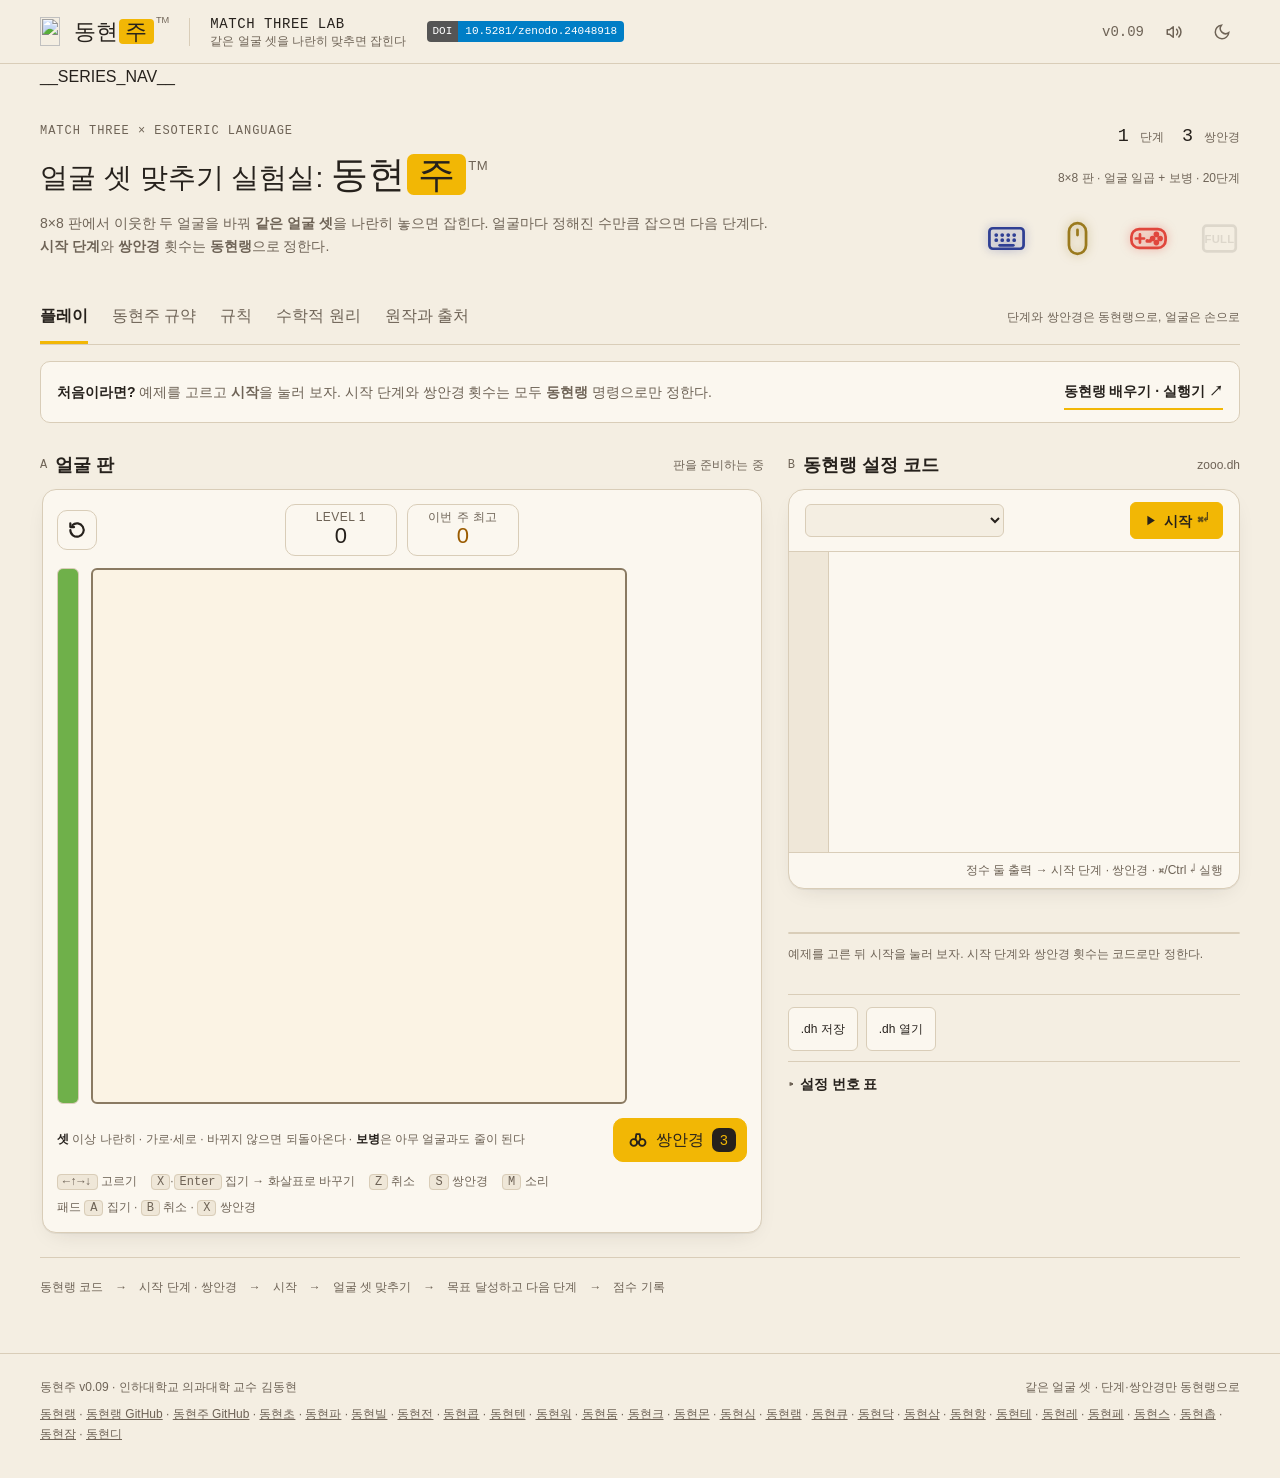
==== commit 36c56cdd: "시리즈 띠에 동현디를 더함(스물다섯 사이트) 25칸은 홀수라 데스크톱은 동현랭이 두 줄 높이, 실험실은 12열×2줄. 휴대폰은 두 열이고 동현랭이 두 칸. 바닥글 링크 끝에 동현디" ====
--- a/src/index.html
+++ b/src/index.html
@@ -174,7 +174,7 @@
     <aside class="maker-note"><span class="eyebrow">만든 사람</span><a class="sponsor-btn" href="https://github.com/sponsors/Raspberry-Kim" target="_blank" rel="noopener" aria-label="GitHub Sponsors로 동현랭 후원하기" title="GitHub Sponsors로 후원하기"><svg width="13" height="13" viewBox="0 0 16 16" fill="currentColor" aria-hidden="true"><path d="M7.655 14.916v-.001h-.002l-.006-.003-.018-.01a22.066 22.066 0 0 1-3.744-2.584C2.045 10.731 0 8.35 0 5.5 0 2.836 2.086 1 4.25 1 5.797 1 7.153 1.802 8 3.02 8.847 1.802 10.203 1 11.75 1 13.914 1 16 2.836 16 5.5c0 2.85-2.044 5.231-3.886 6.818a22.094 22.094 0 0 1-3.433 2.414 7.152 7.152 0 0 1-.31.17l-.018.01-.008.004a.75.75 0 0 1-.69 0Z"></path></svg>후원</a><p>인하대학교 의과대학 김동현 교수는 백신학·감염학을 연구한다. 명랑하고 따뜻한 개발을 지향한다.</p></aside>
   </section>
 </main>
-<footer><span>동현주 v0.09 · 인하대학교 의과대학 교수 김동현</span><span>같은 얼굴 셋 · 단계·쌍안경만 동현랭으로</span><span><a href="https://raspberry-kim.github.io/donghyun-lang/" target="_blank" rel="noopener">동현랭</a> · <a href="https://github.com/Raspberry-Kim/donghyun-lang" target="_blank" rel="noopener">동현랭 GitHub</a> · <a href="https://github.com/Raspberry-Kim/donghyun-lab11" target="_blank" rel="noopener">동현주 GitHub</a> · <a href="https://raspberry-kim.github.io/donghyun-lab1/" target="_blank" rel="noopener">동현초</a> · <a href="https://raspberry-kim.github.io/donghyun-lab2/" target="_blank" rel="noopener">동현파</a> · <a href="https://raspberry-kim.github.io/donghyun-lab3/" target="_blank" rel="noopener">동현빌</a> · <a href="https://raspberry-kim.github.io/donghyun-lab4/" target="_blank" rel="noopener">동현전</a> · <a href="https://raspberry-kim.github.io/donghyun-lab5/" target="_blank" rel="noopener">동현콥</a> · <a href="https://raspberry-kim.github.io/donghyun-lab6/" target="_blank" rel="noopener">동현텐</a> · <a href="https://raspberry-kim.github.io/donghyun-lab7/" target="_blank" rel="noopener">동현워</a> · <a href="https://raspberry-kim.github.io/donghyun-lab8/" target="_blank" rel="noopener">동현둠</a> · <a href="https://raspberry-kim.github.io/donghyun-lab9/" target="_blank" rel="noopener">동현크</a> · <a href="https://raspberry-kim.github.io/donghyun-lab10/" target="_blank" rel="noopener">동현몬</a> · <a href="https://raspberry-kim.github.io/donghyun-lab12/" target="_blank" rel="noopener">동현심</a> · <a href="https://raspberry-kim.github.io/donghyun-lab13/" target="_blank" rel="noopener">동현램</a> · <a href="https://raspberry-kim.github.io/donghyun-lab14/" target="_blank" rel="noopener">동현큐</a> · <a href="https://raspberry-kim.github.io/donghyun-lab15/" target="_blank" rel="noopener">동현닥</a> · <a href="https://raspberry-kim.github.io/donghyun-lab16/" target="_blank" rel="noopener">동현삼</a> · <a href="https://raspberry-kim.github.io/donghyun-lab17/" target="_blank" rel="noopener">동현항</a> · <a href="https://raspberry-kim.github.io/donghyun-lab18/" target="_blank" rel="noopener">동현테</a> · <a href="https://raspberry-kim.github.io/donghyun-lab19/" target="_blank" rel="noopener">동현레</a> · <a href="https://raspberry-kim.github.io/donghyun-lab20/" target="_blank" rel="noopener">동현페</a> · <a href="https://raspberry-kim.github.io/donghyun-lab21/" target="_blank" rel="noopener">동현스</a> · <a href="https://raspberry-kim.github.io/donghyun-lab22/" target="_blank" rel="noopener">동현촙</a> · <a href="https://raspberry-kim.github.io/donghyun-lab23/" target="_blank" rel="noopener">동현잠</a></span></footer>
+<footer><span>동현주 v0.09 · 인하대학교 의과대학 교수 김동현</span><span>같은 얼굴 셋 · 단계·쌍안경만 동현랭으로</span><span><a href="https://raspberry-kim.github.io/donghyun-lang/" target="_blank" rel="noopener">동현랭</a> · <a href="https://github.com/Raspberry-Kim/donghyun-lang" target="_blank" rel="noopener">동현랭 GitHub</a> · <a href="https://github.com/Raspberry-Kim/donghyun-lab11" target="_blank" rel="noopener">동현주 GitHub</a> · <a href="https://raspberry-kim.github.io/donghyun-lab1/" target="_blank" rel="noopener">동현초</a> · <a href="https://raspberry-kim.github.io/donghyun-lab2/" target="_blank" rel="noopener">동현파</a> · <a href="https://raspberry-kim.github.io/donghyun-lab3/" target="_blank" rel="noopener">동현빌</a> · <a href="https://raspberry-kim.github.io/donghyun-lab4/" target="_blank" rel="noopener">동현전</a> · <a href="https://raspberry-kim.github.io/donghyun-lab5/" target="_blank" rel="noopener">동현콥</a> · <a href="https://raspberry-kim.github.io/donghyun-lab6/" target="_blank" rel="noopener">동현텐</a> · <a href="https://raspberry-kim.github.io/donghyun-lab7/" target="_blank" rel="noopener">동현워</a> · <a href="https://raspberry-kim.github.io/donghyun-lab8/" target="_blank" rel="noopener">동현둠</a> · <a href="https://raspberry-kim.github.io/donghyun-lab9/" target="_blank" rel="noopener">동현크</a> · <a href="https://raspberry-kim.github.io/donghyun-lab10/" target="_blank" rel="noopener">동현몬</a> · <a href="https://raspberry-kim.github.io/donghyun-lab12/" target="_blank" rel="noopener">동현심</a> · <a href="https://raspberry-kim.github.io/donghyun-lab13/" target="_blank" rel="noopener">동현램</a> · <a href="https://raspberry-kim.github.io/donghyun-lab14/" target="_blank" rel="noopener">동현큐</a> · <a href="https://raspberry-kim.github.io/donghyun-lab15/" target="_blank" rel="noopener">동현닥</a> · <a href="https://raspberry-kim.github.io/donghyun-lab16/" target="_blank" rel="noopener">동현삼</a> · <a href="https://raspberry-kim.github.io/donghyun-lab17/" target="_blank" rel="noopener">동현항</a> · <a href="https://raspberry-kim.github.io/donghyun-lab18/" target="_blank" rel="noopener">동현테</a> · <a href="https://raspberry-kim.github.io/donghyun-lab19/" target="_blank" rel="noopener">동현레</a> · <a href="https://raspberry-kim.github.io/donghyun-lab20/" target="_blank" rel="noopener">동현페</a> · <a href="https://raspberry-kim.github.io/donghyun-lab21/" target="_blank" rel="noopener">동현스</a> · <a href="https://raspberry-kim.github.io/donghyun-lab22/" target="_blank" rel="noopener">동현촙</a> · <a href="https://raspberry-kim.github.io/donghyun-lab23/" target="_blank" rel="noopener">동현잠</a> · <a href="https://raspberry-kim.github.io/donghyun-lab24/" target="_blank" rel="noopener">동현디</a></span></footer>
 <script src="./engine.js"></script>
 <script src="./sfx.js"></script>
 <script src="./app.js"></script>
--- a/src/style.css
+++ b/src/style.css
@@ -323,6 +323,24 @@
  .series-strip .series-links:has(.series-item:nth-child(24):last-child){grid-template-columns:repeat(2,minmax(0,1fr));grid-template-rows:none}
 }
 
+/* SERIES-25: 데스크톱은 동현랭 두 줄 높이 + 24실험실 12열×2줄. 모바일은 기존 홀수 규칙. */
+@media(min-width:781px){
+ .series-strip .series-links:has(.series-item:nth-child(25):last-child){grid-template-columns:repeat(13,minmax(0,1fr));grid-template-rows:repeat(2,1fr);grid-auto-flow:row;min-width:0}
+ .series-strip .series-links:has(.series-item:nth-child(25):last-child) .series-item[data-series="lang"]{grid-column:auto;grid-row:span 2;align-items:center;text-align:center}
+ .series-strip .series-links:has(.series-item:nth-child(25):last-child) .series-item[data-series="lang"] .series-name{font-size:19px}
+ .series-strip .series-links:has(.series-item:nth-child(25):last-child) .series-note{white-space:normal;word-break:keep-all}
+}
+@media(min-width:781px) and (max-width:980px){
+ .series-strip .series-links:has(.series-item:nth-child(25):last-child) .series-item[data-series="lang"] .series-name{font-size:16px}
+}
+@media(min-width:781px) and (max-width:840px){
+ .series-strip .series-links:has(.series-item:nth-child(25):last-child) .series-name,.series-strip .series-links:has(.series-item:nth-child(25):last-child) .series-item[data-series="lang"] .series-name{font-size:14px}
+}
+@media(max-width:780px){
+ .series-strip .series-links:has(.series-item:nth-child(25):last-child){grid-template-columns:repeat(2,minmax(0,1fr));grid-template-rows:none}
+ .series-strip .series-links:has(.series-item:nth-child(25):last-child) .series-item[data-series="lang"]{grid-column:span 2;grid-row:auto}
+}
+
 /* 수학적 원리 */
 .math-grid{display:grid;grid-template-columns:repeat(2,minmax(0,1fr));gap:4px 40px;margin-top:8px}
 .math-grid article{min-width:0;border-top:1px solid var(--line);padding:2px 0 14px}
